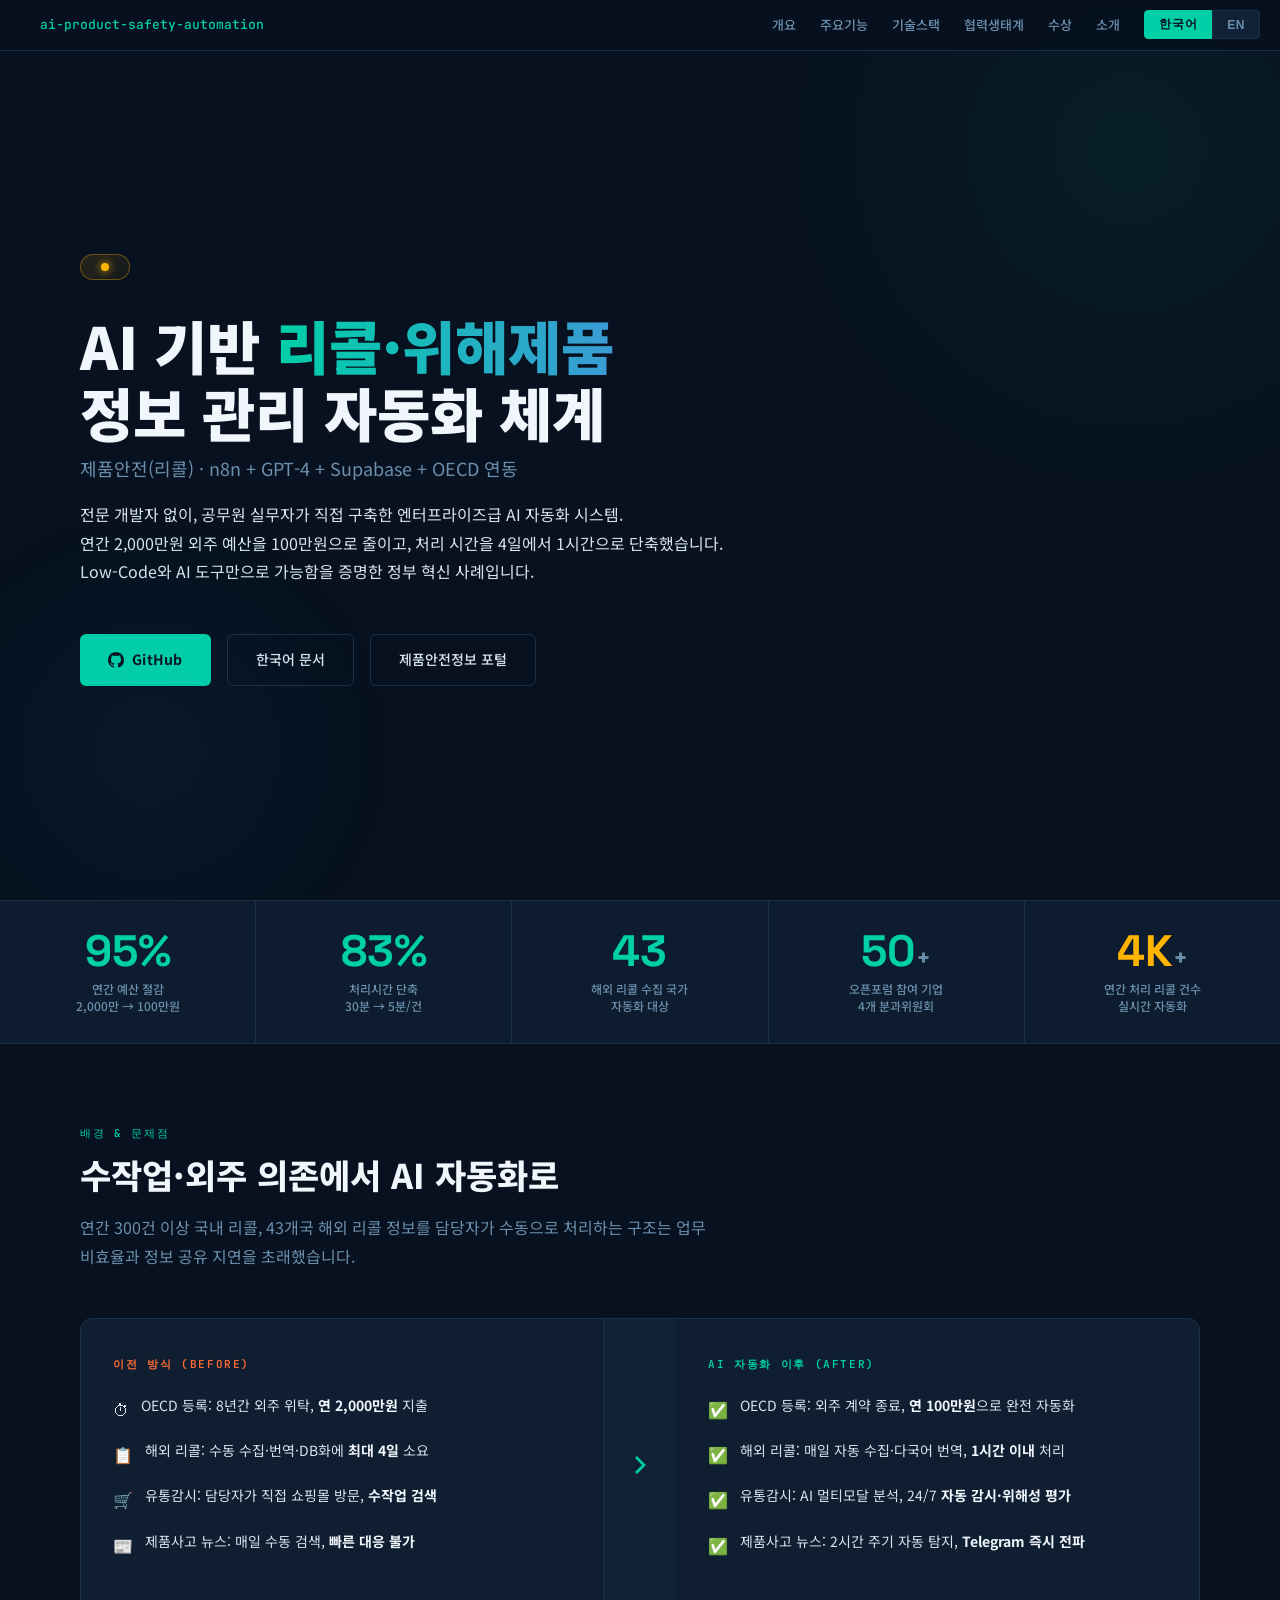
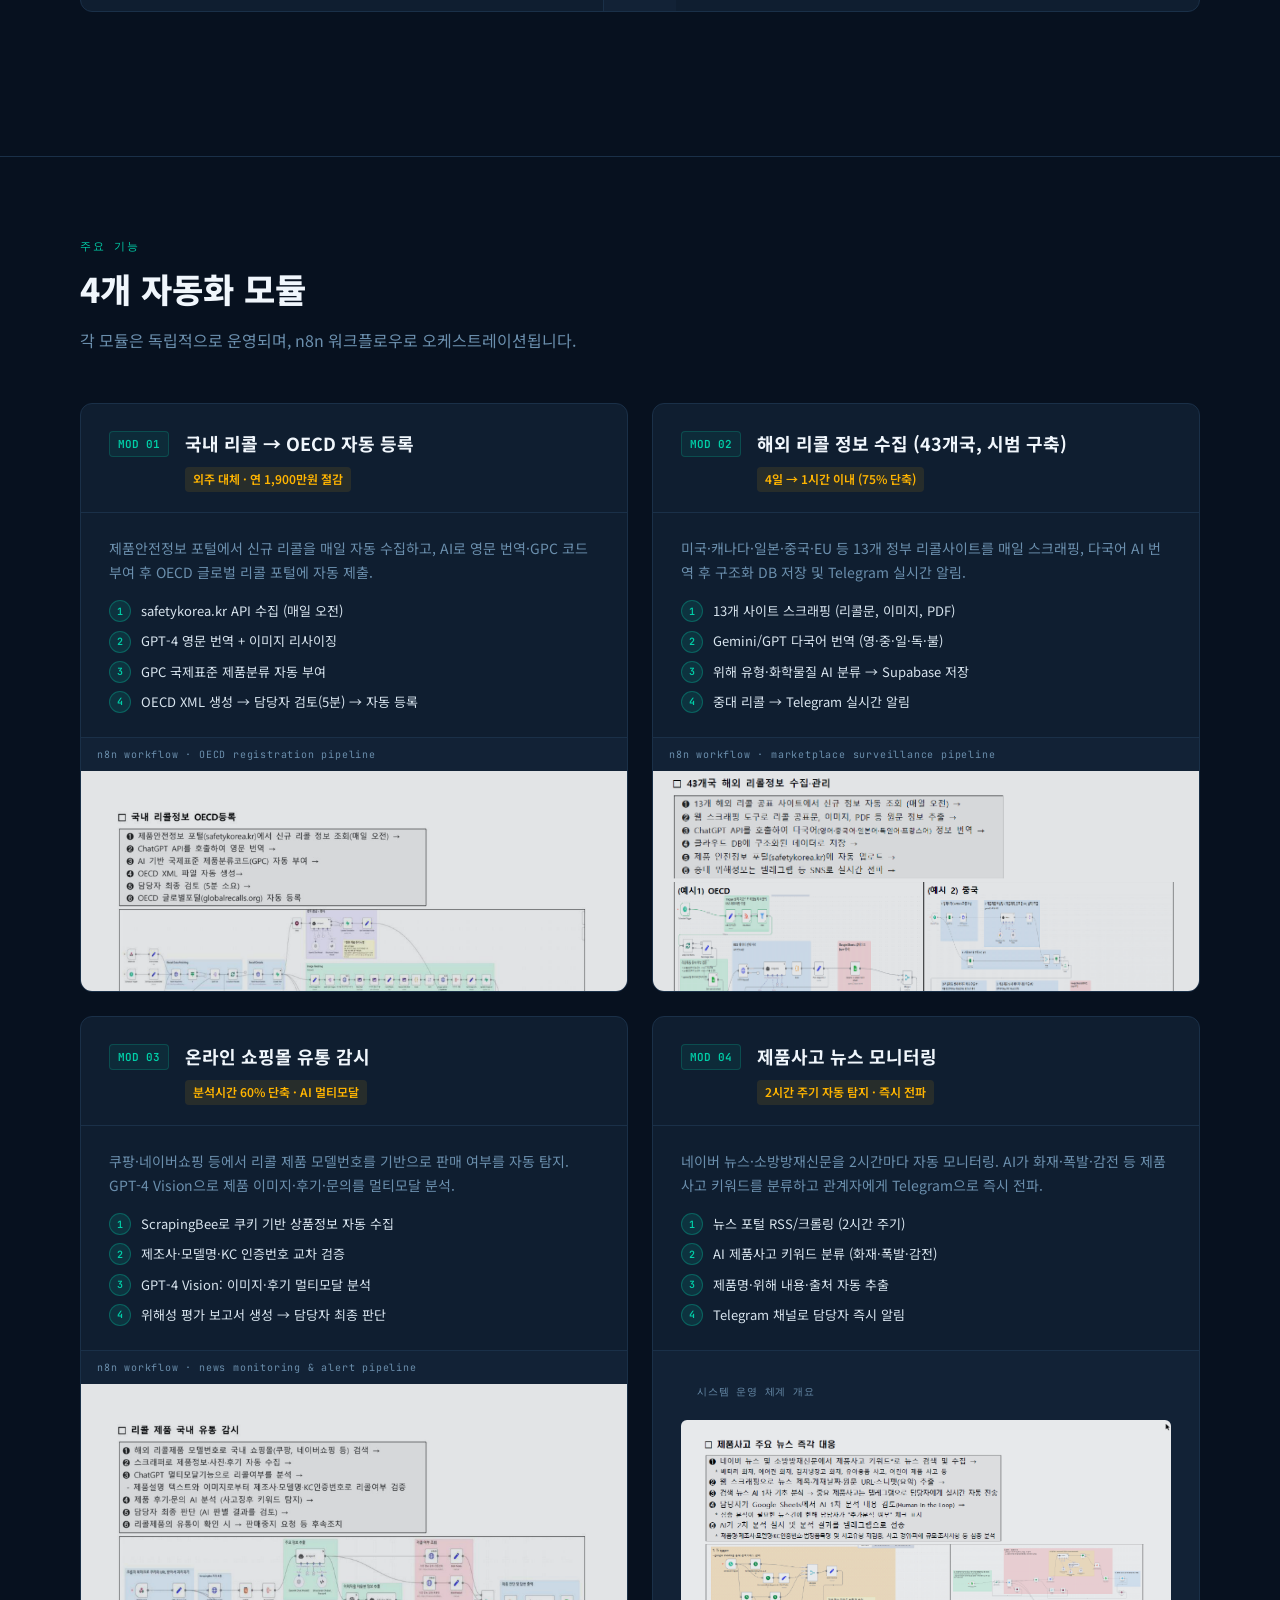
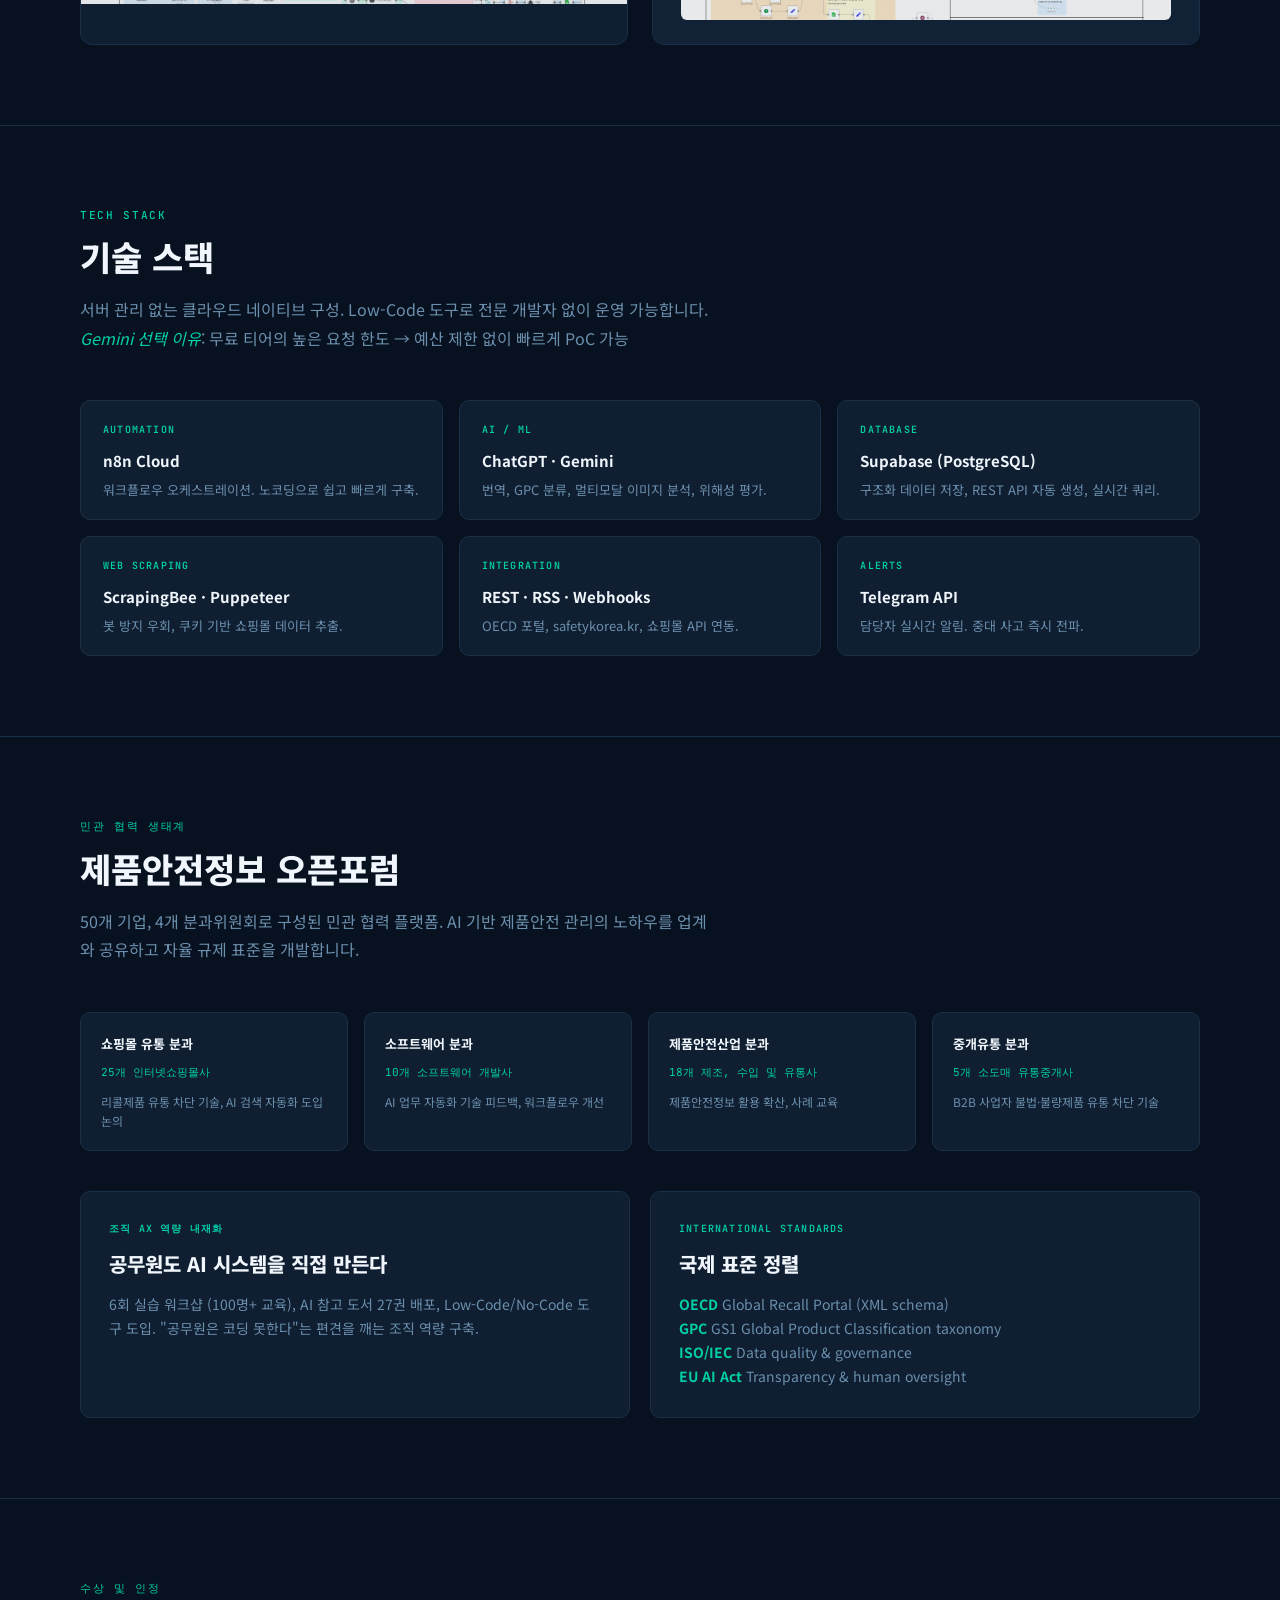
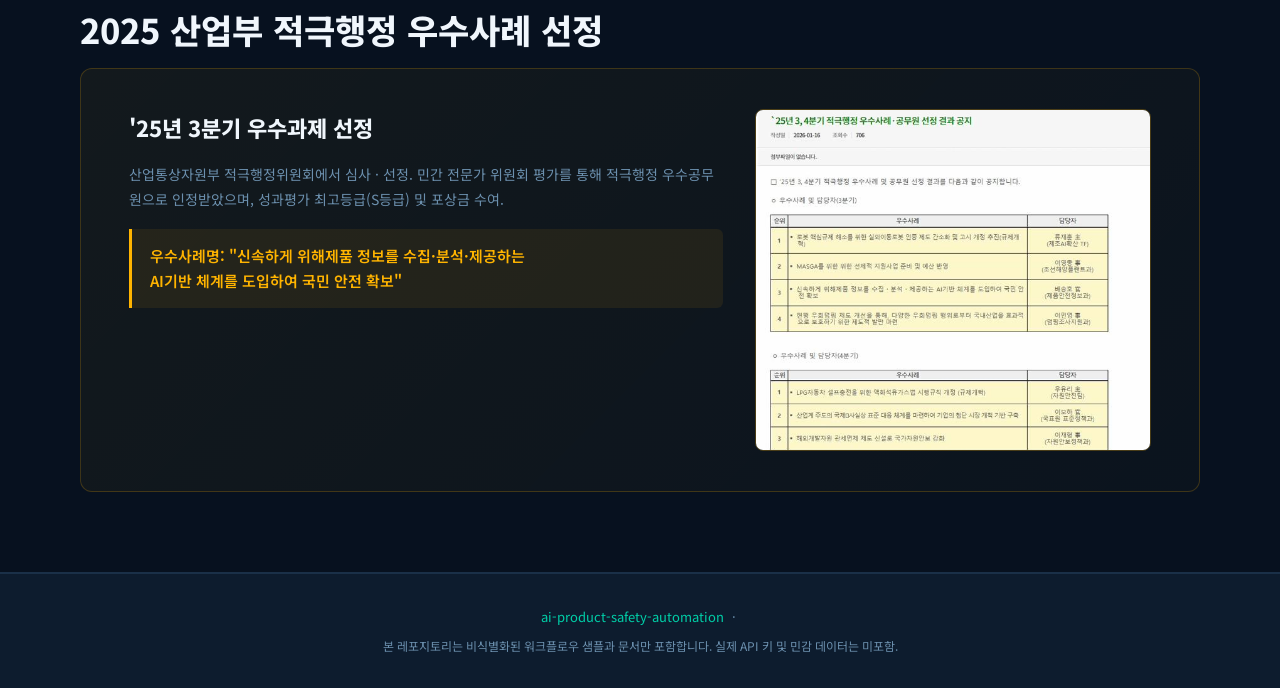
==== docs/index.html @ 99f637f0 "Update index.html" ====
<!DOCTYPE html>
<html lang="ko">
<head>
<meta charset="UTF-8">
<meta name="viewport" content="width=device-width, initial-scale=1.0">
<title>AI-Based Recall & Product Safety Automation | 배승호 · Seungho Bae</title>
<meta name="description" content="AI 기반 리콜·사고 위해제품 정보 관리 자동화 체계 | 2025 산업부 적극행정 우수사례 선정">
<link rel="preconnect" href="https://fonts.googleapis.com">
<link href="https://fonts.googleapis.com/css2?family=Noto+Sans+KR:wght@300;400;500;700;900&family=Space+Grotesk:wght@300;400;500;600;700&family=JetBrains+Mono:wght@400;500&display=swap" rel="stylesheet">
<style>
  :root {
    --navy:    #07111F;
    --navy2:   #0D1C2E;
    --navy3:   #122236;
    --card:    #0F1E30;
    --teal:    #00CFA8;
    --teal2:   #00A888;
    --gold:    #FFB400;
    --gold2:   #E09E00;
    --orange:  #FF6B35;
    --blue:    #3A9BD5;
    --text:    #D8E4EE;
    --muted:   #6B8FAD;
    --border:  #1A3048;
    --white:   #F0F6FC;
  }

  * { margin: 0; padding: 0; box-sizing: border-box; }

  html { scroll-behavior: smooth; }

  body {
    font-family: 'Noto Sans KR', 'Space Grotesk', sans-serif;
    background: var(--navy);
    color: var(--text);
    line-height: 1.7;
    overflow-x: hidden;
  }

  /* ── LANG TOGGLE ── */
  .lang-bar {
    position: fixed; top: 0; right: 0; z-index: 999;
    display: flex; gap: 0; padding: 10px 20px;
  }
  .lang-btn {
    padding: 5px 14px; font-size: 12px; font-weight: 600;
    background: var(--navy3); color: var(--muted);
    border: 1px solid var(--border); cursor: pointer;
    transition: all 0.2s; letter-spacing: 0.05em;
  }
  .lang-btn:first-child { border-radius: 4px 0 0 4px; }
  .lang-btn:last-child  { border-radius: 0 4px 4px 0; }
  .lang-btn.active { background: var(--teal); color: var(--navy); border-color: var(--teal); }
  .lang-btn:hover:not(.active) { color: var(--white); }

  /* ── NAV ── */
  nav {
    position: fixed; top: 0; left: 0; right: 0; z-index: 100;
    background: rgba(7,17,31,0.92); backdrop-filter: blur(12px);
    border-bottom: 1px solid var(--border);
    padding: 14px 40px;
    display: flex; align-items: center; gap: 32px;
  }
  .nav-logo {
    font-family: 'JetBrains Mono', monospace;
    font-size: 13px; color: var(--teal); font-weight: 500;
    text-decoration: none; white-space: nowrap;
  }
  .nav-links { display: flex; gap: 24px; margin-left: auto; margin-right: 120px; }
  .nav-links a {
    font-size: 13px; color: var(--muted); text-decoration: none;
    transition: color 0.2s; font-weight: 500;
  }
  .nav-links a:hover { color: var(--teal); }

  /* ── HERO ── */
  .hero {
    min-height: 100vh;
    display: flex; flex-direction: column; justify-content: center;
    padding: 120px 80px 80px;
    position: relative; overflow: hidden;
  }
  .hero::before {
    content: '';
    position: absolute; top: -200px; right: -200px;
    width: 700px; height: 700px; border-radius: 50%;
    background: radial-gradient(circle, rgba(0,207,168,0.07) 0%, transparent 70%);
    pointer-events: none;
  }
  .hero::after {
    content: '';
    position: absolute; bottom: -100px; left: -100px;
    width: 500px; height: 500px; border-radius: 50%;
    background: radial-gradient(circle, rgba(58,155,213,0.05) 0%, transparent 70%);
    pointer-events: none;
  }

  .award-badge {
    display: inline-flex; align-items: center; gap: 10px;
    background: linear-gradient(135deg, rgba(255,180,0,0.12), rgba(255,180,0,0.05));
    border: 1px solid rgba(255,180,0,0.35);
    border-radius: 100px; padding: 8px 20px;
    margin-bottom: 32px; width: fit-content;
    animation: fadeInDown 0.6s ease;
  }
  .award-badge .dot {
    width: 8px; height: 8px; border-radius: 50%;
    background: var(--gold); box-shadow: 0 0 8px var(--gold);
    animation: pulse 2s infinite;
  }
  @keyframes pulse {
    0%, 100% { opacity: 1; }
    50% { opacity: 0.4; }
  }
  .award-badge span {
    font-size: 13px; font-weight: 600; color: var(--gold);
    letter-spacing: 0.03em;
  }

  .hero h1 {
    font-size: clamp(32px, 5vw, 58px);
    font-weight: 900; line-height: 1.15;
    color: var(--white); margin-bottom: 8px;
    animation: fadeInUp 0.7s ease 0.1s both;
  }
  .hero h1 em {
    font-style: normal;
    background: linear-gradient(90deg, var(--teal), var(--blue));
    -webkit-background-clip: text; -webkit-text-fill-color: transparent;
  }
  .hero .subtitle {
    font-size: clamp(14px, 2vw, 18px); color: var(--muted);
    margin-bottom: 16px; font-weight: 400;
    animation: fadeInUp 0.7s ease 0.2s both;
  }
  .hero .desc {
    max-width: 660px; font-size: 16px; color: var(--text);
    margin-bottom: 48px; line-height: 1.8;
    animation: fadeInUp 0.7s ease 0.3s both;
  }

  .hero-cta {
    display: flex; gap: 16px; flex-wrap: wrap;
    animation: fadeInUp 0.7s ease 0.4s both;
  }
  .btn-primary {
    display: inline-flex; align-items: center; gap: 8px;
    background: var(--teal); color: var(--navy);
    padding: 13px 28px; border-radius: 6px;
    font-weight: 700; font-size: 14px; text-decoration: none;
    transition: all 0.2s; letter-spacing: 0.02em;
  }
  .btn-primary:hover { background: var(--teal2); transform: translateY(-2px); }
  .btn-outline {
    display: inline-flex; align-items: center; gap: 8px;
    border: 1.5px solid var(--border); color: var(--text);
    padding: 13px 28px; border-radius: 6px;
    font-weight: 500; font-size: 14px; text-decoration: none;
    transition: all 0.2s;
  }
  .btn-outline:hover { border-color: var(--teal); color: var(--teal); }

  @keyframes fadeInDown { from { opacity:0; transform:translateY(-16px); } to { opacity:1; transform:none; } }
  @keyframes fadeInUp   { from { opacity:0; transform:translateY(20px);  } to { opacity:1; transform:none; } }

  /* ── STATS STRIP ── */
  .stats-strip {
    display: grid; grid-template-columns: repeat(5, 1fr);
    gap: 1px; background: var(--border);
    border-top: 1px solid var(--border);
    border-bottom: 1px solid var(--border);
  }
  .stat-item {
    background: var(--navy2); padding: 28px 24px; text-align: center;
    transition: background 0.2s;
  }
  .stat-item:hover { background: var(--navy3); }
  .stat-num {
    font-family: 'Space Grotesk', sans-serif;
    font-size: clamp(28px, 3.5vw, 44px); font-weight: 700;
    color: var(--teal); line-height: 1;
    margin-bottom: 8px;
  }
  .stat-num.gold { color: var(--gold); }
  .stat-label { font-size: 12px; color: var(--muted); font-weight: 500; line-height: 1.4; }

  /* ── SECTIONS ── */
  section { padding: 80px 80px; }
  .section-tag {
    font-family: 'JetBrains Mono', monospace;
    font-size: 11px; font-weight: 500;
    color: var(--teal); letter-spacing: 0.15em; text-transform: uppercase;
    margin-bottom: 12px; display: block;
  }
  .section-title {
    font-size: clamp(22px, 3vw, 34px); font-weight: 800;
    color: var(--white); margin-bottom: 16px; line-height: 1.25;
  }
  .section-desc {
    font-size: 16px; color: var(--muted); max-width: 640px; line-height: 1.8;
    margin-bottom: 48px;
  }

  /* ── PROBLEM/SOLUTION ── */
  .before-after {
    display: grid; grid-template-columns: 1fr auto 1fr; gap: 0;
    align-items: stretch; margin-bottom: 64px;
    background: var(--card); border: 1px solid var(--border); border-radius: 12px;
    overflow: hidden;
  }
  .ba-side { padding: 36px 32px; }
  .ba-side.before { border-right: 1px solid var(--border); }
  .ba-label {
    font-family: 'JetBrains Mono', monospace;
    font-size: 11px; font-weight: 600; letter-spacing: 0.15em; text-transform: uppercase;
    margin-bottom: 20px;
  }
  .ba-label.before { color: var(--orange); }
  .ba-label.after  { color: var(--teal); }
  .ba-arrow {
    display: flex; align-items: center; justify-content: center;
    padding: 20px; background: var(--navy3);
  }
  .ba-arrow svg { color: var(--teal); }
  .ba-item { display: flex; gap: 12px; margin-bottom: 16px; align-items: flex-start; }
  .ba-icon { font-size: 16px; margin-top: 2px; flex-shrink: 0; }
  .ba-text { font-size: 14px; color: var(--text); line-height: 1.6; }
  .ba-text strong { color: var(--white); }

  /* ── MODULES GRID ── */
  .modules-grid {
    display: grid; grid-template-columns: repeat(2, 1fr);
    gap: 24px;
  }
  .module-card {
    background: var(--card); border: 1px solid var(--border);
    border-radius: 12px; overflow: hidden;
    transition: border-color 0.2s, transform 0.2s;
  }
  .module-card:hover { border-color: var(--teal); transform: translateY(-3px); }
  .module-header {
    padding: 24px 28px 20px;
    border-bottom: 1px solid var(--border);
    display: flex; align-items: flex-start; gap: 16px;
  }
  .module-num {
    font-family: 'JetBrains Mono', monospace;
    font-size: 11px; font-weight: 600; color: var(--teal);
    background: rgba(0,207,168,0.08); border: 1px solid rgba(0,207,168,0.2);
    border-radius: 4px; padding: 3px 8px; white-space: nowrap; margin-top: 3px;
  }
  .module-title { font-size: 18px; font-weight: 700; color: var(--white); margin-bottom: 6px; }
  .module-impact {
    display: inline-block; font-size: 12px; font-weight: 600;
    color: var(--gold); background: rgba(255,180,0,0.1);
    border-radius: 4px; padding: 2px 8px;
  }
  .module-body { padding: 24px 28px; }
  .module-body p { font-size: 14px; color: var(--muted); line-height: 1.7; margin-bottom: 16px; }
  .process-steps { display: flex; flex-direction: column; gap: 8px; }
  .step {
    display: flex; align-items: center; gap: 10px;
    font-size: 13px; color: var(--text);
  }
  .step-num {
    width: 22px; height: 22px; border-radius: 50%; flex-shrink: 0;
    background: rgba(0,207,168,0.12); border: 1px solid rgba(0,207,168,0.3);
    display: flex; align-items: center; justify-content: center;
    font-family: 'JetBrains Mono', monospace; font-size: 10px; font-weight: 600; color: var(--teal);
  }
  .module-screenshot {
    margin: 0; border-top: 1px solid var(--border);
    background: var(--navy3);
    overflow: hidden;
  }
  .module-screenshot img {
    width: 100%; display: block; opacity: 0.88;
    max-height: 220px; object-fit: cover; object-position: top;
    transition: opacity 0.3s;
  }
  .module-card:hover .module-screenshot img { opacity: 1; }
  .screenshot-label {
    padding: 8px 16px;
    font-family: 'JetBrains Mono', monospace;
    font-size: 10px; color: var(--muted); letter-spacing: 0.08em;
  }

  /* ── STACK TABLE ── */
  .stack-grid {
    display: grid; grid-template-columns: repeat(3, 1fr); gap: 16px;
  }
  .stack-card {
    background: var(--card); border: 1px solid var(--border);
    border-radius: 10px; padding: 20px 22px;
  }
  .stack-layer {
    font-family: 'JetBrains Mono', monospace;
    font-size: 10px; font-weight: 600; color: var(--teal);
    letter-spacing: 0.12em; text-transform: uppercase;
    margin-bottom: 10px;
  }
  .stack-tech { font-size: 15px; font-weight: 700; color: var(--white); margin-bottom: 6px; }
  .stack-desc { font-size: 13px; color: var(--muted); line-height: 1.5; }

  /* ── ECOSYSTEM ── */
  .forum-grid {
    display: grid; grid-template-columns: repeat(4, 1fr); gap: 16px;
    margin-bottom: 40px;
  }
  .forum-card {
    background: var(--card); border: 1px solid var(--border);
    border-radius: 10px; padding: 20px;
  }
  .forum-name {
    font-size: 13px; font-weight: 700; color: var(--white); margin-bottom: 8px;
  }
  .forum-members {
    font-family: 'JetBrains Mono', monospace;
    font-size: 11px; color: var(--teal); margin-bottom: 10px;
  }
  .forum-desc { font-size: 12px; color: var(--muted); line-height: 1.6; }

  /* ── ARCHITECTURE IMAGE ── */
  .arch-image-wrap {
    border: 1px solid var(--border); border-radius: 12px; overflow: hidden;
    background: white;
  }
  .arch-image-wrap img { width: 100%; display: block; }

  /* ── AWARD SECTION ── */
  .award-section {
    background: linear-gradient(135deg, rgba(255,180,0,0.05), rgba(255,180,0,0.02));
    border: 1px solid rgba(255,180,0,0.2);
    border-radius: 12px; padding: 40px 48px;
    display: grid; grid-template-columns: 3fr 2fr; gap: 32px; align-items: start;
  }
  .award-section h3 { font-size: 22px; font-weight: 800; color: var(--white); margin-bottom: 16px; }
  .award-section p  { font-size: 14px; color: var(--muted); line-height: 1.8; }
  .award-highlight {
    font-size: 15px; font-weight: 600; color: var(--gold);
    background: rgba(255,180,0,0.08); border-left: 3px solid var(--gold);
    padding: 14px 18px; border-radius: 0 6px 6px 0; margin-top: 16px;
    line-height: 1.7;
  }
  .award-screenshot {
    border: 1px solid rgba(255,180,0,0.25); border-radius: 8px; overflow: hidden;
    align-self: start;
  }
  .award-screenshot img {
    width: 100%; display: block;
    max-height: 340px; object-fit: cover; object-position: top;
  }

  /* ── ABOUT ── */
  .about-card {
    display: grid; grid-template-columns: auto 1fr; gap: 40px; align-items: start;
    background: var(--card); border: 1px solid var(--border);
    border-radius: 12px; padding: 40px 48px;
  }
  .about-avatar {
    width: 80px; height: 80px; border-radius: 50%;
    background: linear-gradient(135deg, var(--teal), var(--blue));
    display: flex; align-items: center; justify-content: center;
    font-size: 32px; font-weight: 900; color: var(--navy); flex-shrink: 0;
  }
  .about-name { font-size: 22px; font-weight: 800; color: var(--white); margin-bottom: 4px; }
  .about-title { font-size: 14px; color: var(--teal); font-weight: 500; margin-bottom: 20px; }
  .about-items { display: flex; flex-direction: column; gap: 8px; }
  .about-item { font-size: 14px; color: var(--text); display: flex; gap: 10px; align-items: flex-start; }
  .about-item::before { content: '─'; color: var(--teal); flex-shrink: 0; margin-top: 2px; }
  .about-links { display: flex; gap: 12px; margin-top: 24px; }

  /* ── FOOTER ── */
  footer {
    background: var(--navy2); border-top: 1px solid var(--border);
    padding: 32px 80px; text-align: center;
    font-size: 13px; color: var(--muted);
  }
  footer a { color: var(--teal); text-decoration: none; }

  /* ── LANG CONTENT ── */
  [data-kr], [data-en] { }
  body.lang-en [data-kr] { display: none; }
  body.lang-en [data-en] { }
  body.lang-kr [data-en] { display: none; }
  body.lang-kr [data-kr] { }

  /* ── DIVIDER ── */
  .divider { border: none; border-top: 1px solid var(--border); margin: 0; }

  /* ── RESPONSIVE ── */
  @media (max-width: 900px) {
    nav { padding: 14px 20px; }
    .nav-links { display: none; }
    .hero { padding: 100px 24px 60px; }
    section { padding: 60px 24px; }
    .stats-strip { grid-template-columns: repeat(3, 1fr); }
    .modules-grid { grid-template-columns: 1fr; }
    .stack-grid { grid-template-columns: repeat(2, 1fr); }
    .forum-grid { grid-template-columns: repeat(2, 1fr); }
    .award-section { grid-template-columns: 1fr; }
    .about-card { grid-template-columns: 1fr; }
    .before-after { grid-template-columns: 1fr; }
    .ba-arrow { display: none; }
    footer { padding: 24px 20px; }
  }

  /* ── COUNTER ANIMATION ── */
  .count-up { transition: all 0.5s ease; }

  /* ── SCROLL REVEAL ── */
  .reveal { opacity: 0; transform: translateY(24px); transition: all 0.6s ease; }
  .reveal.visible { opacity: 1; transform: none; }
</style>
</head>
<body class="lang-kr">

<!-- Language Toggle -->
<div class="lang-bar">
  <button class="lang-btn active" onclick="setLang('kr')">한국어</button>
  <button class="lang-btn" onclick="setLang('en')">EN</button>
</div>

<!-- Navigation -->
<nav>
  <a href="#" class="nav-logo">ai-product-safety-automation</a>
  <div class="nav-links">
    <a href="#overview" data-kr>개요</a><a href="#overview" data-en>Overview</a>
    <a href="#modules" data-kr>주요기능</a><a href="#modules" data-en>Features</a>
    <a href="#stack" data-kr>기술스택</a><a href="#stack" data-en>Tech Stack</a>
    <a href="#ecosystem" data-kr>협력생태계</a><a href="#ecosystem" data-en>Ecosystem</a>
    <a href="#award" data-kr>수상</a><a href="#award" data-en>Award</a>
    <a href="#about" data-kr>소개</a><a href="#about" data-en>About</a>
  </div>
</nav>

<!-- HERO -->
<section class="hero" id="top">
  <div class="award-badge">
    <div class="dot"></div>
  </div>

  <h1 data-kr>AI 기반 <em>리콜·위해제품</em><br>정보 관리 자동화 체계</h1>
  <h1 data-en>AI-Powered <em>Recall & Hazard</em><br>Product Safety Automation</h1>

  <p class="subtitle" data-kr>제품안전(리콜) &middot; n8n + GPT-4 + Supabase + OECD 연동</p>
  <p class="subtitle" data-en>Product Safety(Recall) &middot; n8n + GPT-4 + Supabase + OECD Integration</p>

  <p class="desc" data-kr>
    전문 개발자 없이, 공무원 실무자가 직접 구축한 엔터프라이즈급 AI 자동화 시스템.<br>
    연간 2,000만원 외주 예산을 100만원으로 줄이고, 처리 시간을 4일에서 1시간으로 단축했습니다.
    Low-Code와 AI 도구만으로 가능함을 증명한 정부 혁신 사례입니다.
  </p>
  <p class="desc" data-en>
    An enterprise-grade AI automation system built entirely by a government official — no professional developers.
    Reduced annual outsourcing budget from $20K to $1K, and processing time from 4 days to under 1 hour.
    A proof-of-concept that public servants can build world-class systems with modern Low-Code/AI tools.
  </p>

  <div class="hero-cta">
    <a href="https://github.com/HouuYa/ai-product-safety-automation" class="btn-primary" target="_blank">
      <svg width="16" height="16" viewBox="0 0 24 24" fill="currentColor"><path d="M12 0C5.37 0 0 5.37 0 12c0 5.31 3.435 9.795 8.205 11.385.6.105.825-.255.825-.57 0-.285-.015-1.23-.015-2.235-3.015.555-3.795-.735-4.035-1.41-.135-.345-.72-1.41-1.23-1.695-.42-.225-1.02-.78-.015-.795.945-.015 1.62.87 1.845 1.23 1.08 1.815 2.805 1.305 3.495.99.105-.78.42-1.305.765-1.605-2.67-.3-5.46-1.335-5.46-5.925 0-1.305.465-2.385 1.23-3.225-.12-.3-.54-1.53.12-3.18 0 0 1.005-.315 3.3 1.23.96-.27 1.98-.405 3-.405s2.04.135 3 .405c2.295-1.56 3.3-1.23 3.3-1.23.66 1.65.24 2.88.12 3.18.765.84 1.23 1.905 1.23 3.225 0 4.605-2.805 5.625-5.475 5.925.435.375.81 1.095.81 2.22 0 1.605-.015 2.895-.015 3.3 0 .315.225.69.825.57A12.02 12.02 0 0024 12c0-6.63-5.37-12-12-12z"/></svg>
      GitHub
    </a>
    <a href="https://github.com/HouuYa/ai-product-safety-automation/blob/main/README_KR.md" class="btn-outline" target="_blank">
      <span data-kr>한국어 문서</span><span data-en>Korean Docs</span>
    </a>
    <a href="https://www.safetykorea.kr" class="btn-outline" target="_blank">
      <span data-kr>제품안전정보 포털</span><span data-en>Safety Korea Portal</span>
    </a>
  </div>
</section>

<!-- STATS STRIP -->
<div class="stats-strip" id="overview">
  <div class="stat-item">
    <div class="stat-num">95%</div>
    <div class="stat-label" data-kr>연간 예산 절감<br>2,000만 → 100만원</div>
    <div class="stat-label" data-en>Cost Reduction<br>$20K → $1K/year</div>
  </div>
  <div class="stat-item">
    <div class="stat-num">83%</div>
    <div class="stat-label" data-kr>처리시간 단축<br>30분 → 5분/건</div>
    <div class="stat-label" data-en>Time Savings<br>30min → 5min/recall</div>
  </div>
  <div class="stat-item">
    <div class="stat-num">43</div>
    <div class="stat-label" data-kr>해외 리콜 수집 국가<br>자동화 대상</div>
    <div class="stat-label" data-en>Countries Automated<br>International Recall Data</div>
  </div>
  <div class="stat-item">
    <div class="stat-num">50<span style="font-size:0.55em;color:var(--muted)">+</span></div>
    <div class="stat-label" data-kr>오픈포럼 참여 기업<br>4개 분과위원회</div>
    <div class="stat-label" data-en>Forum Partner Companies<br>4 Subcommittees</div>
  </div>
  <div class="stat-item">
    <div class="stat-num gold">4K<span style="font-size:0.55em;color:var(--muted)">+</span></div>
    <div class="stat-label" data-kr>연간 처리 리콜 건수<br>실시간 자동화</div>
    <div class="stat-label" data-en>Recalls Processed/Year<br>Real-time Automation</div>
  </div>
</div>

<!-- BEFORE / AFTER -->
<section>
  <span class="section-tag" data-kr>배경 &amp; 문제점</span>
  <span class="section-tag" data-en>Background &amp; Problem</span>
  <h2 class="section-title" data-kr>수작업·외주 의존에서 AI 자동화로</h2>
  <h2 class="section-title" data-en>From Manual Outsourcing to AI Automation</h2>
  <p class="section-desc" data-kr>
    연간 300건 이상 국내 리콜, 43개국 해외 리콜 정보를 담당자가 수동으로 처리하는 구조는
    업무 비효율과 정보 공유 지연을 초래했습니다.
  </p>
  <p class="section-desc" data-en>
    Processing 300+ domestic recalls and international data from 43 countries manually created systemic inefficiency and delayed information sharing.
  </p>

  <div class="before-after reveal">
    <div class="ba-side before">
      <div class="ba-label before" data-kr>이전 방식 (Before)</div>
      <div class="ba-label before" data-en>Before</div>
      <div class="ba-item" data-kr><span class="ba-icon">⏱</span><span class="ba-text">OECD 등록: 8년간 외주 위탁, <strong>연 2,000만원</strong> 지출</span></div>
      <div class="ba-item" data-en><span class="ba-icon">⏱</span><span class="ba-text">OECD registration: 8-year outsourcing contract, <strong>$20K/year</strong></span></div>
      <div class="ba-item" data-kr><span class="ba-icon">📋</span><span class="ba-text">해외 리콜: 수동 수집·번역·DB화에 <strong>최대 4일</strong> 소요</span></div>
      <div class="ba-item" data-en><span class="ba-icon">📋</span><span class="ba-text">Overseas recall: Manual collection, translation, DB entry taking <strong>up to 4 days</strong></span></div>
      <div class="ba-item" data-kr><span class="ba-icon">🛒</span><span class="ba-text">유통감시: 담당자가 직접 쇼핑몰 방문, <strong>수작업 검색</strong></span></div>
      <div class="ba-item" data-en><span class="ba-icon">🛒</span><span class="ba-text">Marketplace: Manual shopping site visits, <strong>keyword search by hand</strong></span></div>
      <div class="ba-item" data-kr><span class="ba-icon">📰</span><span class="ba-text">제품사고 뉴스: 매일 수동 검색, <strong>빠른 대응 불가</strong></span></div>
      <div class="ba-item" data-en><span class="ba-icon">📰</span><span class="ba-text">News monitoring: Daily manual search, <strong>delayed response</strong></span></div>
    </div>
    <div class="ba-arrow">
      <svg width="32" height="32" viewBox="0 0 24 24" fill="none" stroke="currentColor" stroke-width="2"><polyline points="9 18 15 12 9 6"/></svg>
    </div>
    <div class="ba-side">
      <div class="ba-label after" data-kr>AI 자동화 이후 (After)</div>
      <div class="ba-label after" data-en>After AI Automation</div>
      <div class="ba-item" data-kr><span class="ba-icon">✅</span><span class="ba-text">OECD 등록: 외주 계약 종료, <strong>연 100만원</strong>으로 완전 자동화</span></div>
      <div class="ba-item" data-en><span class="ba-icon">✅</span><span class="ba-text">OECD registration: Contract terminated, <strong>$1K/year</strong>, fully automated</span></div>
      <div class="ba-item" data-kr><span class="ba-icon">✅</span><span class="ba-text">해외 리콜: 매일 자동 수집·다국어 번역, <strong>1시간 이내</strong> 처리</span></div>
      <div class="ba-item" data-en><span class="ba-icon">✅</span><span class="ba-text">Overseas recall: Auto-collected, multilingual AI translation, processed in <strong>&lt;1 hour</strong></span></div>
      <div class="ba-item" data-kr><span class="ba-icon">✅</span><span class="ba-text">유통감시: AI 멀티모달 분석, 24/7 <strong>자동 감시·위해성 평가</strong></span></div>
      <div class="ba-item" data-en><span class="ba-icon">✅</span><span class="ba-text">Marketplace: AI multimodal analysis, 24/7 <strong>automated surveillance</strong></span></div>
      <div class="ba-item" data-kr><span class="ba-icon">✅</span><span class="ba-text">제품사고 뉴스: 2시간 주기 자동 탐지, <strong>Telegram 즉시 전파</strong></span></div>
      <div class="ba-item" data-en><span class="ba-icon">✅</span><span class="ba-text">News monitoring: Auto-detected every 2 hours, <strong>instant Telegram alerts</strong></span></div>
    </div>
  </div>
</section>

<hr class="divider">

<!-- MODULES -->
<section id="modules">
  <span class="section-tag" data-kr>주요 기능</span>
  <span class="section-tag" data-en>Key Features</span>
  <h2 class="section-title" data-kr>4개 자동화 모듈</h2>
  <h2 class="section-title" data-en>4 Automation Modules</h2>
  <p class="section-desc" data-kr>각 모듈은 독립적으로 운영되며, n8n 워크플로우로 오케스트레이션됩니다.</p>
  <p class="section-desc" data-en>Each module operates independently, orchestrated via n8n workflows.</p>

  <div class="modules-grid">

    <!-- Module 1 -->
    <div class="module-card reveal">
      <div class="module-header">
        <div class="module-num">MOD 01</div>
        <div>
          <div class="module-title" data-kr>국내 리콜 → OECD 자동 등록</div>
          <div class="module-title" data-en>Domestic Recall → OECD Registration</div>
          <span class="module-impact" data-kr>외주 대체 · 연 1,900만원 절감</span>
          <span class="module-impact" data-en>Replaced 8-yr contract · $19K saved</span>
        </div>
      </div>
      <div class="module-body">
        <p data-kr>제품안전정보 포털에서 신규 리콜을 매일 자동 수집하고, AI로 영문 번역·GPC 코드 부여 후 OECD 글로벌 리콜 포털에 자동 제출.</p>
        <p data-en>Daily auto-collection from safety portal, GPT-4 translation + GPC classification, auto-submission to OECD Global Recall Portal.</p>
        <div class="process-steps">
          <div class="step"><div class="step-num">1</div><span data-kr>safetykorea.kr API 수집 (매일 오전)</span><span data-en>safetykorea.kr API pull (daily AM)</span></div>
          <div class="step"><div class="step-num">2</div><span data-kr>GPT-4 영문 번역 + 이미지 리사이징</span><span data-en>GPT-4 English translation + image resize</span></div>
          <div class="step"><div class="step-num">3</div><span data-kr>GPC 국제표준 제품분류 자동 부여</span><span data-en>Auto GPC classification (OECD standard)</span></div>
          <div class="step"><div class="step-num">4</div><span data-kr>OECD XML 생성 → 담당자 검토(5분) → 자동 등록</span><span data-en>OECD XML → 5-min review → auto-submit</span></div>
        </div>
      </div>
      <div class="module-screenshot">
        <div class="screenshot-label">n8n workflow · OECD registration pipeline</div>
        <img src="screenshots/workflow-oecd.png" alt="n8n OECD Registration Workflow" loading="lazy">
      </div>
    </div>

    <!-- Module 2 -->
    <div class="module-card reveal">
      <div class="module-header">
        <div class="module-num">MOD 02</div>
        <div>
          <div class="module-title" data-kr>해외 리콜 정보 수집 (43개국, 시범 구축)</div>
          <div class="module-title" data-en>Overseas Recall Collection (43 Countries, Pilot)</div>
          <span class="module-impact" data-kr>4일 → 1시간 이내 (75% 단축)</span>
          <span class="module-impact" data-en>4 days → &lt;1 hour (75% faster)</span>
        </div>
      </div>
      <div class="module-body">
        <p data-kr>미국·캐나다·일본·중국·EU 등 13개 정부 리콜사이트를 매일 스크래핑, 다국어 AI 번역 후 구조화 DB 저장 및 Telegram 실시간 알림.</p>
        <p data-en>Daily scraping of 13 government recall sites (US, Canada, Japan, China, EU), multilingual AI translation, structured DB storage, real-time Telegram alerts.</p>
        <div class="process-steps">
          <div class="step"><div class="step-num">1</div><span data-kr>13개 사이트 스크래핑 (리콜문, 이미지, PDF)</span><span data-en>Scrape 13 sites (notices, images, PDFs)</span></div>
          <div class="step"><div class="step-num">2</div><span data-kr>Gemini/GPT 다국어 번역 (영·중·일·독·불)</span><span data-en>Gemini/GPT multilingual translation</span></div>
          <div class="step"><div class="step-num">3</div><span data-kr>위해 유형·화학물질 AI 분류 → Supabase 저장</span><span data-en>AI hazard classification → Supabase storage</span></div>
          <div class="step"><div class="step-num">4</div><span data-kr>중대 리콜 → Telegram 실시간 알림</span><span data-en>Critical recalls → Telegram instant alert</span></div>
        </div>
      </div>
      <div class="module-screenshot">
        <div class="screenshot-label">n8n workflow · marketplace surveillance pipeline</div>
        <img src="screenshots/13-recall-sites.png" alt="n8n Marketplace Workflow" loading="lazy">
      </div>
    </div>

    <!-- Module 3 -->
    <div class="module-card reveal">
      <div class="module-header">
        <div class="module-num">MOD 03</div>
        <div>
          <div class="module-title" data-kr>온라인 쇼핑몰 유통 감시</div>
          <div class="module-title" data-en>Online Marketplace Surveillance</div>
          <span class="module-impact" data-kr>분석시간 60% 단축 · AI 멀티모달</span>
          <span class="module-impact" data-en>60% faster analysis · GPT-4 Vision</span>
        </div>
      </div>
      <div class="module-body">
        <p data-kr>쿠팡·네이버쇼핑 등에서 리콜 제품 모델번호를 기반으로 판매 여부를 자동 탐지. GPT-4 Vision으로 제품 이미지·후기·문의를 멀티모달 분석.</p>
        <p data-en>Auto-detects recalled products on Coupang, Naver Shopping using model numbers. GPT-4 Vision analyzes product images, reviews, and Q&A for risk signals.</p>
        <div class="process-steps">
          <div class="step"><div class="step-num">1</div><span data-kr>ScrapingBee로 쿠키 기반 상품정보 자동 수집</span><span data-en>Cookie-based scraping with ScrapingBee</span></div>
          <div class="step"><div class="step-num">2</div><span data-kr>제조사·모델명·KC 인증번호 교차 검증</span><span data-en>Cross-check maker, model, KC certification</span></div>
          <div class="step"><div class="step-num">3</div><span data-kr>GPT-4 Vision: 이미지·후기 멀티모달 분석</span><span data-en>GPT-4 Vision: image + review multimodal analysis</span></div>
          <div class="step"><div class="step-num">4</div><span data-kr>위해성 평가 보고서 생성 → 담당자 최종 판단</span><span data-en>Risk report → human final decision</span></div>
        </div>
      </div>
      <div class="module-screenshot">
        <div class="screenshot-label">n8n workflow · news monitoring &amp; alert pipeline</div>
        <img src="screenshots/workflow-marketplace.png" alt="n8n News Monitoring Workflow" loading="lazy">
      </div>
    </div>

    <!-- Module 4 -->
    <div class="module-card reveal">
      <div class="module-header">
        <div class="module-num">MOD 04</div>
        <div>
          <div class="module-title" data-kr>제품사고 뉴스 모니터링</div>
          <div class="module-title" data-en>Product Incident News Monitoring</div>
          <span class="module-impact" data-kr>2시간 주기 자동 탐지 · 즉시 전파</span>
          <span class="module-impact" data-en>2-hour cycle · instant dissemination</span>
        </div>
      </div>
      <div class="module-body">
        <p data-kr>네이버 뉴스·소방방재신문을 2시간마다 자동 모니터링. AI가 화재·폭발·감전 등 제품사고 키워드를 분류하고 관계자에게 Telegram으로 즉시 전파.</p>
        <p data-en>Auto-monitors Naver News and fire/safety journals every 2 hours. AI classifies fire, explosion, electric shock incidents and sends instant Telegram alerts to stakeholders.</p>
        <div class="process-steps">
          <div class="step"><div class="step-num">1</div><span data-kr>뉴스 포털 RSS/크롤링 (2시간 주기)</span><span data-en>News portal RSS/crawl (every 2 hours)</span></div>
          <div class="step"><div class="step-num">2</div><span data-kr>AI 제품사고 키워드 분류 (화재·폭발·감전)</span><span data-en>AI incident classification (fire, explosion, shock)</span></div>
          <div class="step"><div class="step-num">3</div><span data-kr>제품명·위해 내용·출처 자동 추출</span><span data-en>Auto-extract product, hazard, source</span></div>
          <div class="step"><div class="step-num">4</div><span data-kr>Telegram 채널로 담당자 즉시 알림</span><span data-en>Instant Telegram notification to team</span></div>
        </div>
      </div>
      <div class="module-screenshot" style="padding:24px 28px; background: var(--navy3);">
        <div class="screenshot-label" style="margin-bottom:12px;" data-kr>시스템 운영 체계 개요</div>
        <div class="screenshot-label" style="margin-bottom:12px;" data-en>System Architecture Overview</div>
        <img src="screenshots/workflow-news.png" alt="Safety Management System Architecture" loading="lazy" style="border-radius:6px; opacity:0.9; max-height:200px; width:100%; object-fit:cover; object-position:top;">
      </div>
    </div>

  </div>
</section>

<hr class="divider">

<!-- TECH STACK -->
<section id="stack">
  <span class="section-tag">Tech Stack</span>
  <h2 class="section-title" data-kr>기술 스택</h2>
  <h2 class="section-title" data-en>Technology Stack</h2>
  <p class="section-desc" data-kr>
    서버 관리 없는 클라우드 네이티브 구성. Low-Code 도구로 전문 개발자 없이 운영 가능합니다.<br>
    <em style="color:var(--teal)">Gemini 선택 이유</em>: 무료 티어의 높은 요청 한도 → 예산 제한 없이 빠르게 PoC 가능
  </p>
  <p class="section-desc" data-en>
    Cloud-native, serverless architecture. Operable without professional developers using Low-Code tools.<br>
    <em style="color:var(--teal)">Why Gemini?</em>: High free-tier rate limits → rapid PoC without budget constraints
  </p>

  <div class="stack-grid reveal">
    <div class="stack-card">
      <div class="stack-layer">Automation</div>
      <div class="stack-tech">n8n Cloud</div>
      <div class="stack-desc" data-kr>워크플로우 오케스트레이션. 노코딩으로 쉽고 빠르게 구축.</div>
      <div class="stack-desc" data-en>Workflow orchestration. No-code, fast and easy to build.</div>
    </div>
    <div class="stack-card">
      <div class="stack-layer">AI / ML</div>
      <div class="stack-tech">ChatGPT · Gemini</div>
      <div class="stack-desc" data-kr>번역, GPC 분류, 멀티모달 이미지 분석, 위해성 평가.</div>
      <div class="stack-desc" data-en>Translation, GPC classification, multimodal image analysis, risk assessment.</div>
    </div>
    <div class="stack-card">
      <div class="stack-layer">Database</div>
      <div class="stack-tech">Supabase (PostgreSQL)</div>
      <div class="stack-desc" data-kr>구조화 데이터 저장, REST API 자동 생성, 실시간 쿼리.</div>
      <div class="stack-desc" data-en>Structured storage, auto-generated REST API, real-time queries.</div>
    </div>
    <div class="stack-card">
      <div class="stack-layer">Web Scraping</div>
      <div class="stack-tech">ScrapingBee · Puppeteer</div>
      <div class="stack-desc" data-kr>봇 방지 우회, 쿠키 기반 쇼핑몰 데이터 추출.</div>
      <div class="stack-desc" data-en>Bot protection bypass, cookie-based e-commerce data extraction.</div>
    </div>
    <div class="stack-card">
      <div class="stack-layer">Integration</div>
      <div class="stack-tech">REST · RSS · Webhooks</div>
      <div class="stack-desc" data-kr>OECD 포털, safetykorea.kr, 쇼핑몰 API 연동.</div>
      <div class="stack-desc" data-en>OECD portal, safetykorea.kr, marketplace API integration.</div>
    </div>
    <div class="stack-card">
      <div class="stack-layer">Alerts</div>
      <div class="stack-tech">Telegram API</div>
      <div class="stack-desc" data-kr>담당자 실시간 알림. 중대 사고 즉시 전파.</div>
      <div class="stack-desc" data-en>Real-time staff notifications. Instant critical incident alerts.</div>
    </div>
  </div>
</section>

<hr class="divider">

<!-- ECOSYSTEM -->
<section id="ecosystem">
  <span class="section-tag" data-kr>민관 협력 생태계</span>
  <span class="section-tag" data-en>Public-Private Ecosystem</span>
  <h2 class="section-title" data-kr>제품안전정보 오픈포럼</h2>
  <h2 class="section-title" data-en>Product Safety Information Open Forum</h2>
  <p class="section-desc" data-kr>
    50개 기업, 4개 분과위원회로 구성된 민관 협력 플랫폼.
    AI 기반 제품안전 관리의 노하우를 업계와 공유하고 자율 규제 표준을 개발합니다.
  </p>
  <p class="section-desc" data-en>
    A public-private collaboration platform of 50+ companies across 4 subcommittees.
    Sharing AI-based product safety expertise with industry and developing voluntary standards.
  </p>

  <div class="forum-grid reveal">
    <div class="forum-card">
      <div class="forum-name" data-kr>쇼핑몰 유통 분과</div>
      <div class="forum-name" data-en>E-Commerce Distribution</div>
      <div class="forum-members" data-kr>25개 인터넷쇼핑몰사</div>
      <div class="forum-members" data-en>25 internet shopping mall companies</div>
      <div class="forum-desc" data-kr>리콜제품 유통 차단 기술, AI 검색 자동화 도입 논의</div>
      <div class="forum-desc" data-en>Automated AI surveillance, distribution blockade tech</div>
    </div>
    <div class="forum-card">
      <div class="forum-name" data-kr>소프트웨어 분과</div>
      <div class="forum-name" data-en>Software Subcommittee</div>
      <div class="forum-members" data-kr>10개 소프트웨어 개발사</div>
      <div class="forum-members" data-en>10 software development companies</div>
      <div class="forum-desc" data-kr>AI 업무 자동화 기술 피드백, 워크플로우 개선</div>
      <div class="forum-desc" data-en>AI automation tech feedback, workflow improvement</div>
    </div>
    <div class="forum-card">
      <div class="forum-name" data-kr>제품안전산업 분과</div>
      <div class="forum-name" data-en>Product Safety Industry</div>
      <div class="forum-members" data-kr>18개 제조, 수입 및 유통사</div>
      <div class="forum-members" data-en>18 manufacturers, importers &amp; distributors</div>
      <div class="forum-desc" data-kr>제품안전정보 활용 확산, 사례 교육</div>
      <div class="forum-desc" data-en>Safety data utilization, case study education</div>
    </div>
    <div class="forum-card">
      <div class="forum-name" data-kr>중개유통 분과</div>
      <div class="forum-name" data-en>Intermediary Distribution</div>
      <div class="forum-members" data-kr>5개 소도매 유통중개사</div>
      <div class="forum-members" data-en>5 wholesale/retail distribution intermediaries</div>
      <div class="forum-desc" data-kr>B2B 사업자 불법·불량제품 유통 차단 기술</div>
      <div class="forum-desc" data-en>B2B illegal product distribution prevention</div>
    </div>
  </div>

  <!-- AX 역량 -->
  <div style="display:grid; grid-template-columns: 1fr 1fr; gap:20px; margin-top:0;" class="reveal">
    <div style="background:var(--card); border:1px solid var(--border); border-radius:10px; padding:28px 28px;">
      <div class="stack-layer" data-kr>조직 AX 역량 내재화</div>
      <div class="stack-layer" data-en>Organizational AI Transformation</div>
      <div style="font-size:20px; font-weight:800; color:var(--white); margin:10px 0 12px;" data-kr>공무원도 AI 시스템을 직접 만든다</div>
      <div style="font-size:20px; font-weight:800; color:var(--white); margin:10px 0 12px;" data-en>Civil Servants Can Build AI Systems</div>
      <div style="font-size:14px; color:var(--muted); line-height:1.7;" data-kr>
        6회 실습 워크샵 (100명+ 교육), AI 참고 도서 27권 배포, Low-Code/No-Code 도구 도입.
        "공무원은 코딩 못한다"는 편견을 깨는 조직 역량 구축.
      </div>
      <div style="font-size:14px; color:var(--muted); line-height:1.7;" data-en>
        6 hands-on workshops (100+ staff trained), 27 AI books distributed, Low-Code adoption.
        Breaking the stereotype that "civil servants can't code."
      </div>
    </div>
    <div style="background:var(--card); border:1px solid var(--border); border-radius:10px; padding:28px 28px;">
      <div class="stack-layer">International Standards</div>
      <div style="font-size:20px; font-weight:800; color:var(--white); margin:10px 0 12px;" data-kr>국제 표준 정렬</div>
      <div style="font-size:20px; font-weight:800; color:var(--white); margin:10px 0 12px;" data-en>Aligned with International Standards</div>
      <div style="font-size:14px; color:var(--muted); line-height:1.7;">
        <strong style="color:var(--teal)">OECD</strong> Global Recall Portal (XML schema)<br>
        <strong style="color:var(--teal)">GPC</strong> GS1 Global Product Classification taxonomy<br>
        <strong style="color:var(--teal)">ISO/IEC</strong> Data quality &amp; governance<br>
        <strong style="color:var(--teal)">EU AI Act</strong> Transparency &amp; human oversight
      </div>
    </div>
  </div>
</section>

<hr class="divider">

<!-- AWARD -->
<section id="award">
  <span class="section-tag" data-kr>수상 및 인정</span>
  <span class="section-tag" data-en>Recognition &amp; Awards</span>
  <h2 class="section-title" data-kr>2025 산업부 적극행정 우수사례 선정</h2>
  <h2 class="section-title" data-en>2025 Ministry of Trade — Proactive Administration Award</h2>

  <div class="award-section reveal">
    <div>
      <h3 data-kr>'25년 3분기 우수과제 선정</h3>
      <h3 data-en>Q3 2025 — Proactive Administration Excellence Selection</h3>
      <p data-kr>산업통상자원부 적극행정위원회에서 심사 · 선정. 민간 전문가 위원회 평가를 통해
      적극행정 우수공무원으로 인정받았으며, 성과평가 최고등급(S등급) 및 포상금 수여.</p>
      <p data-en>Selected by the Ministry of Trade, Industry and Energy Proactive Administration Committee. Recognized as an excellent proactive administration civil servant by a private expert panel, receiving top performance grade (S) and commendation.</p>
      <div class="award-highlight" data-kr>
        우수사례명: "신속하게 위해제품 정보를 수집·분석·제공하는<br>
        AI기반 체계를 도입하여 국민 안전 확보"
      </div>
      <div class="award-highlight" data-en>
        Case title: "Establishing an AI-based system for rapid collection,<br>
        analysis, and dissemination of hazardous product information to ensure public safety"
      </div>
    </div>
    <div class="award-screenshot">
      <img src="screenshots/award-2025.png" alt="2025 Proactive Administration Award Selection" loading="lazy">
    </div>
  </div>
</section>

<hr class="divider">


<!-- FOOTER -->
<footer>
  <p style="margin-bottom:8px;">
    <a href="https://github.com/HouuYa/ai-product-safety-automation" target="_blank">ai-product-safety-automation</a>
    &nbsp;·&nbsp;
  </p>
  <p style="font-size:12px;" data-kr>본 레포지토리는 비식별화된 워크플로우 샘플과 문서만 포함합니다. 실제 API 키 및 민감 데이터는 미포함.</p>
  <p style="font-size:12px;" data-en>This repository contains de-identified sample workflows and documentation only. Production credentials and sensitive data are not included.</p>
</footer>


<script>
  // Language toggle
  function setLang(lang) {
    document.body.className = 'lang-' + lang;
    document.querySelectorAll('.lang-btn').forEach(btn => {
      btn.classList.toggle('active', btn.textContent.toLowerCase().includes(lang) ||
        (lang === 'kr' && btn.textContent === '한국어'));
    });
    document.documentElement.lang = lang === 'kr' ? 'ko' : 'en';
  }

  // Scroll reveal
  const observer = new IntersectionObserver((entries) => {
    entries.forEach(e => {
      if (e.isIntersecting) {
        e.target.classList.add('visible');
        observer.unobserve(e.target);
      }
    });
  }, { threshold: 0.1 });

  document.querySelectorAll('.reveal').forEach(el => observer.observe(el));
</script>
</body>
</html>
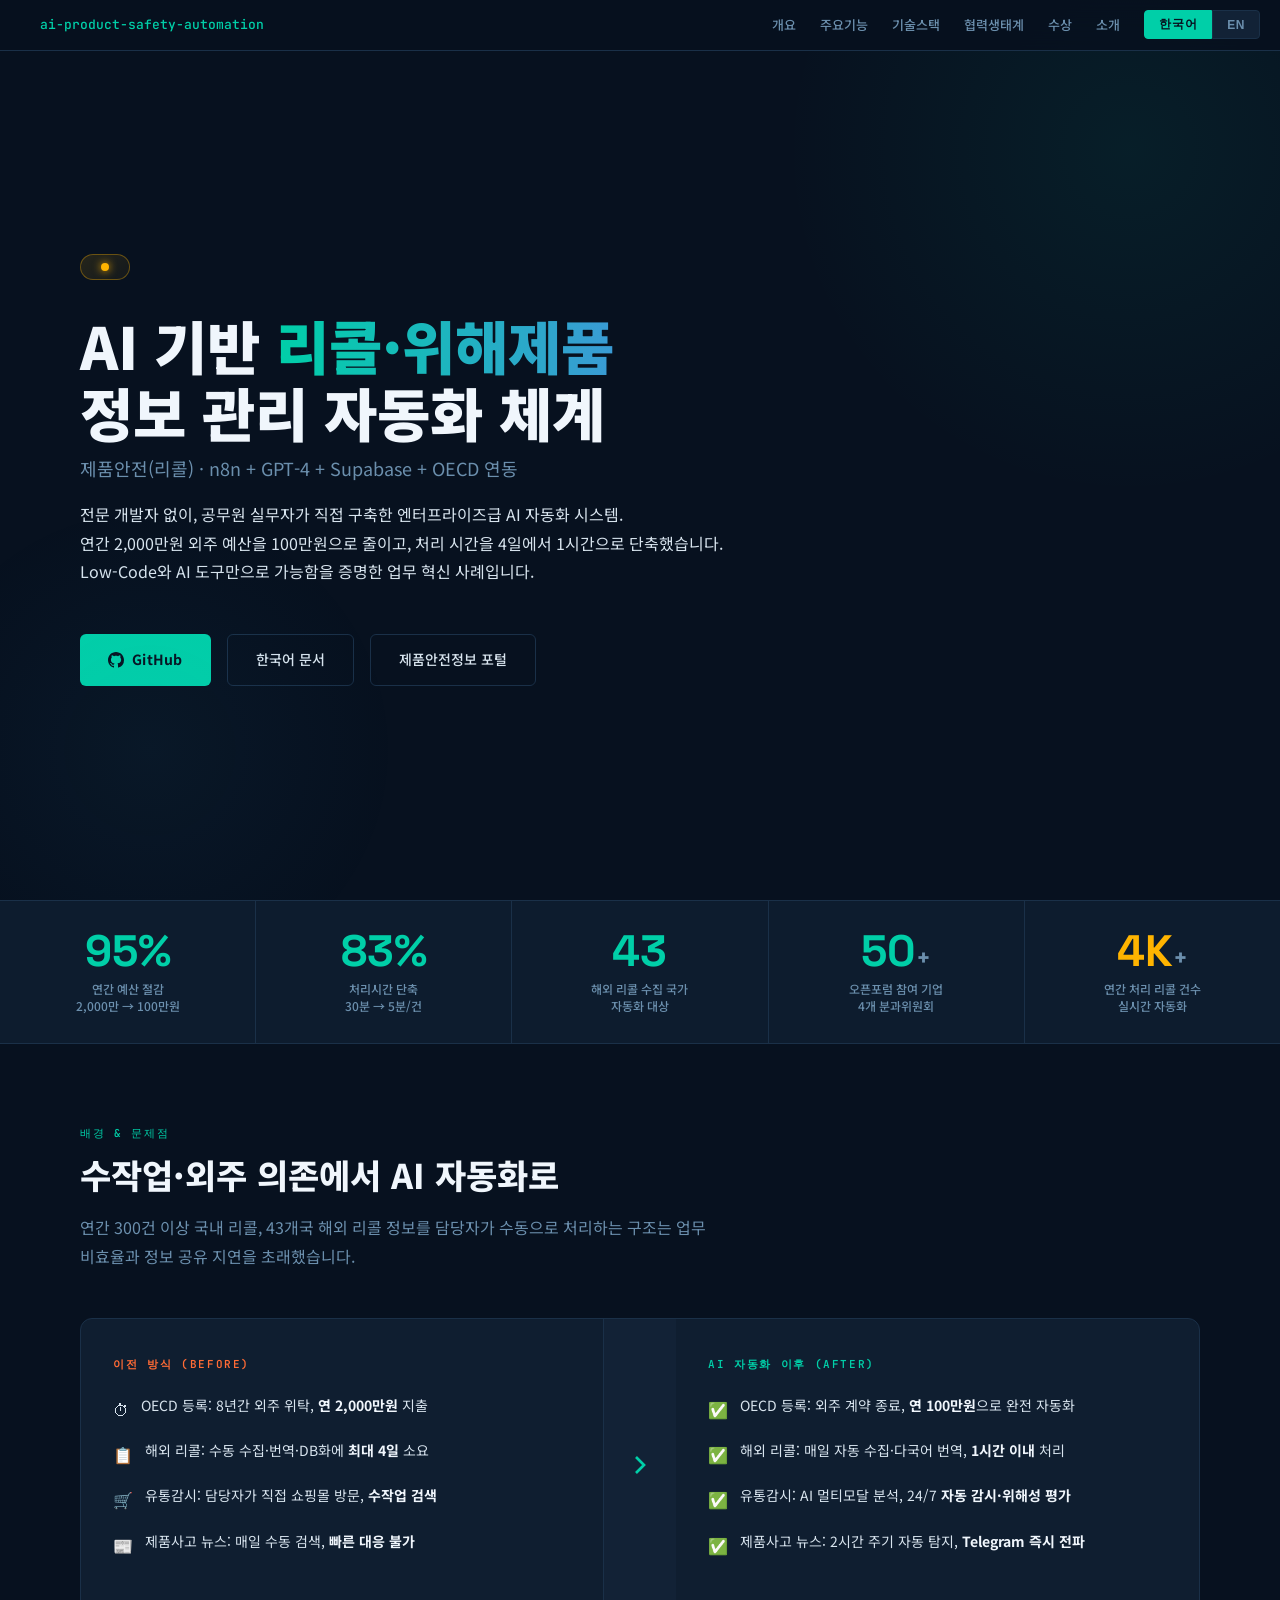
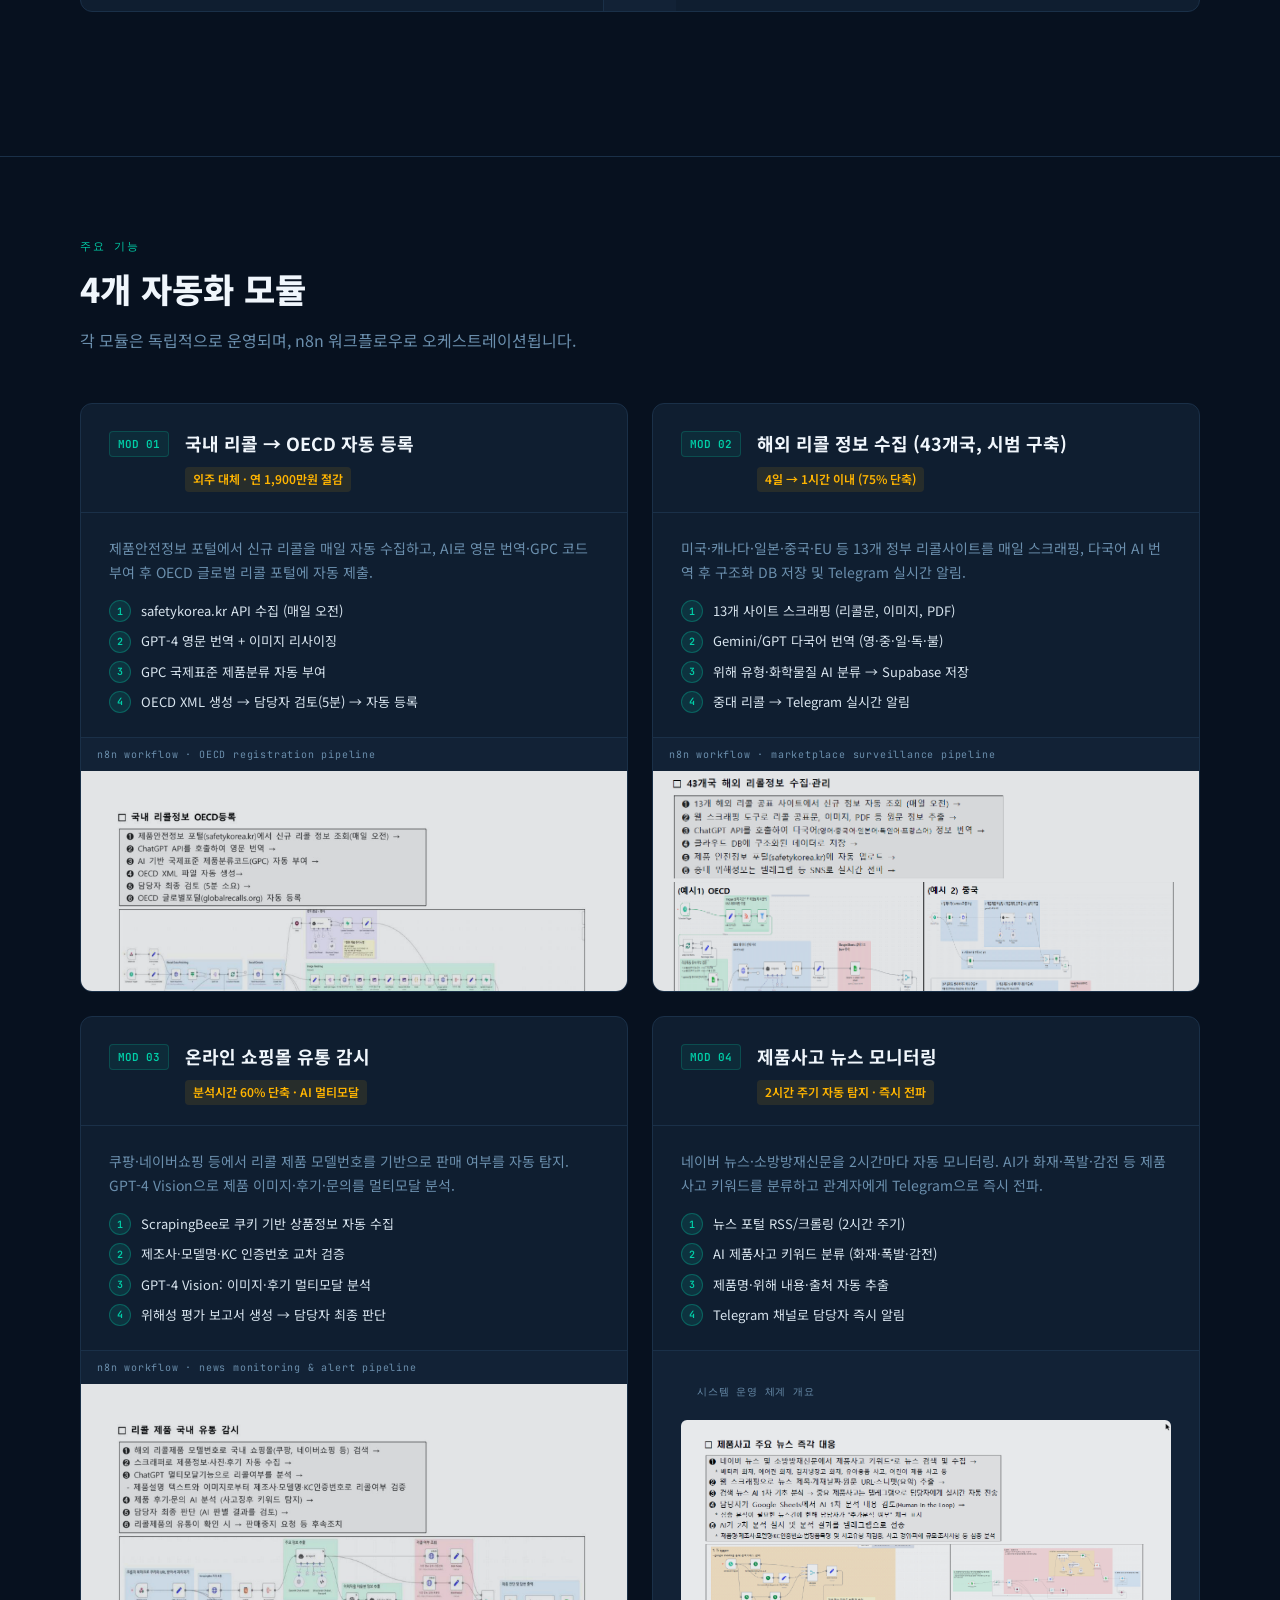
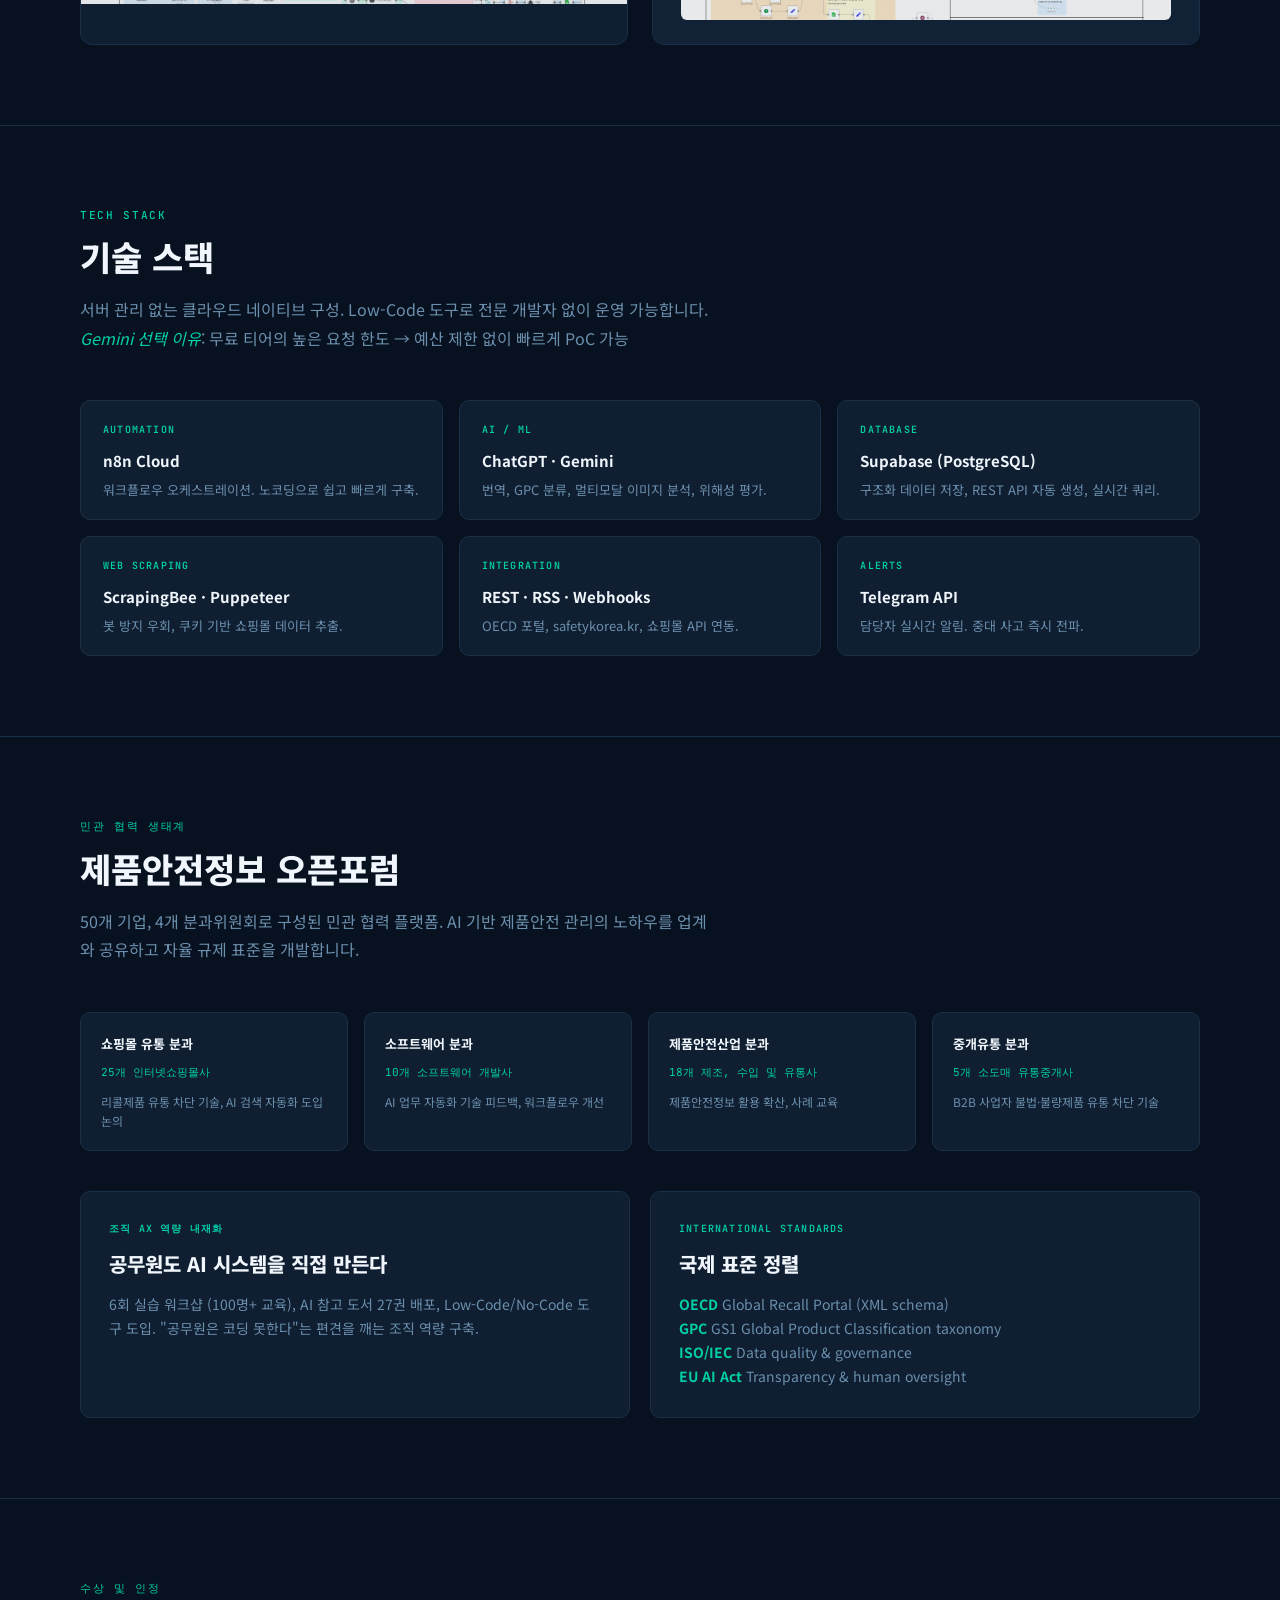
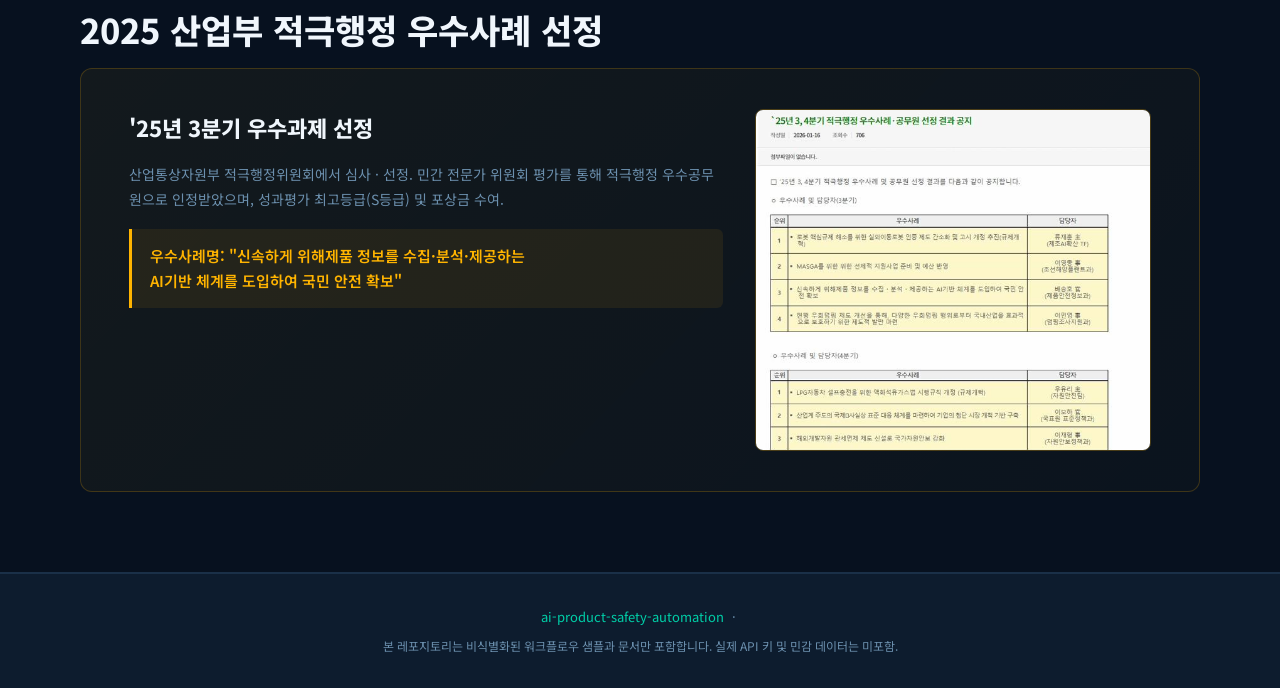
==== commit 00c7666a: "Revise description for clarity on AI automation Updated descriptions to reflect a focus on informati" ====
--- a/docs/index.html
+++ b/docs/index.html
@@ -449,12 +449,12 @@
   <p class="desc" data-kr>
     전문 개발자 없이, 공무원 실무자가 직접 구축한 엔터프라이즈급 AI 자동화 시스템.<br>
     연간 2,000만원 외주 예산을 100만원으로 줄이고, 처리 시간을 4일에서 1시간으로 단축했습니다.
-    Low-Code와 AI 도구만으로 가능함을 증명한 정부 혁신 사례입니다.
+    Low-Code와 AI 도구만으로 가능함을 증명한 업무 혁신 사례입니다.
   </p>
   <p class="desc" data-en>
     An enterprise-grade AI automation system built entirely by a government official — no professional developers.
     Reduced annual outsourcing budget from $20K to $1K, and processing time from 4 days to under 1 hour.
-    A proof-of-concept that public servants can build world-class systems with modern Low-Code/AI tools.
+    A proof-of-concept that public servants can build information systems with modern Low-Code/AI tools.
   </p>
 
   <div class="hero-cta">
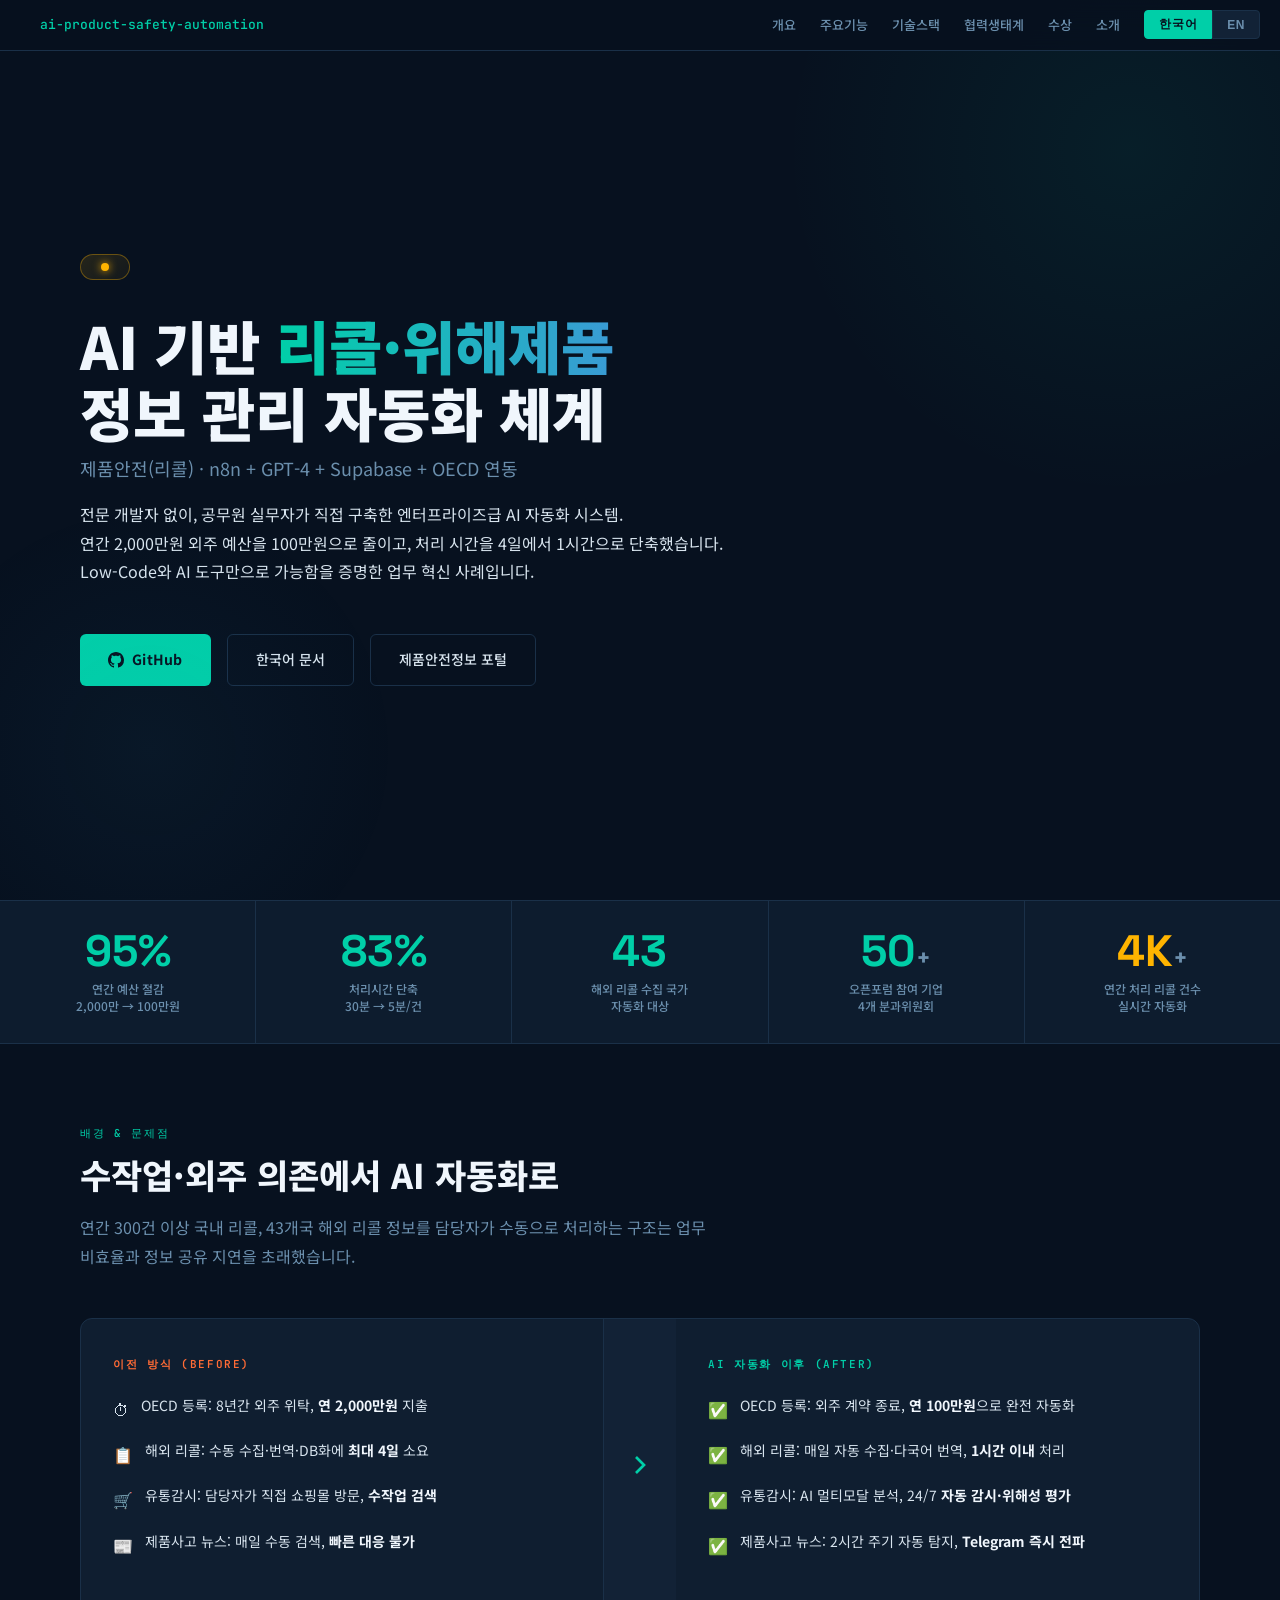
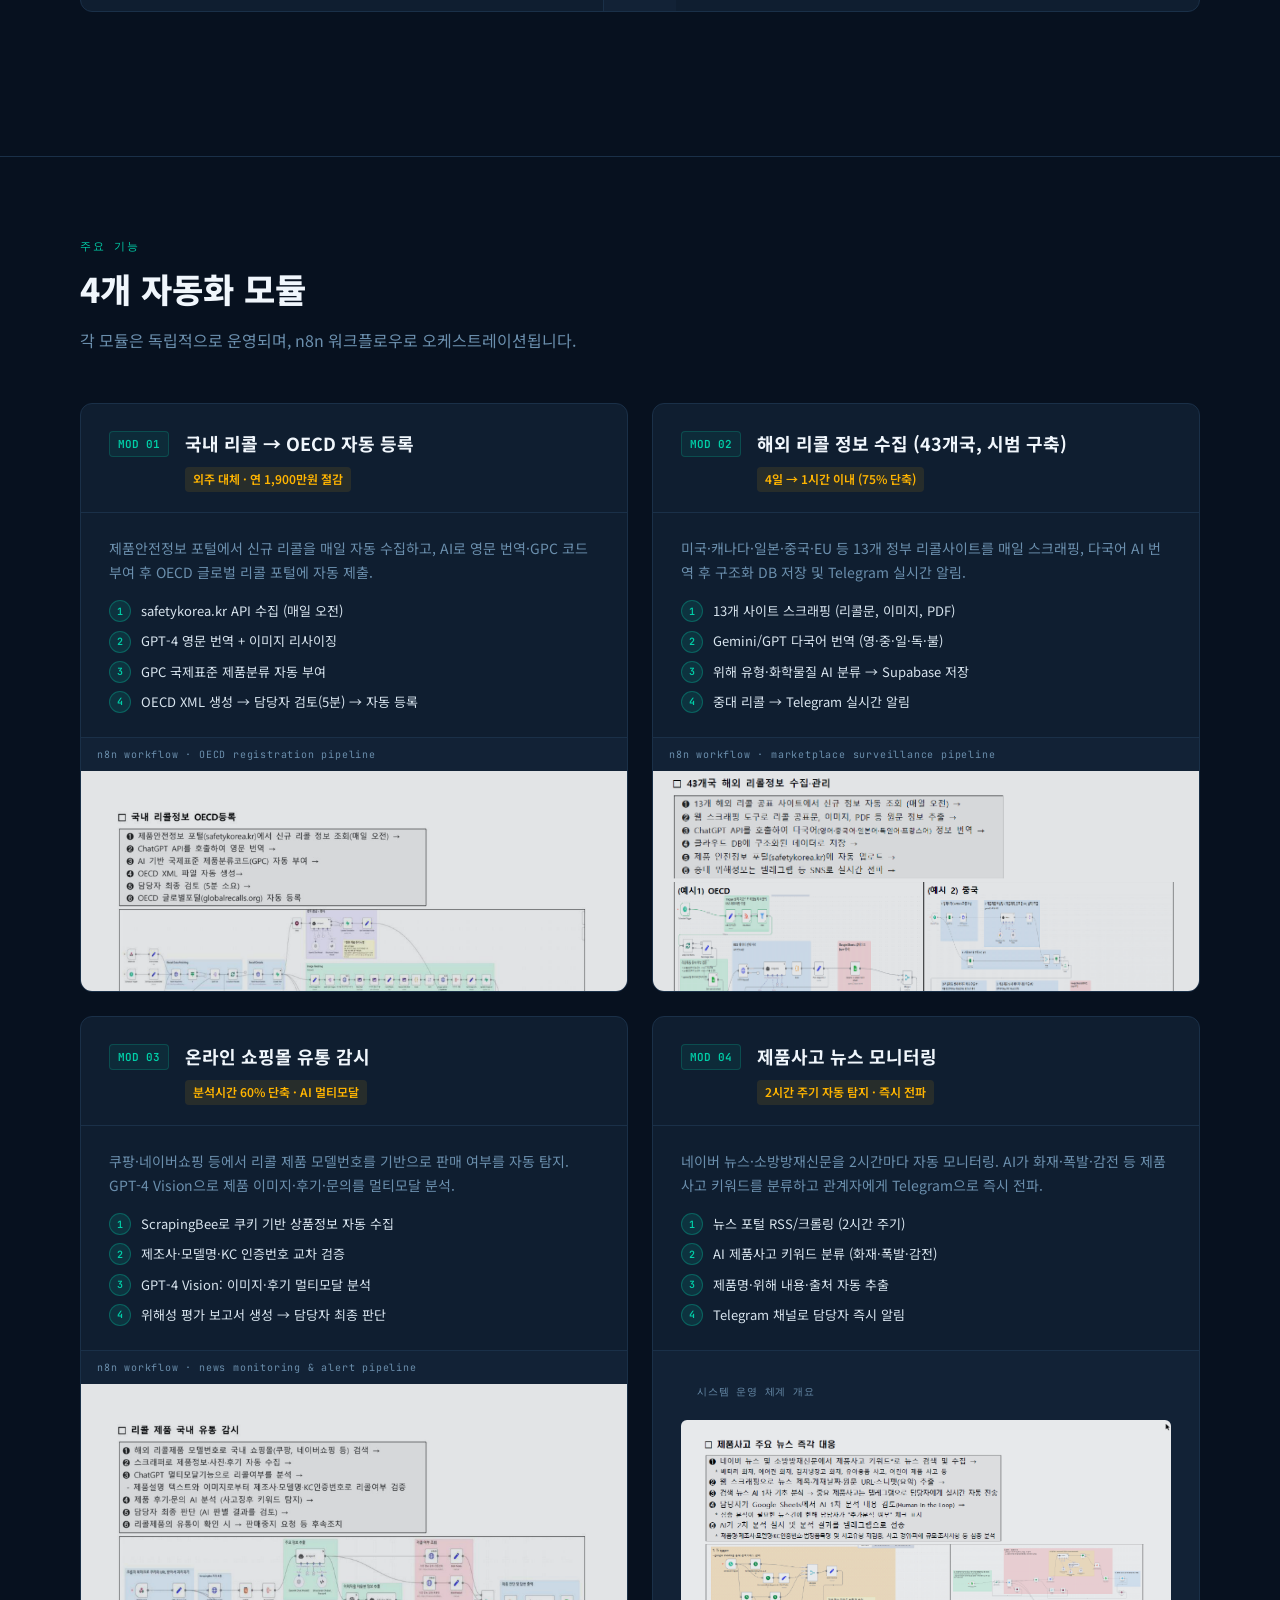
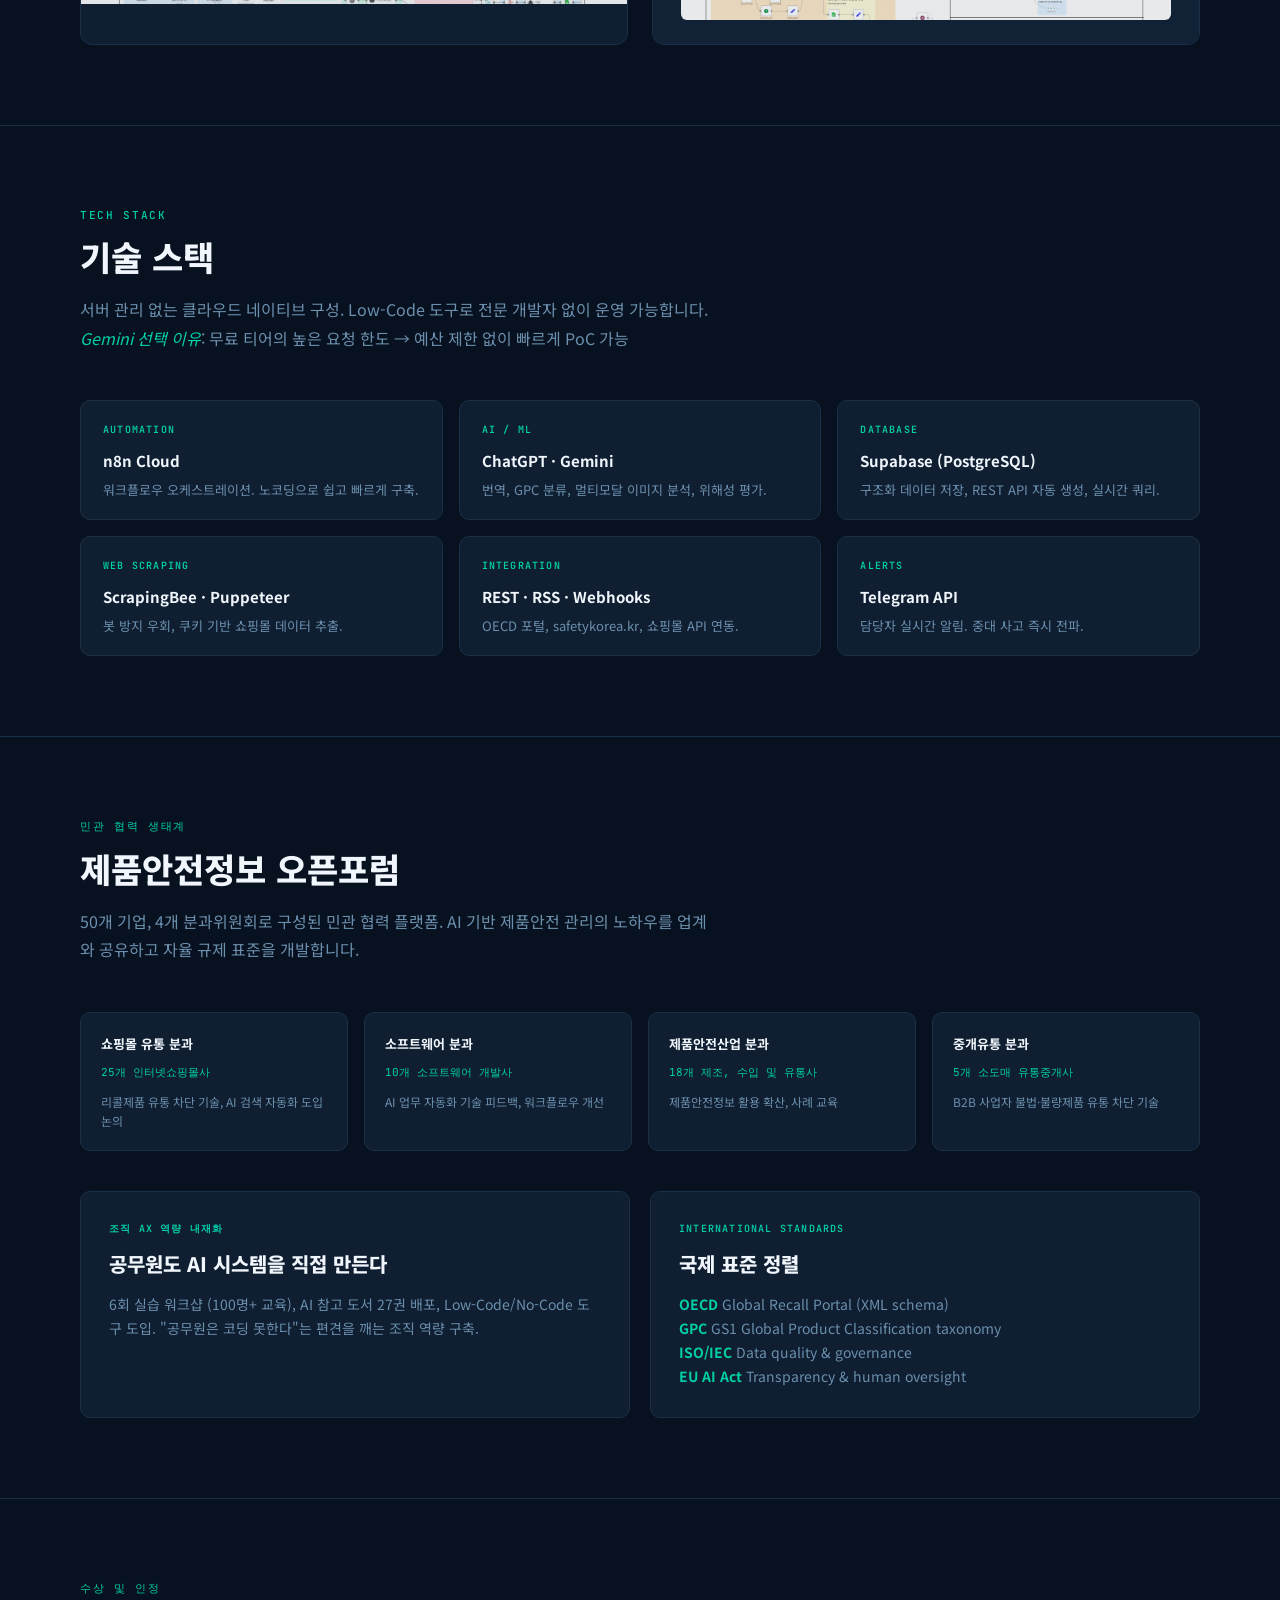
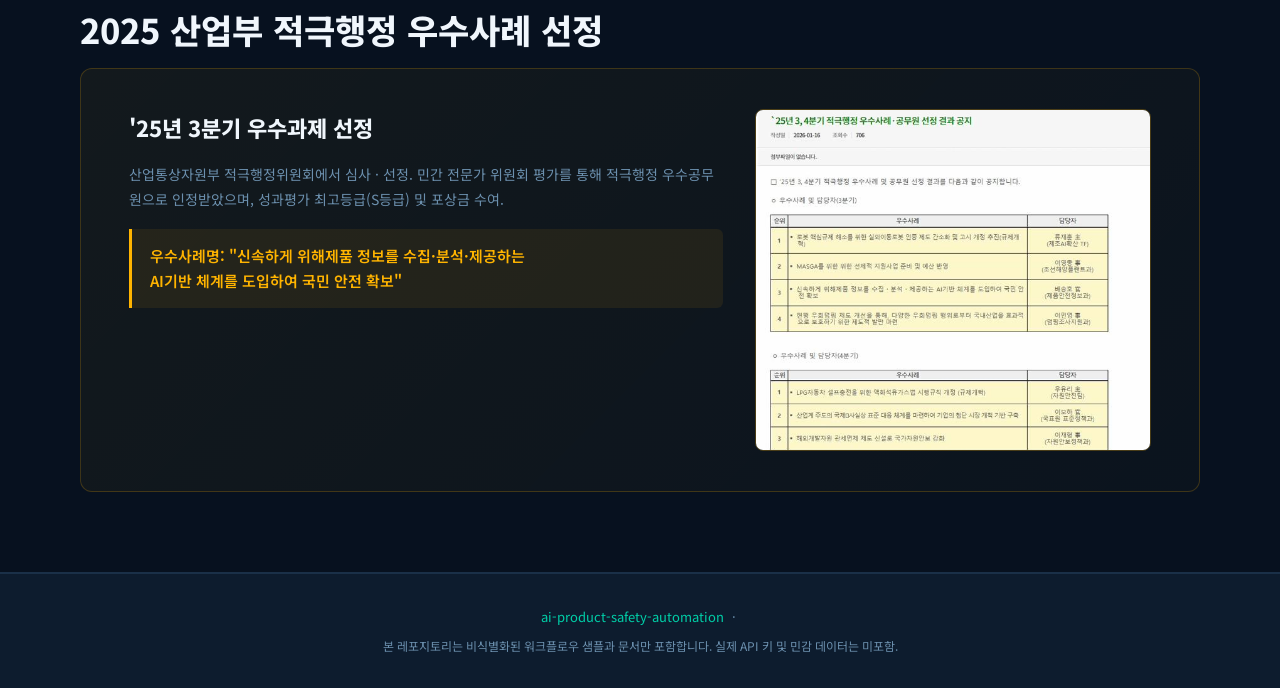
==== commit 8611b395: "Update index.html" ====
--- a/docs/index.html
+++ b/docs/index.html
@@ -413,6 +413,16 @@
   .reveal.visible { opacity: 1; transform: none; }
 </style>
 </head>
+<!-- Google tag (gtag.js) -->
+<script async src="https://www.googletagmanager.com/gtag/js?id=G-VM1JFKTGJX"></script>
+<script>
+  window.dataLayer = window.dataLayer || [];
+  function gtag(){dataLayer.push(arguments);}
+  gtag('js', new Date());
+
+  gtag('config', 'G-VM1JFKTGJX');
+</script>
+  
 <body class="lang-kr">
 
 <!-- Language Toggle -->
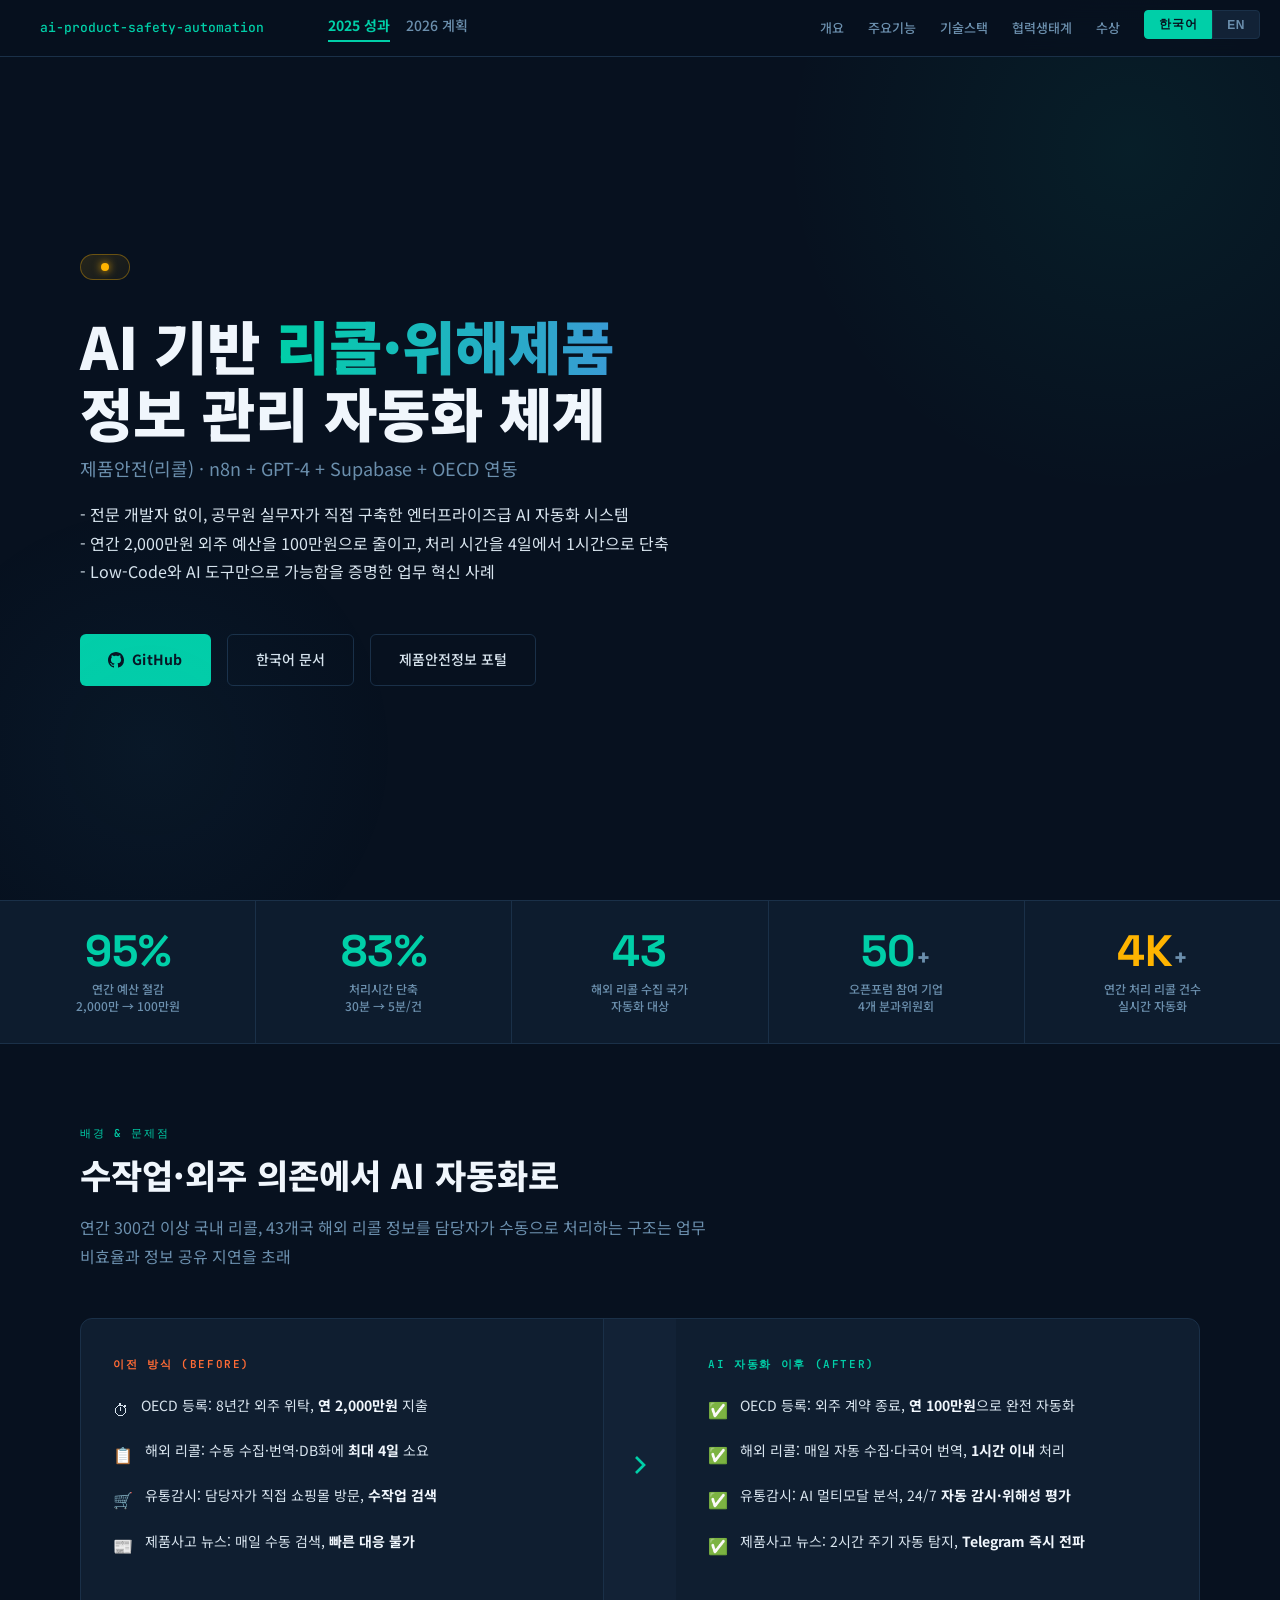
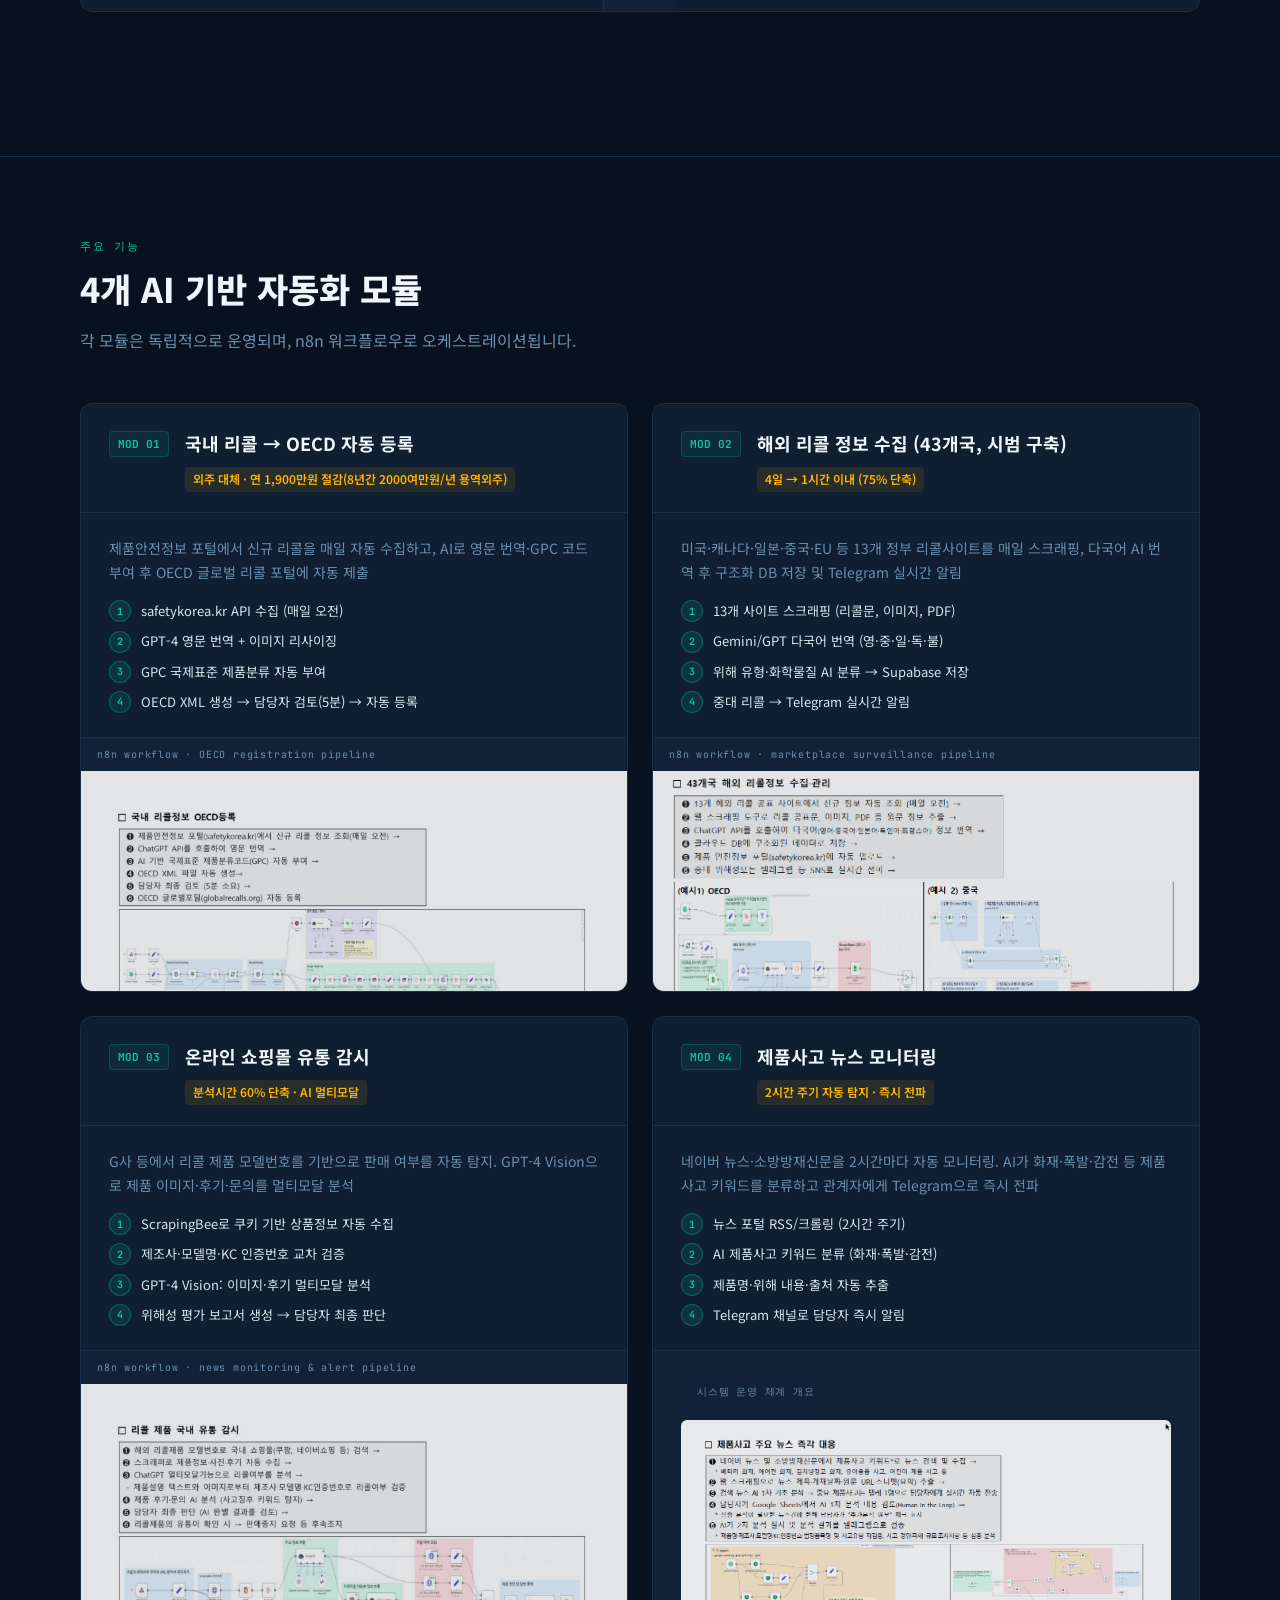
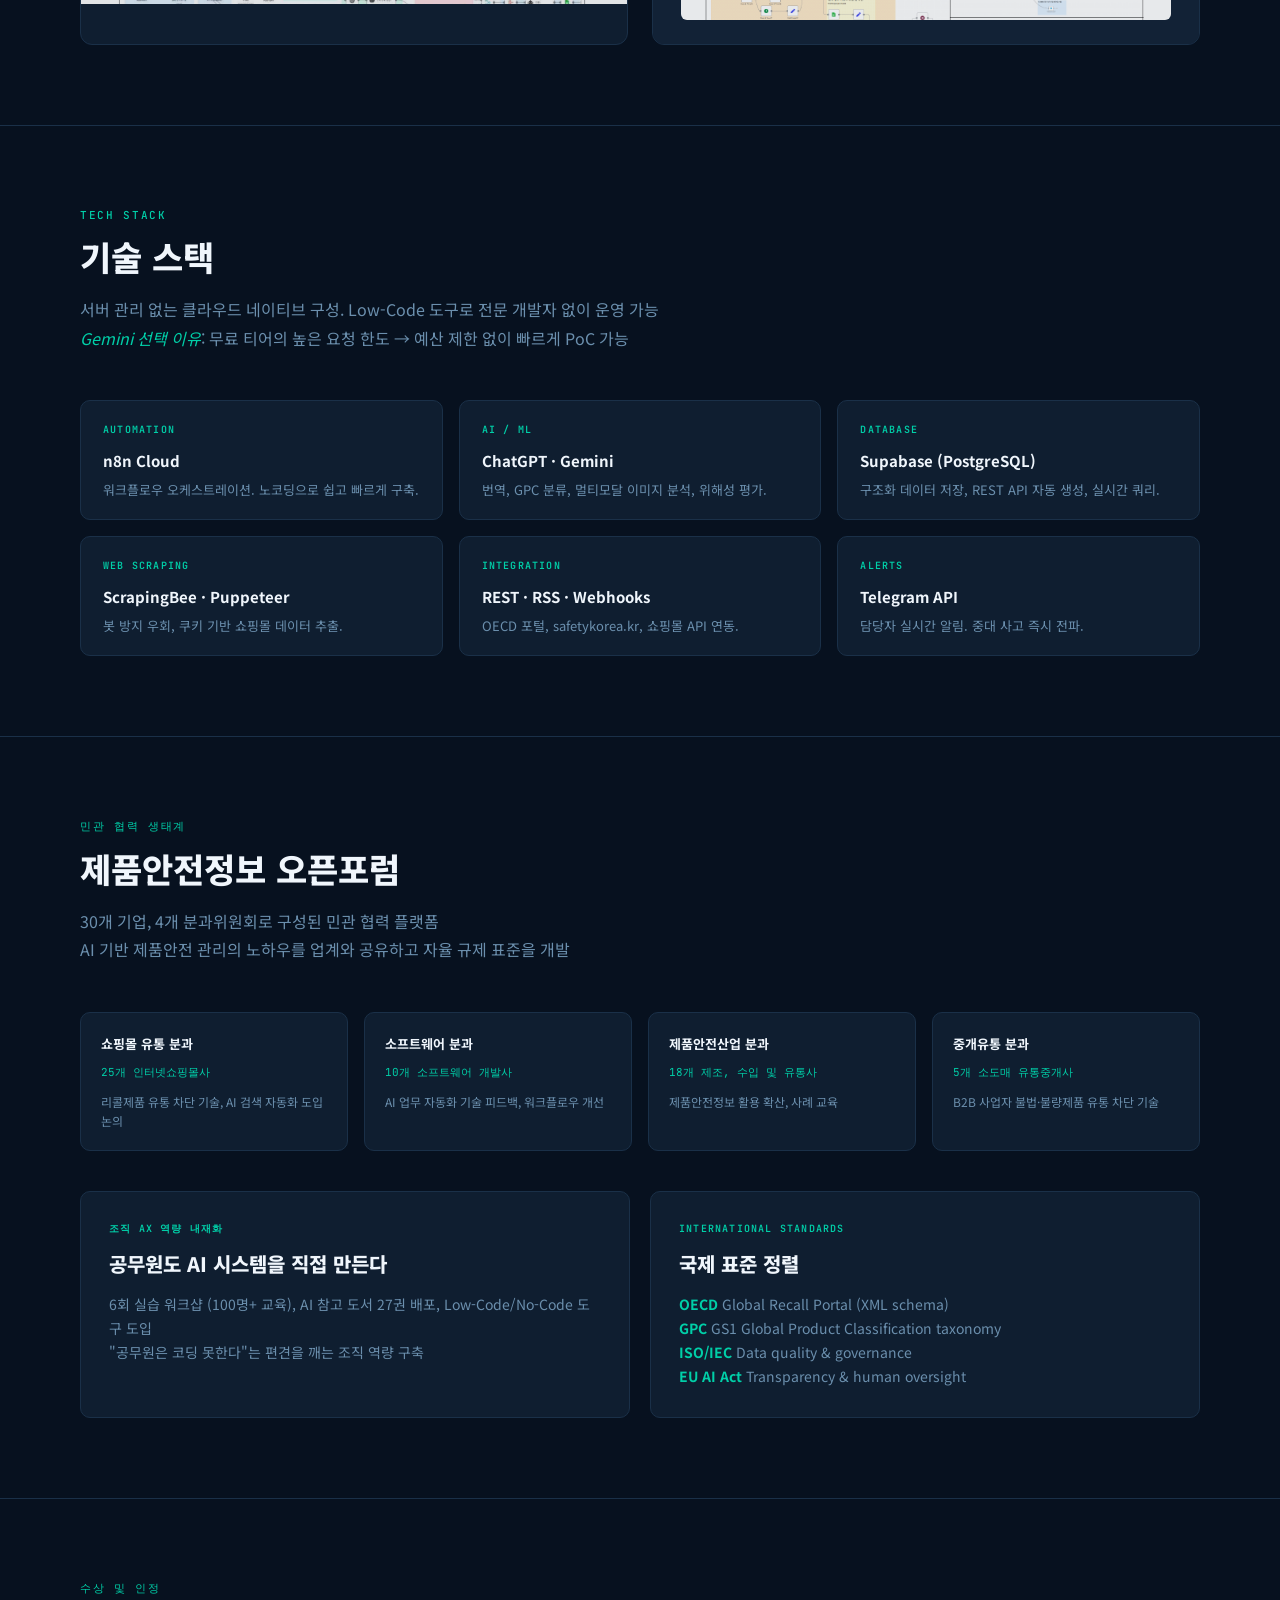
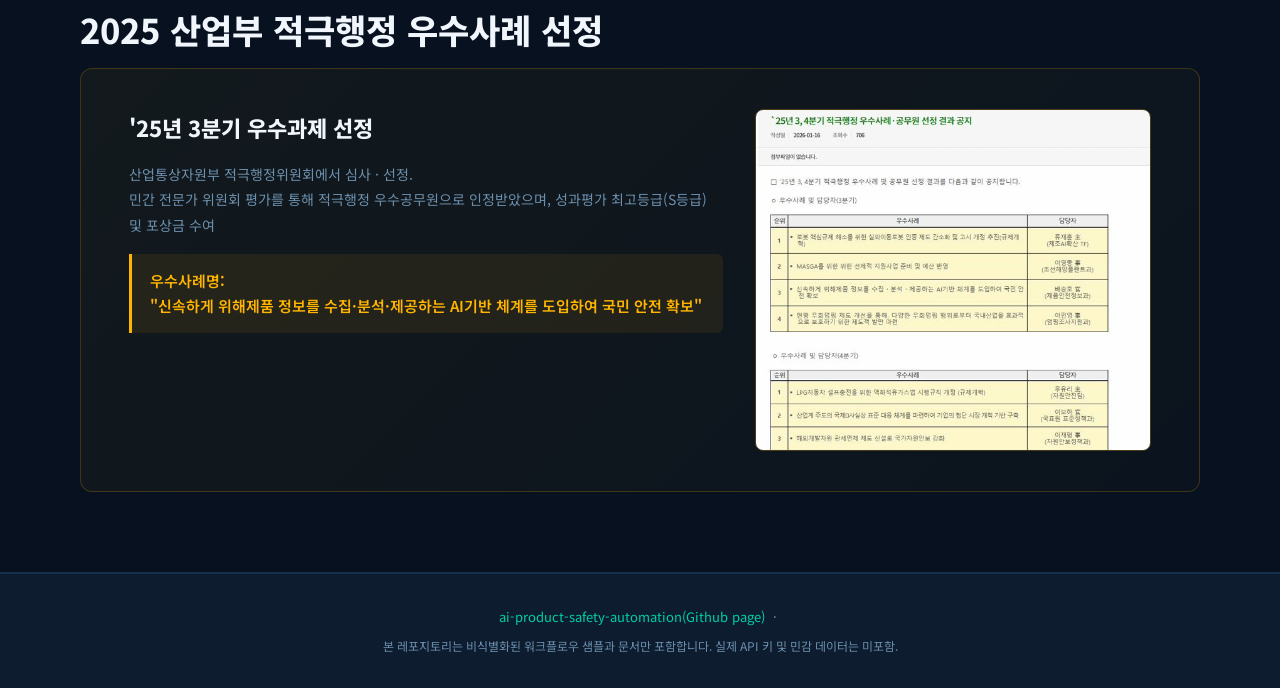
==== commit adeebe17: "Update index.html" ====
--- a/docs/index.html
+++ b/docs/index.html
@@ -433,14 +433,18 @@
 
 <!-- Navigation -->
 <nav>
-  <a href="#" class="nav-logo">ai-product-safety-automation</a>
+  <a href="index.html" class="nav-logo">ai-product-safety-automation</a>
+  <!-- 연도 이동 탭 -->
+  <div style="display:flex;gap:16px;margin-left:32px;">
+    <a href="index.html" style="color:var(--teal);font-weight:700;text-decoration:none;font-size:14px;border-bottom:2px solid var(--teal);padding-bottom:2px;">2025 성과</a>
+    <a href="2026.html" style="color:var(--muted);font-weight:500;text-decoration:none;font-size:14px;">2026 계획</a>
+  </div>
   <div class="nav-links">
     <a href="#overview" data-kr>개요</a><a href="#overview" data-en>Overview</a>
     <a href="#modules" data-kr>주요기능</a><a href="#modules" data-en>Features</a>
     <a href="#stack" data-kr>기술스택</a><a href="#stack" data-en>Tech Stack</a>
     <a href="#ecosystem" data-kr>협력생태계</a><a href="#ecosystem" data-en>Ecosystem</a>
     <a href="#award" data-kr>수상</a><a href="#award" data-en>Award</a>
-    <a href="#about" data-kr>소개</a><a href="#about" data-en>About</a>
   </div>
 </nav>
 
@@ -457,14 +461,14 @@
   <p class="subtitle" data-en>Product Safety(Recall) &middot; n8n + GPT-4 + Supabase + OECD Integration</p>
 
   <p class="desc" data-kr>
-    전문 개발자 없이, 공무원 실무자가 직접 구축한 엔터프라이즈급 AI 자동화 시스템.<br>
-    연간 2,000만원 외주 예산을 100만원으로 줄이고, 처리 시간을 4일에서 1시간으로 단축했습니다.
-    Low-Code와 AI 도구만으로 가능함을 증명한 업무 혁신 사례입니다.
+    - 전문 개발자 없이, 공무원 실무자가 직접 구축한 엔터프라이즈급 AI 자동화 시스템<br>
+    - 연간 2,000만원 외주 예산을 100만원으로 줄이고, 처리 시간을 4일에서 1시간으로 단축<br>
+    - Low-Code와 AI 도구만으로 가능함을 증명한 업무 혁신 사례
   </p>
   <p class="desc" data-en>
-    An enterprise-grade AI automation system built entirely by a government official — no professional developers.
-    Reduced annual outsourcing budget from $20K to $1K, and processing time from 4 days to under 1 hour.
-    A proof-of-concept that public servants can build information systems with modern Low-Code/AI tools.
+    - An enterprise-grade AI automation system built entirely by a government official — no professional developers.<br>
+    - Reduced annual outsourcing budget from $20K to $1K, and processing time from 4 days to under 1 hour.<br>
+    - A proof-of-concept that public servants can build information systems with modern Low-Code/AI tools.
   </p>
 
   <div class="hero-cta">
@@ -476,7 +480,7 @@
       <span data-kr>한국어 문서</span><span data-en>Korean Docs</span>
     </a>
     <a href="https://www.safetykorea.kr" class="btn-outline" target="_blank">
-      <span data-kr>제품안전정보 포털</span><span data-en>Safety Korea Portal</span>
+      <span data-kr>제품안전정보 포털</span><span data-en>Product Safety Korea Portal</span>
     </a>
   </div>
 </section>
@@ -518,7 +522,7 @@
   <h2 class="section-title" data-en>From Manual Outsourcing to AI Automation</h2>
   <p class="section-desc" data-kr>
     연간 300건 이상 국내 리콜, 43개국 해외 리콜 정보를 담당자가 수동으로 처리하는 구조는
-    업무 비효율과 정보 공유 지연을 초래했습니다.
+    업무 비효율과 정보 공유 지연을 초래
   </p>
   <p class="section-desc" data-en>
     Processing 300+ domestic recalls and international data from 43 countries manually created systemic inefficiency and delayed information sharing.
@@ -561,8 +565,8 @@
 <section id="modules">
   <span class="section-tag" data-kr>주요 기능</span>
   <span class="section-tag" data-en>Key Features</span>
-  <h2 class="section-title" data-kr>4개 자동화 모듈</h2>
-  <h2 class="section-title" data-en>4 Automation Modules</h2>
+  <h2 class="section-title" data-kr>4개 AI 기반 자동화 모듈</h2>
+  <h2 class="section-title" data-en>4 AI Automation Modules</h2>
   <p class="section-desc" data-kr>각 모듈은 독립적으로 운영되며, n8n 워크플로우로 오케스트레이션됩니다.</p>
   <p class="section-desc" data-en>Each module operates independently, orchestrated via n8n workflows.</p>
 
@@ -575,12 +579,12 @@
         <div>
           <div class="module-title" data-kr>국내 리콜 → OECD 자동 등록</div>
           <div class="module-title" data-en>Domestic Recall → OECD Registration</div>
-          <span class="module-impact" data-kr>외주 대체 · 연 1,900만원 절감</span>
+          <span class="module-impact" data-kr>외주 대체 · 연 1,900만원 절감(8년간 2000여만원/년 용역외주)</span>
           <span class="module-impact" data-en>Replaced 8-yr contract · $19K saved</span>
         </div>
       </div>
       <div class="module-body">
-        <p data-kr>제품안전정보 포털에서 신규 리콜을 매일 자동 수집하고, AI로 영문 번역·GPC 코드 부여 후 OECD 글로벌 리콜 포털에 자동 제출.</p>
+        <p data-kr>제품안전정보 포털에서 신규 리콜을 매일 자동 수집하고, AI로 영문 번역·GPC 코드 부여 후 OECD 글로벌 리콜 포털에 자동 제출</p>
         <p data-en>Daily auto-collection from safety portal, GPT-4 translation + GPC classification, auto-submission to OECD Global Recall Portal.</p>
         <div class="process-steps">
           <div class="step"><div class="step-num">1</div><span data-kr>safetykorea.kr API 수집 (매일 오전)</span><span data-en>safetykorea.kr API pull (daily AM)</span></div>
@@ -607,7 +611,7 @@
         </div>
       </div>
       <div class="module-body">
-        <p data-kr>미국·캐나다·일본·중국·EU 등 13개 정부 리콜사이트를 매일 스크래핑, 다국어 AI 번역 후 구조화 DB 저장 및 Telegram 실시간 알림.</p>
+        <p data-kr>미국·캐나다·일본·중국·EU 등 13개 정부 리콜사이트를 매일 스크래핑, 다국어 AI 번역 후 구조화 DB 저장 및 Telegram 실시간 알림</p>
         <p data-en>Daily scraping of 13 government recall sites (US, Canada, Japan, China, EU), multilingual AI translation, structured DB storage, real-time Telegram alerts.</p>
         <div class="process-steps">
           <div class="step"><div class="step-num">1</div><span data-kr>13개 사이트 스크래핑 (리콜문, 이미지, PDF)</span><span data-en>Scrape 13 sites (notices, images, PDFs)</span></div>
@@ -634,7 +638,7 @@
         </div>
       </div>
       <div class="module-body">
-        <p data-kr>쿠팡·네이버쇼핑 등에서 리콜 제품 모델번호를 기반으로 판매 여부를 자동 탐지. GPT-4 Vision으로 제품 이미지·후기·문의를 멀티모달 분석.</p>
+        <p data-kr>G사 등에서 리콜 제품 모델번호를 기반으로 판매 여부를 자동 탐지. GPT-4 Vision으로 제품 이미지·후기·문의를 멀티모달 분석</p>
         <p data-en>Auto-detects recalled products on Coupang, Naver Shopping using model numbers. GPT-4 Vision analyzes product images, reviews, and Q&A for risk signals.</p>
         <div class="process-steps">
           <div class="step"><div class="step-num">1</div><span data-kr>ScrapingBee로 쿠키 기반 상품정보 자동 수집</span><span data-en>Cookie-based scraping with ScrapingBee</span></div>
@@ -661,7 +665,7 @@
         </div>
       </div>
       <div class="module-body">
-        <p data-kr>네이버 뉴스·소방방재신문을 2시간마다 자동 모니터링. AI가 화재·폭발·감전 등 제품사고 키워드를 분류하고 관계자에게 Telegram으로 즉시 전파.</p>
+        <p data-kr>네이버 뉴스·소방방재신문을 2시간마다 자동 모니터링. AI가 화재·폭발·감전 등 제품사고 키워드를 분류하고 관계자에게 Telegram으로 즉시 전파</p>
         <p data-en>Auto-monitors Naver News and fire/safety journals every 2 hours. AI classifies fire, explosion, electric shock incidents and sends instant Telegram alerts to stakeholders.</p>
         <div class="process-steps">
           <div class="step"><div class="step-num">1</div><span data-kr>뉴스 포털 RSS/크롤링 (2시간 주기)</span><span data-en>News portal RSS/crawl (every 2 hours)</span></div>
@@ -688,7 +692,7 @@
   <h2 class="section-title" data-kr>기술 스택</h2>
   <h2 class="section-title" data-en>Technology Stack</h2>
   <p class="section-desc" data-kr>
-    서버 관리 없는 클라우드 네이티브 구성. Low-Code 도구로 전문 개발자 없이 운영 가능합니다.<br>
+    서버 관리 없는 클라우드 네이티브 구성. Low-Code 도구로 전문 개발자 없이 운영 가능<br>
     <em style="color:var(--teal)">Gemini 선택 이유</em>: 무료 티어의 높은 요청 한도 → 예산 제한 없이 빠르게 PoC 가능
   </p>
   <p class="section-desc" data-en>
@@ -745,8 +749,8 @@
   <h2 class="section-title" data-kr>제품안전정보 오픈포럼</h2>
   <h2 class="section-title" data-en>Product Safety Information Open Forum</h2>
   <p class="section-desc" data-kr>
-    50개 기업, 4개 분과위원회로 구성된 민관 협력 플랫폼.
-    AI 기반 제품안전 관리의 노하우를 업계와 공유하고 자율 규제 표준을 개발합니다.
+    30개 기업, 4개 분과위원회로 구성된 민관 협력 플랫폼 <br>
+    AI 기반 제품안전 관리의 노하우를 업계와 공유하고 자율 규제 표준을 개발
   </p>
   <p class="section-desc" data-en>
     A public-private collaboration platform of 50+ companies across 4 subcommittees.
@@ -796,8 +800,8 @@
       <div style="font-size:20px; font-weight:800; color:var(--white); margin:10px 0 12px;" data-kr>공무원도 AI 시스템을 직접 만든다</div>
       <div style="font-size:20px; font-weight:800; color:var(--white); margin:10px 0 12px;" data-en>Civil Servants Can Build AI Systems</div>
       <div style="font-size:14px; color:var(--muted); line-height:1.7;" data-kr>
-        6회 실습 워크샵 (100명+ 교육), AI 참고 도서 27권 배포, Low-Code/No-Code 도구 도입.
-        "공무원은 코딩 못한다"는 편견을 깨는 조직 역량 구축.
+        6회 실습 워크샵 (100명+ 교육), AI 참고 도서 27권 배포, Low-Code/No-Code 도구 도입<br>
+        "공무원은 코딩 못한다"는 편견을 깨는 조직 역량 구축
       </div>
       <div style="font-size:14px; color:var(--muted); line-height:1.7;" data-en>
         6 hands-on workshops (100+ staff trained), 27 AI books distributed, Low-Code adoption.
@@ -831,12 +835,12 @@
     <div>
       <h3 data-kr>'25년 3분기 우수과제 선정</h3>
       <h3 data-en>Q3 2025 — Proactive Administration Excellence Selection</h3>
-      <p data-kr>산업통상자원부 적극행정위원회에서 심사 · 선정. 민간 전문가 위원회 평가를 통해
-      적극행정 우수공무원으로 인정받았으며, 성과평가 최고등급(S등급) 및 포상금 수여.</p>
+      <p data-kr>산업통상자원부 적극행정위원회에서 심사 · 선정. <br> 
+        민간 전문가 위원회 평가를 통해 적극행정 우수공무원으로 인정받았으며, 성과평가 최고등급(S등급) 및 포상금 수여</p>
       <p data-en>Selected by the Ministry of Trade, Industry and Energy Proactive Administration Committee. Recognized as an excellent proactive administration civil servant by a private expert panel, receiving top performance grade (S) and commendation.</p>
       <div class="award-highlight" data-kr>
-        우수사례명: "신속하게 위해제품 정보를 수집·분석·제공하는<br>
-        AI기반 체계를 도입하여 국민 안전 확보"
+        우수사례명:<br>
+         "신속하게 위해제품 정보를 수집·분석·제공하는 AI기반 체계를 도입하여 국민 안전 확보"
       </div>
       <div class="award-highlight" data-en>
         Case title: "Establishing an AI-based system for rapid collection,<br>
@@ -855,7 +859,7 @@
 <!-- FOOTER -->
 <footer>
   <p style="margin-bottom:8px;">
-    <a href="https://github.com/HouuYa/ai-product-safety-automation" target="_blank">ai-product-safety-automation</a>
+    <a href="https://github.com/HouuYa/ai-product-safety-automation" target="_blank">ai-product-safety-automation(Github page)</a>
     &nbsp;·&nbsp;
   </p>
   <p style="font-size:12px;" data-kr>본 레포지토리는 비식별화된 워크플로우 샘플과 문서만 포함합니다. 실제 API 키 및 민감 데이터는 미포함.</p>
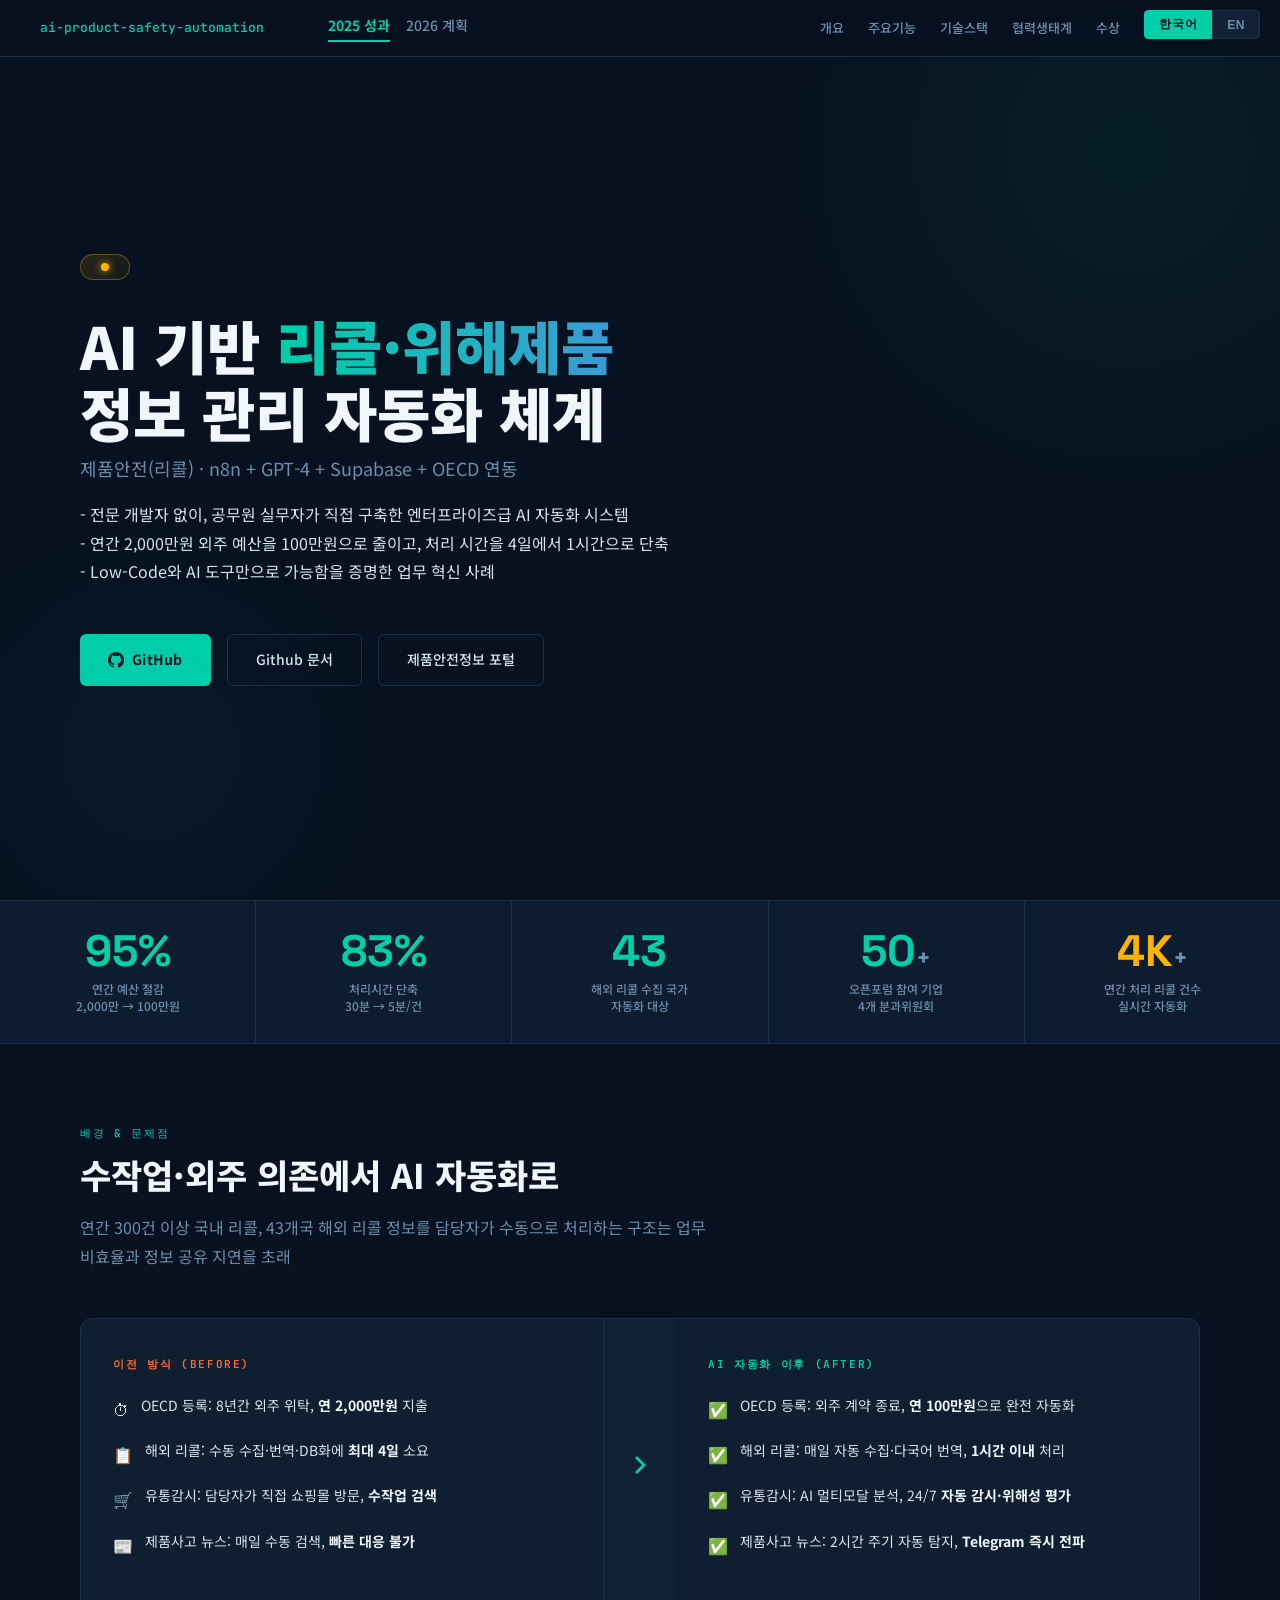
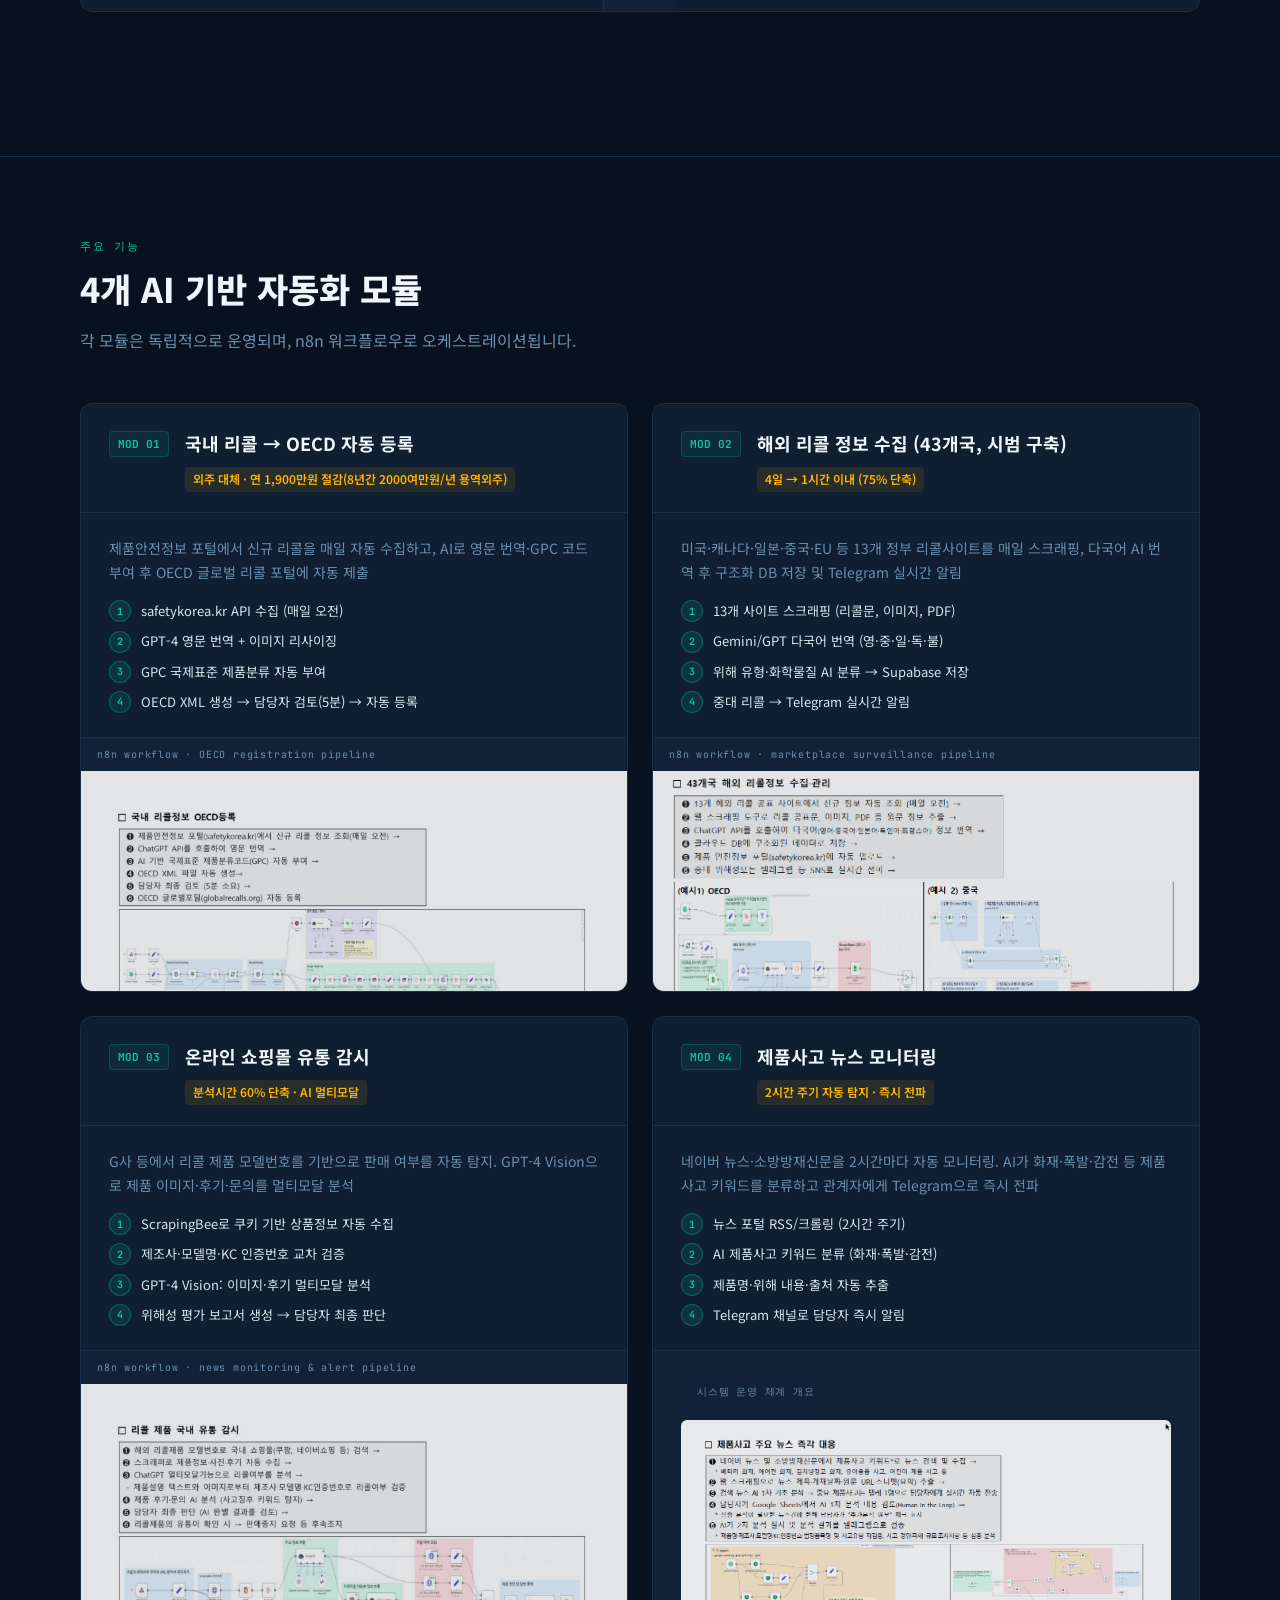
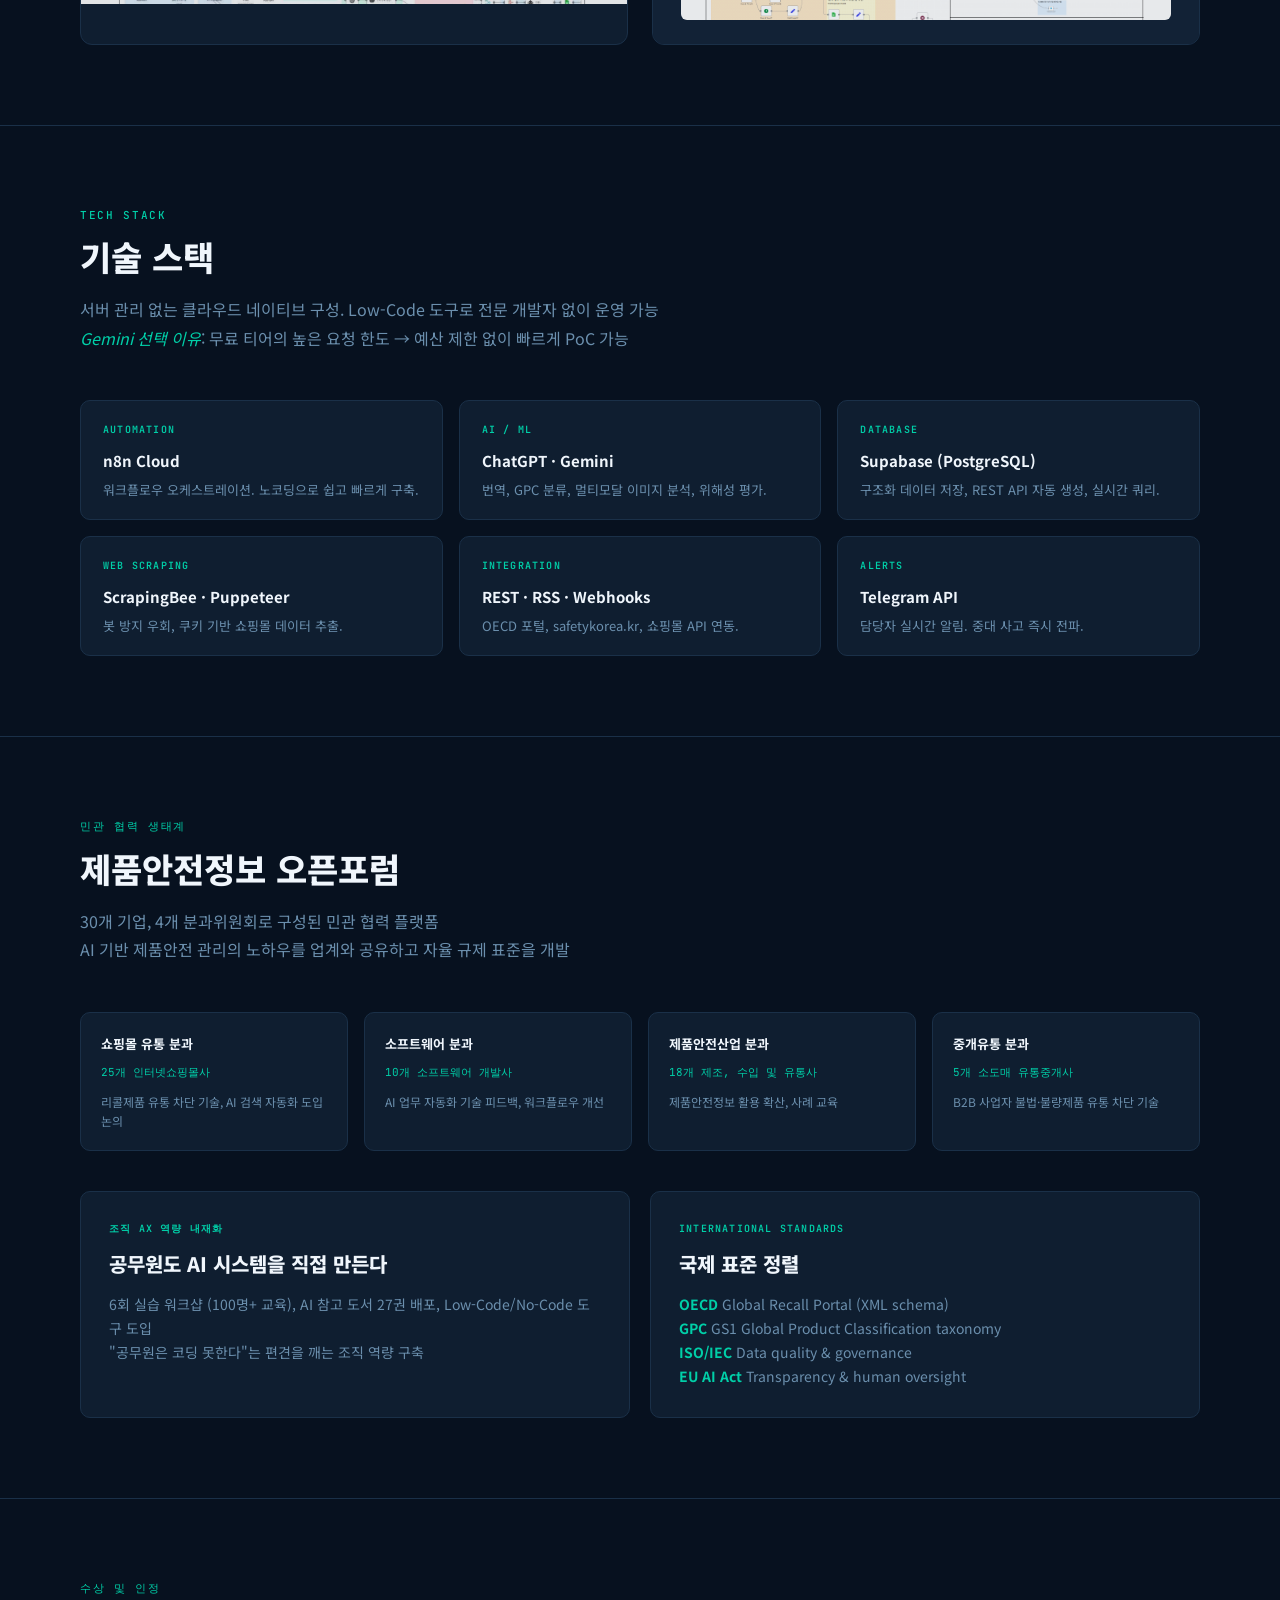
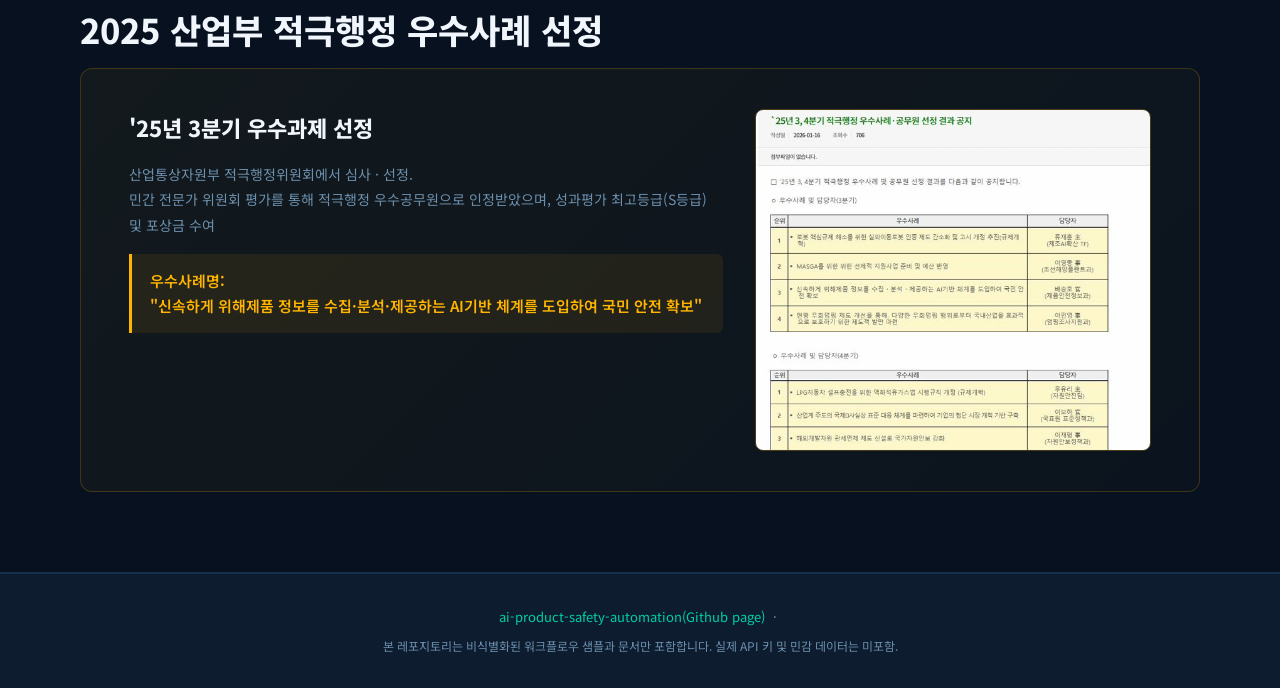
==== commit 6c0e914b: "Update index.html" ====
--- a/docs/index.html
+++ b/docs/index.html
@@ -477,7 +477,7 @@
       GitHub
     </a>
     <a href="https://github.com/HouuYa/ai-product-safety-automation/blob/main/README_KR.md" class="btn-outline" target="_blank">
-      <span data-kr>한국어 문서</span><span data-en>Korean Docs</span>
+      <span data-kr>Github 문서</span><span data-en>Github Docs</span>
     </a>
     <a href="https://www.safetykorea.kr" class="btn-outline" target="_blank">
       <span data-kr>제품안전정보 포털</span><span data-en>Product Safety Korea Portal</span>
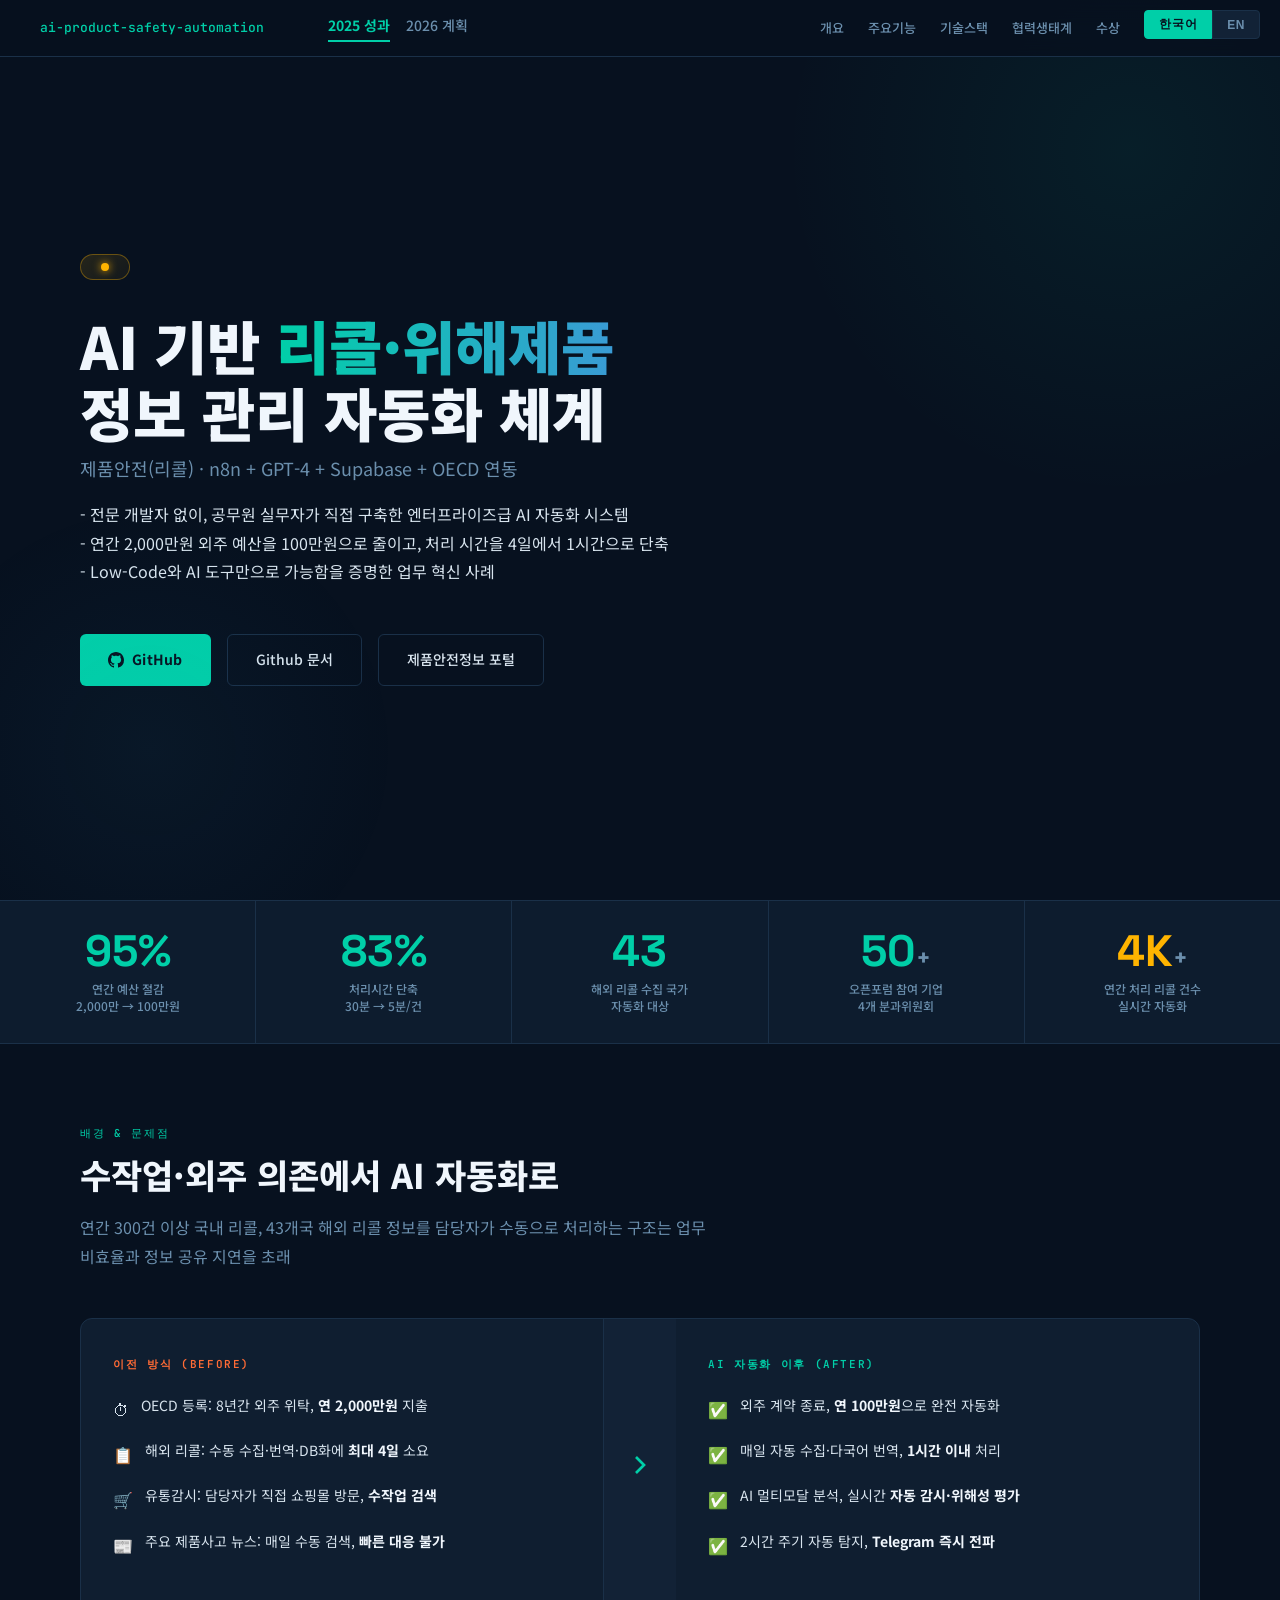
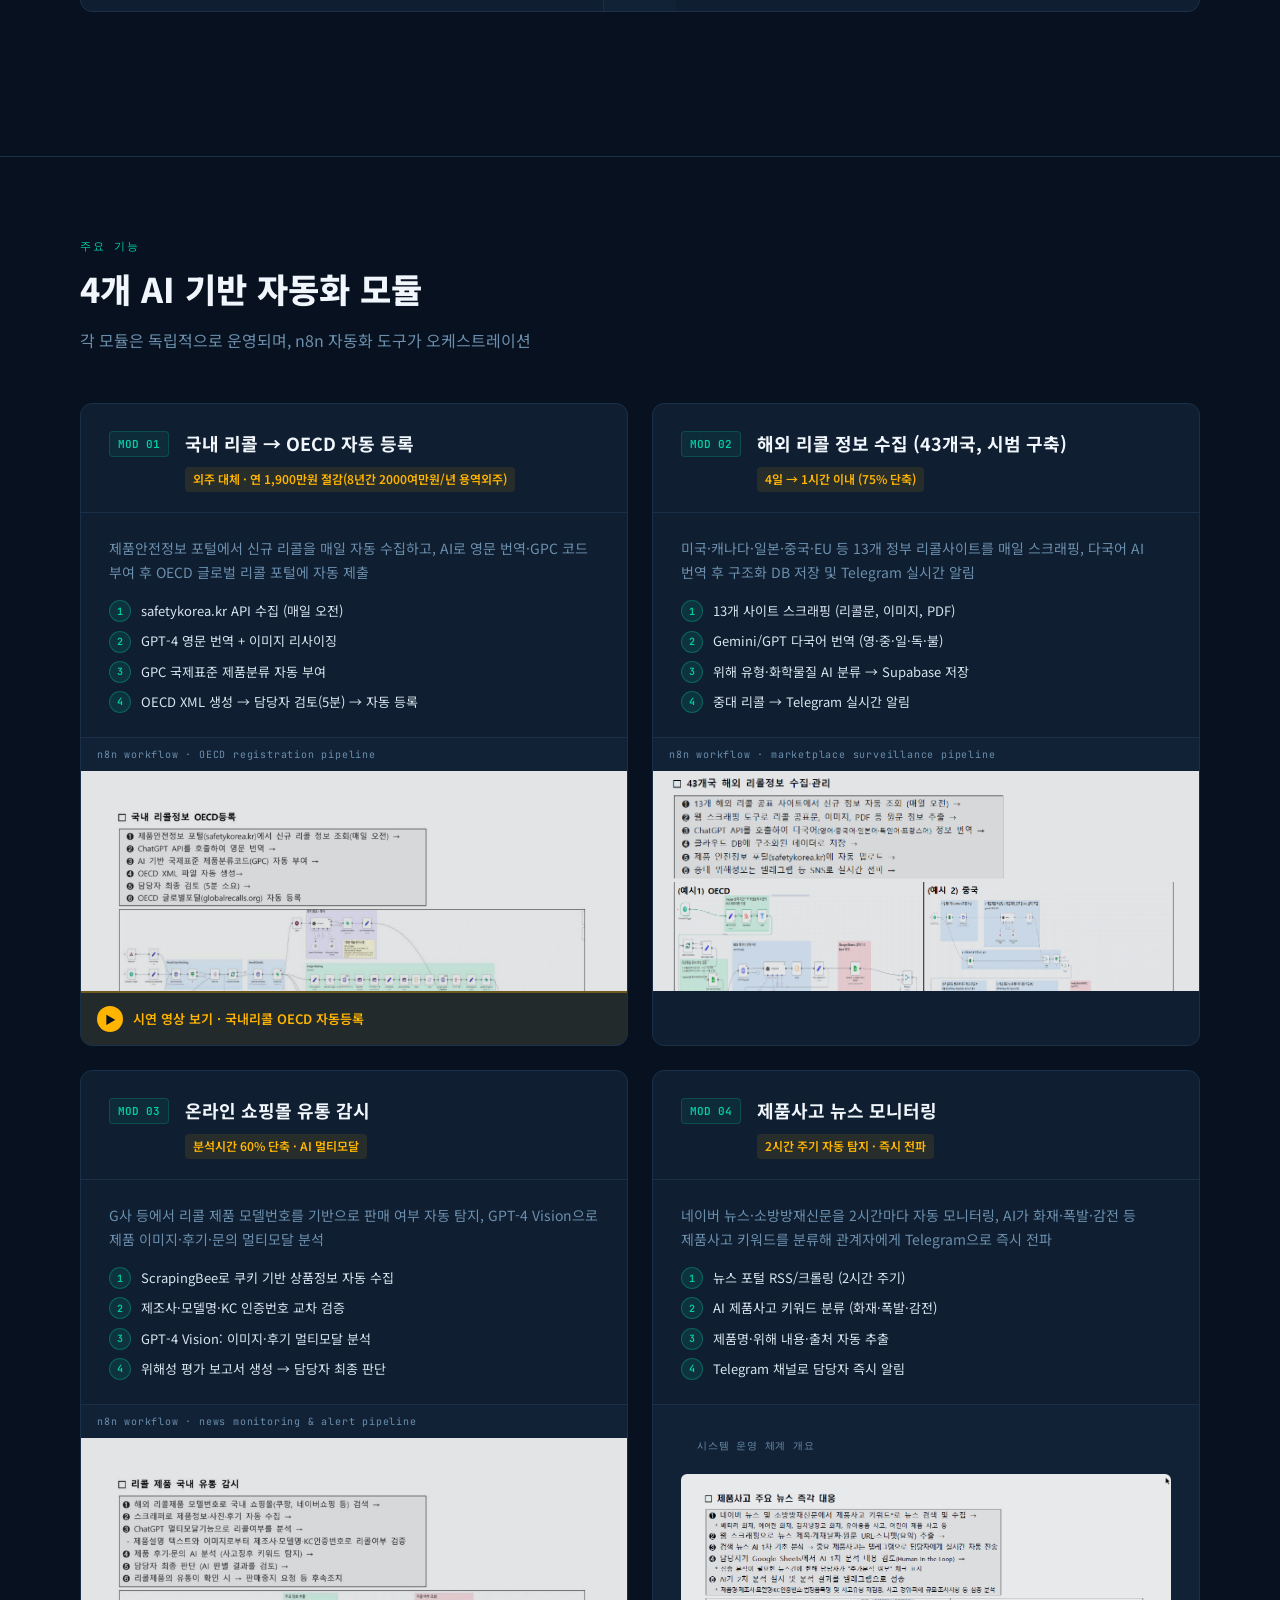
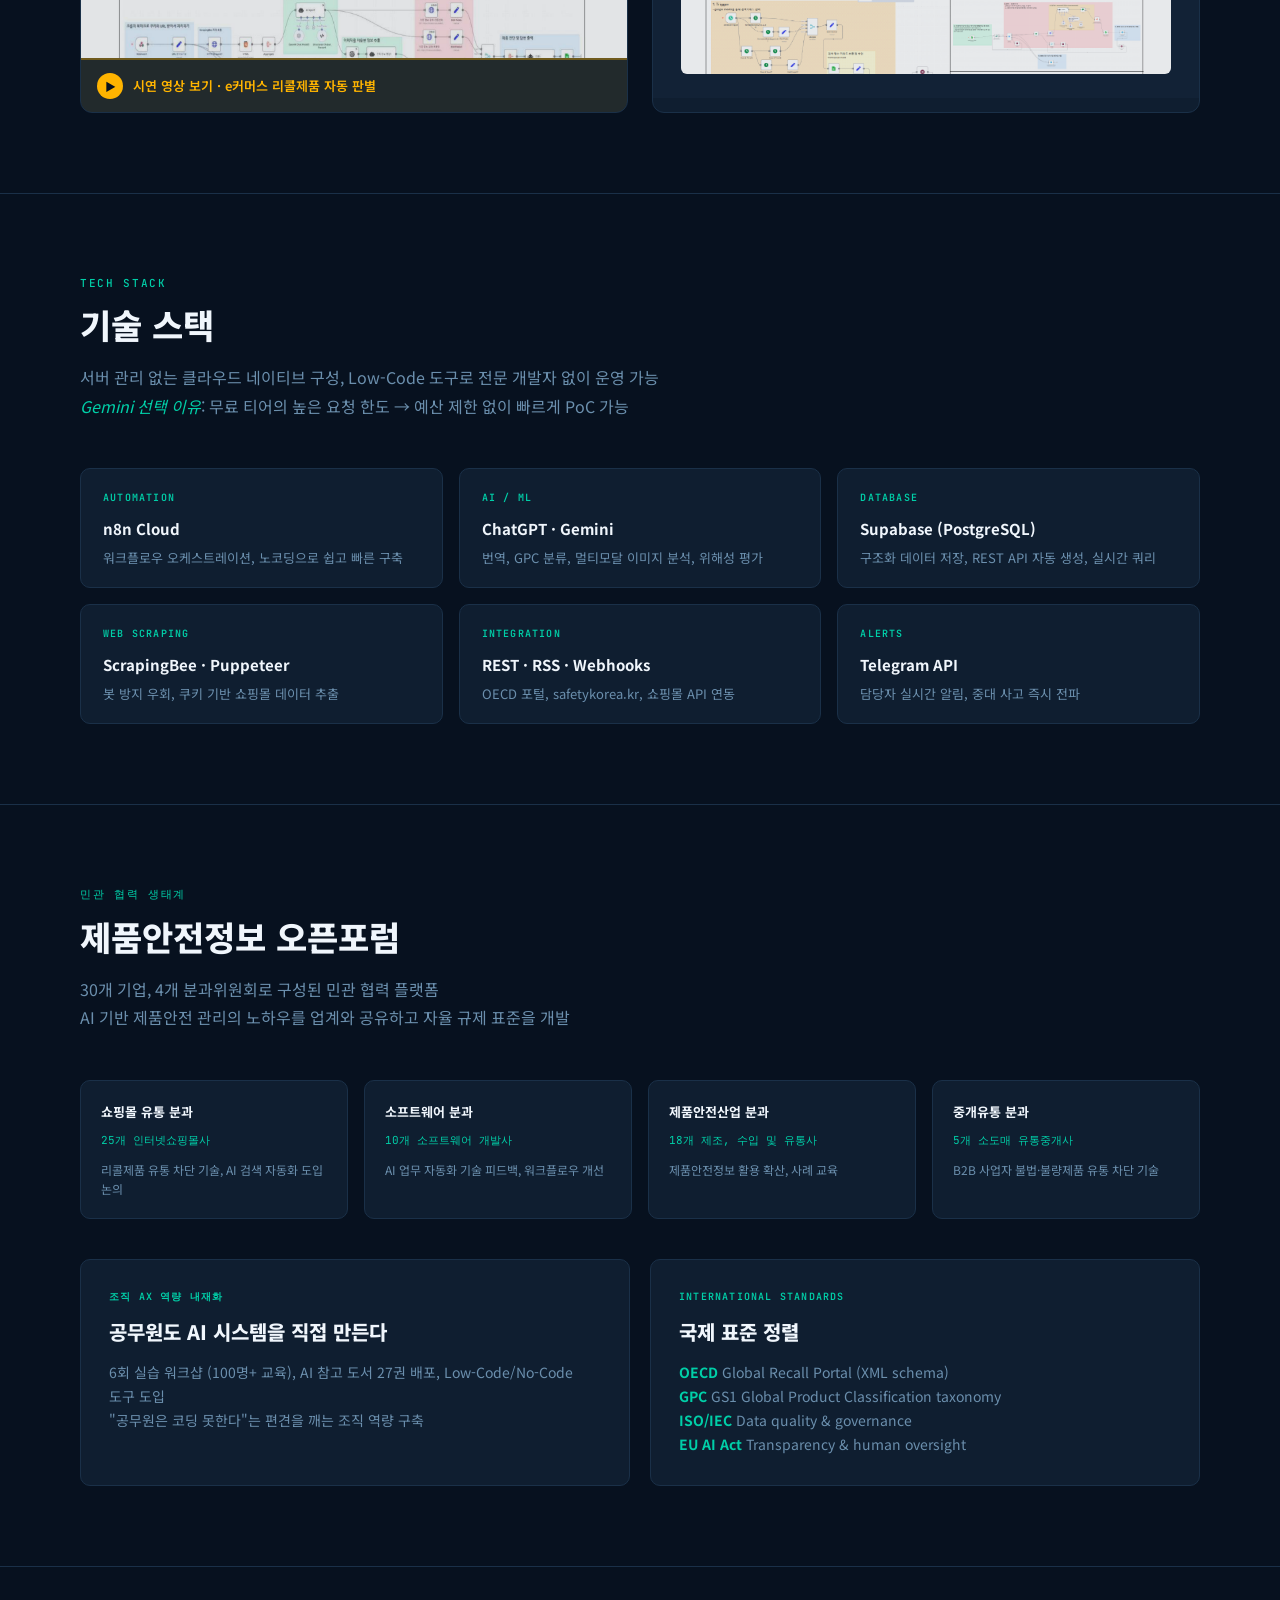
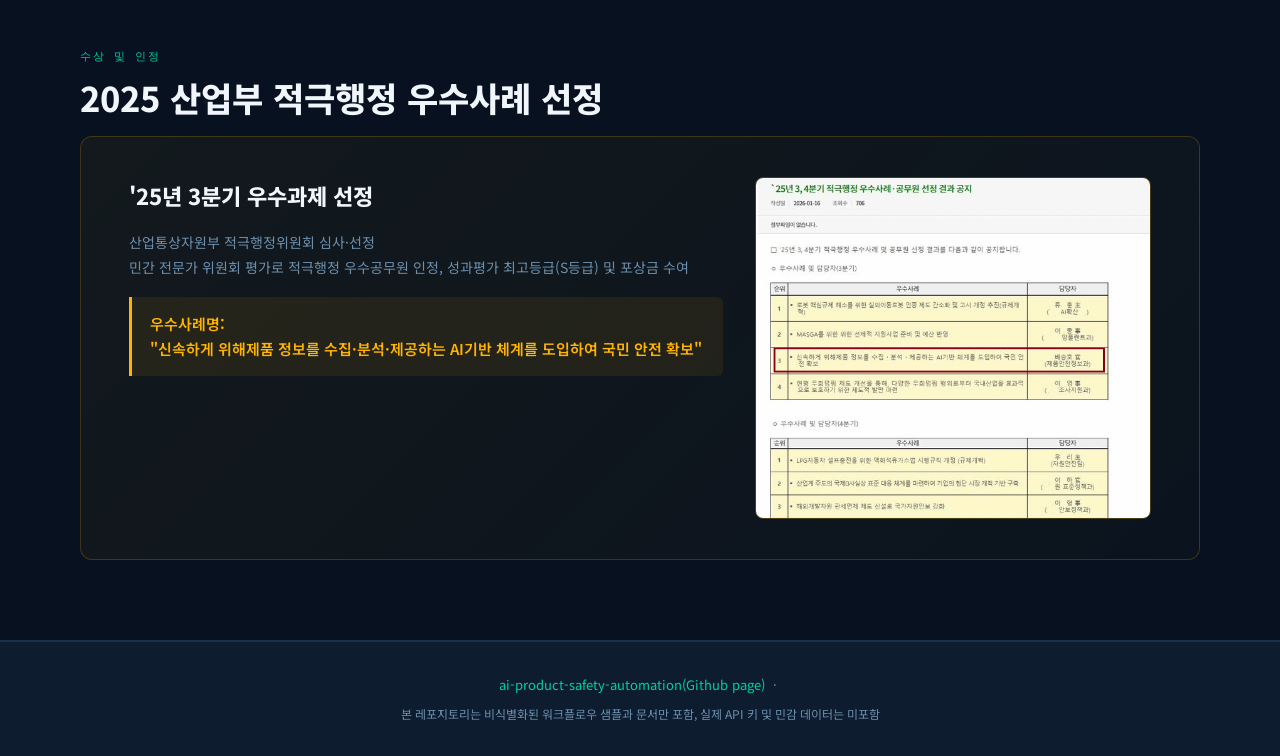
==== commit c6c3a37b: "Add files via upload" ====
--- a/docs/index.html
+++ b/docs/index.html
@@ -35,6 +35,8 @@
     color: var(--text);
     line-height: 1.7;
     overflow-x: hidden;
+    word-break: keep-all;
+    overflow-wrap: break-word;
   }
 
   /* ── LANG TOGGLE ── */
@@ -284,6 +286,37 @@
     font-family: 'JetBrains Mono', monospace;
     font-size: 10px; color: var(--muted); letter-spacing: 0.08em;
   }
+
+  /* ── VIDEO TRIGGER + MODAL ── */
+  .video-trigger {
+    display: flex; align-items: center; gap: 10px;
+    width: 100%; padding: 13px 16px;
+    background: rgba(255,180,0,0.08); border: none; border-top: 2px solid rgba(255,180,0,0.35);
+    color: var(--gold); font-size: 13px; font-weight: 600; font-family: inherit;
+    cursor: pointer; text-align: left; transition: background 0.2s, border-color 0.2s;
+  }
+  .video-trigger:hover { background: rgba(255,180,0,0.16); border-top-color: var(--gold); }
+  .video-trigger .play-icon {
+    display: flex; align-items: center; justify-content: center;
+    width: 26px; height: 26px; border-radius: 50%; flex-shrink: 0;
+    background: var(--gold); color: var(--navy); font-size: 11px;
+  }
+  .video-modal-overlay {
+    display: none; position: fixed; inset: 0; z-index: 2000;
+    background: rgba(7,17,31,0.92); backdrop-filter: blur(4px);
+    align-items: center; justify-content: center; padding: 60px 20px;
+  }
+  .video-modal-overlay.open { display: flex; }
+  .video-modal-box { position: relative; width: 100%; max-width: 900px; }
+  .video-modal-box video { width: 100%; display: block; border-radius: 8px; background: #000; }
+  .video-modal-label { color: var(--muted); font-size: 13px; margin-top: 10px; text-align: center; }
+  .video-modal-close {
+    position: absolute; top: -44px; right: 0;
+    background: none; border: 1px solid var(--border); border-radius: 6px;
+    color: var(--text); font-size: 20px; line-height: 1; cursor: pointer;
+    width: 36px; height: 36px;
+  }
+  .video-modal-close:hover { border-color: var(--teal); color: var(--teal); }
 
   /* ── STACK TABLE ── */
   .stack-grid {
@@ -538,7 +571,7 @@
       <div class="ba-item" data-en><span class="ba-icon">📋</span><span class="ba-text">Overseas recall: Manual collection, translation, DB entry taking <strong>up to 4 days</strong></span></div>
       <div class="ba-item" data-kr><span class="ba-icon">🛒</span><span class="ba-text">유통감시: 담당자가 직접 쇼핑몰 방문, <strong>수작업 검색</strong></span></div>
       <div class="ba-item" data-en><span class="ba-icon">🛒</span><span class="ba-text">Marketplace: Manual shopping site visits, <strong>keyword search by hand</strong></span></div>
-      <div class="ba-item" data-kr><span class="ba-icon">📰</span><span class="ba-text">제품사고 뉴스: 매일 수동 검색, <strong>빠른 대응 불가</strong></span></div>
+      <div class="ba-item" data-kr><span class="ba-icon">📰</span><span class="ba-text">주요 제품사고 뉴스: 매일 수동 검색, <strong>빠른 대응 불가</strong></span></div>
       <div class="ba-item" data-en><span class="ba-icon">📰</span><span class="ba-text">News monitoring: Daily manual search, <strong>delayed response</strong></span></div>
     </div>
     <div class="ba-arrow">
@@ -547,14 +580,14 @@
     <div class="ba-side">
       <div class="ba-label after" data-kr>AI 자동화 이후 (After)</div>
       <div class="ba-label after" data-en>After AI Automation</div>
-      <div class="ba-item" data-kr><span class="ba-icon">✅</span><span class="ba-text">OECD 등록: 외주 계약 종료, <strong>연 100만원</strong>으로 완전 자동화</span></div>
-      <div class="ba-item" data-en><span class="ba-icon">✅</span><span class="ba-text">OECD registration: Contract terminated, <strong>$1K/year</strong>, fully automated</span></div>
-      <div class="ba-item" data-kr><span class="ba-icon">✅</span><span class="ba-text">해외 리콜: 매일 자동 수집·다국어 번역, <strong>1시간 이내</strong> 처리</span></div>
-      <div class="ba-item" data-en><span class="ba-icon">✅</span><span class="ba-text">Overseas recall: Auto-collected, multilingual AI translation, processed in <strong>&lt;1 hour</strong></span></div>
-      <div class="ba-item" data-kr><span class="ba-icon">✅</span><span class="ba-text">유통감시: AI 멀티모달 분석, 24/7 <strong>자동 감시·위해성 평가</strong></span></div>
-      <div class="ba-item" data-en><span class="ba-icon">✅</span><span class="ba-text">Marketplace: AI multimodal analysis, 24/7 <strong>automated surveillance</strong></span></div>
-      <div class="ba-item" data-kr><span class="ba-icon">✅</span><span class="ba-text">제품사고 뉴스: 2시간 주기 자동 탐지, <strong>Telegram 즉시 전파</strong></span></div>
-      <div class="ba-item" data-en><span class="ba-icon">✅</span><span class="ba-text">News monitoring: Auto-detected every 2 hours, <strong>instant Telegram alerts</strong></span></div>
+      <div class="ba-item" data-kr><span class="ba-icon">✅</span><span class="ba-text">외주 계약 종료, <strong>연 100만원</strong>으로 완전 자동화</span></div>
+      <div class="ba-item" data-en><span class="ba-icon">✅</span><span class="ba-text">Contract terminated, <strong>$1K/year</strong>, fully automated</span></div>
+      <div class="ba-item" data-kr><span class="ba-icon">✅</span><span class="ba-text">매일 자동 수집·다국어 번역, <strong>1시간 이내</strong> 처리</span></div>
+      <div class="ba-item" data-en><span class="ba-icon">✅</span><span class="ba-text">Auto-collected, multilingual AI translation, processed in <strong>&lt;1 hour</strong></span></div>
+      <div class="ba-item" data-kr><span class="ba-icon">✅</span><span class="ba-text">AI 멀티모달 분석, 실시간 <strong>자동 감시·위해성 평가</strong></span></div>
+      <div class="ba-item" data-en><span class="ba-icon">✅</span><span class="ba-text">AI multimodal analysis, real-time <strong>automated surveillance</strong></span></div>
+      <div class="ba-item" data-kr><span class="ba-icon">✅</span><span class="ba-text">2시간 주기 자동 탐지, <strong>Telegram 즉시 전파</strong></span></div>
+      <div class="ba-item" data-en><span class="ba-icon">✅</span><span class="ba-text">Auto-detected every 2 hours, <strong>instant Telegram alerts</strong></span></div>
     </div>
   </div>
 </section>
@@ -567,7 +600,7 @@
   <span class="section-tag" data-en>Key Features</span>
   <h2 class="section-title" data-kr>4개 AI 기반 자동화 모듈</h2>
   <h2 class="section-title" data-en>4 AI Automation Modules</h2>
-  <p class="section-desc" data-kr>각 모듈은 독립적으로 운영되며, n8n 워크플로우로 오케스트레이션됩니다.</p>
+  <p class="section-desc" data-kr>각 모듈은 독립적으로 운영되며, n8n 자동화 도구가 오케스트레이션</p>
   <p class="section-desc" data-en>Each module operates independently, orchestrated via n8n workflows.</p>
 
   <div class="modules-grid">
@@ -597,6 +630,10 @@
         <div class="screenshot-label">n8n workflow · OECD registration pipeline</div>
         <img src="screenshots/workflow-oecd.png" alt="n8n OECD Registration Workflow" loading="lazy">
       </div>
+      <button class="video-trigger" onclick="openVideoModal('videos/oecd-auto-registration.mp4','시연 영상 · 국내리콜 OECD 자동등록','Demo video · Domestic recall OECD auto-registration')">
+        <span class="play-icon">&#9654;</span>
+        <span data-kr>시연 영상 보기 · 국내리콜 OECD 자동등록</span><span data-en>Watch demo video · OECD auto-registration</span>
+      </button>
     </div>
 
     <!-- Module 2 -->
@@ -638,7 +675,7 @@
         </div>
       </div>
       <div class="module-body">
-        <p data-kr>G사 등에서 리콜 제품 모델번호를 기반으로 판매 여부를 자동 탐지. GPT-4 Vision으로 제품 이미지·후기·문의를 멀티모달 분석</p>
+        <p data-kr>G사 등에서 리콜 제품 모델번호를 기반으로 판매 여부 자동 탐지, GPT-4 Vision으로 제품 이미지·후기·문의 멀티모달 분석</p>
         <p data-en>Auto-detects recalled products on Coupang, Naver Shopping using model numbers. GPT-4 Vision analyzes product images, reviews, and Q&A for risk signals.</p>
         <div class="process-steps">
           <div class="step"><div class="step-num">1</div><span data-kr>ScrapingBee로 쿠키 기반 상품정보 자동 수집</span><span data-en>Cookie-based scraping with ScrapingBee</span></div>
@@ -651,6 +688,10 @@
         <div class="screenshot-label">n8n workflow · news monitoring &amp; alert pipeline</div>
         <img src="screenshots/workflow-marketplace.png" alt="n8n News Monitoring Workflow" loading="lazy">
       </div>
+      <button class="video-trigger" onclick="openVideoModal('videos/ecommerce-recall-detection.mp4','시연 영상 · e커머스 리콜제품 자동 판별','Demo video · E-commerce recalled product auto-detection')">
+        <span class="play-icon">&#9654;</span>
+        <span data-kr>시연 영상 보기 · e커머스 리콜제품 자동 판별</span><span data-en>Watch demo video · E-commerce recall detection</span>
+      </button>
     </div>
 
     <!-- Module 4 -->
@@ -665,7 +706,7 @@
         </div>
       </div>
       <div class="module-body">
-        <p data-kr>네이버 뉴스·소방방재신문을 2시간마다 자동 모니터링. AI가 화재·폭발·감전 등 제품사고 키워드를 분류하고 관계자에게 Telegram으로 즉시 전파</p>
+        <p data-kr>네이버 뉴스·소방방재신문을 2시간마다 자동 모니터링, AI가 화재·폭발·감전 등 제품사고 키워드를 분류해 관계자에게 Telegram으로 즉시 전파</p>
         <p data-en>Auto-monitors Naver News and fire/safety journals every 2 hours. AI classifies fire, explosion, electric shock incidents and sends instant Telegram alerts to stakeholders.</p>
         <div class="process-steps">
           <div class="step"><div class="step-num">1</div><span data-kr>뉴스 포털 RSS/크롤링 (2시간 주기)</span><span data-en>News portal RSS/crawl (every 2 hours)</span></div>
@@ -692,7 +733,7 @@
   <h2 class="section-title" data-kr>기술 스택</h2>
   <h2 class="section-title" data-en>Technology Stack</h2>
   <p class="section-desc" data-kr>
-    서버 관리 없는 클라우드 네이티브 구성. Low-Code 도구로 전문 개발자 없이 운영 가능<br>
+    서버 관리 없는 클라우드 네이티브 구성, Low-Code 도구로 전문 개발자 없이 운영 가능<br>
     <em style="color:var(--teal)">Gemini 선택 이유</em>: 무료 티어의 높은 요청 한도 → 예산 제한 없이 빠르게 PoC 가능
   </p>
   <p class="section-desc" data-en>
@@ -704,37 +745,37 @@
     <div class="stack-card">
       <div class="stack-layer">Automation</div>
       <div class="stack-tech">n8n Cloud</div>
-      <div class="stack-desc" data-kr>워크플로우 오케스트레이션. 노코딩으로 쉽고 빠르게 구축.</div>
+      <div class="stack-desc" data-kr>워크플로우 오케스트레이션, 노코딩으로 쉽고 빠른 구축</div>
       <div class="stack-desc" data-en>Workflow orchestration. No-code, fast and easy to build.</div>
     </div>
     <div class="stack-card">
       <div class="stack-layer">AI / ML</div>
       <div class="stack-tech">ChatGPT · Gemini</div>
-      <div class="stack-desc" data-kr>번역, GPC 분류, 멀티모달 이미지 분석, 위해성 평가.</div>
+      <div class="stack-desc" data-kr>번역, GPC 분류, 멀티모달 이미지 분석, 위해성 평가</div>
       <div class="stack-desc" data-en>Translation, GPC classification, multimodal image analysis, risk assessment.</div>
     </div>
     <div class="stack-card">
       <div class="stack-layer">Database</div>
       <div class="stack-tech">Supabase (PostgreSQL)</div>
-      <div class="stack-desc" data-kr>구조화 데이터 저장, REST API 자동 생성, 실시간 쿼리.</div>
+      <div class="stack-desc" data-kr>구조화 데이터 저장, REST API 자동 생성, 실시간 쿼리</div>
       <div class="stack-desc" data-en>Structured storage, auto-generated REST API, real-time queries.</div>
     </div>
     <div class="stack-card">
       <div class="stack-layer">Web Scraping</div>
       <div class="stack-tech">ScrapingBee · Puppeteer</div>
-      <div class="stack-desc" data-kr>봇 방지 우회, 쿠키 기반 쇼핑몰 데이터 추출.</div>
+      <div class="stack-desc" data-kr>봇 방지 우회, 쿠키 기반 쇼핑몰 데이터 추출</div>
       <div class="stack-desc" data-en>Bot protection bypass, cookie-based e-commerce data extraction.</div>
     </div>
     <div class="stack-card">
       <div class="stack-layer">Integration</div>
       <div class="stack-tech">REST · RSS · Webhooks</div>
-      <div class="stack-desc" data-kr>OECD 포털, safetykorea.kr, 쇼핑몰 API 연동.</div>
+      <div class="stack-desc" data-kr>OECD 포털, safetykorea.kr, 쇼핑몰 API 연동</div>
       <div class="stack-desc" data-en>OECD portal, safetykorea.kr, marketplace API integration.</div>
     </div>
     <div class="stack-card">
       <div class="stack-layer">Alerts</div>
       <div class="stack-tech">Telegram API</div>
-      <div class="stack-desc" data-kr>담당자 실시간 알림. 중대 사고 즉시 전파.</div>
+      <div class="stack-desc" data-kr>담당자 실시간 알림, 중대 사고 즉시 전파</div>
       <div class="stack-desc" data-en>Real-time staff notifications. Instant critical incident alerts.</div>
     </div>
   </div>
@@ -835,8 +876,8 @@
     <div>
       <h3 data-kr>'25년 3분기 우수과제 선정</h3>
       <h3 data-en>Q3 2025 — Proactive Administration Excellence Selection</h3>
-      <p data-kr>산업통상자원부 적극행정위원회에서 심사 · 선정. <br> 
-        민간 전문가 위원회 평가를 통해 적극행정 우수공무원으로 인정받았으며, 성과평가 최고등급(S등급) 및 포상금 수여</p>
+      <p data-kr>산업통상자원부 적극행정위원회 심사·선정 <br>
+        민간 전문가 위원회 평가로 적극행정 우수공무원 인정, 성과평가 최고등급(S등급) 및 포상금 수여</p>
       <p data-en>Selected by the Ministry of Trade, Industry and Energy Proactive Administration Committee. Recognized as an excellent proactive administration civil servant by a private expert panel, receiving top performance grade (S) and commendation.</p>
       <div class="award-highlight" data-kr>
         우수사례명:<br>
@@ -855,6 +896,16 @@
 
 <hr class="divider">
 
+<!-- VIDEO MODAL -->
+<div class="video-modal-overlay" id="videoModalOverlay" onclick="if(event.target===this) closeVideoModal()">
+  <div class="video-modal-box">
+    <button class="video-modal-close" onclick="closeVideoModal()" aria-label="Close">&times;</button>
+    <video id="videoModalPlayer" controls>
+      <source id="videoModalSource" src="" type="video/mp4">
+    </video>
+    <div class="video-modal-label" id="videoModalLabel"></div>
+  </div>
+</div>
 
 <!-- FOOTER -->
 <footer>
@@ -862,7 +913,7 @@
     <a href="https://github.com/HouuYa/ai-product-safety-automation" target="_blank">ai-product-safety-automation(Github page)</a>
     &nbsp;·&nbsp;
   </p>
-  <p style="font-size:12px;" data-kr>본 레포지토리는 비식별화된 워크플로우 샘플과 문서만 포함합니다. 실제 API 키 및 민감 데이터는 미포함.</p>
+  <p style="font-size:12px;" data-kr>본 레포지토리는 비식별화된 워크플로우 샘플과 문서만 포함, 실제 API 키 및 민감 데이터는 미포함</p>
   <p style="font-size:12px;" data-en>This repository contains de-identified sample workflows and documentation only. Production credentials and sensitive data are not included.</p>
 </footer>
 
@@ -889,6 +940,28 @@
   }, { threshold: 0.1 });
 
   document.querySelectorAll('.reveal').forEach(el => observer.observe(el));
+
+  // Video modal
+  function openVideoModal(src, labelKr, labelEn) {
+    const overlay = document.getElementById('videoModalOverlay');
+    const source = document.getElementById('videoModalSource');
+    const player = document.getElementById('videoModalPlayer');
+    const label = document.getElementById('videoModalLabel');
+    source.src = src;
+    player.load();
+    label.textContent = document.body.classList.contains('lang-en') ? labelEn : labelKr;
+    overlay.classList.add('open');
+    player.play().catch(() => {});
+  }
+  function closeVideoModal() {
+    const overlay = document.getElementById('videoModalOverlay');
+    const player = document.getElementById('videoModalPlayer');
+    player.pause();
+    overlay.classList.remove('open');
+  }
+  document.addEventListener('keydown', (e) => {
+    if (e.key === 'Escape') closeVideoModal();
+  });
 </script>
 </body>
 </html>
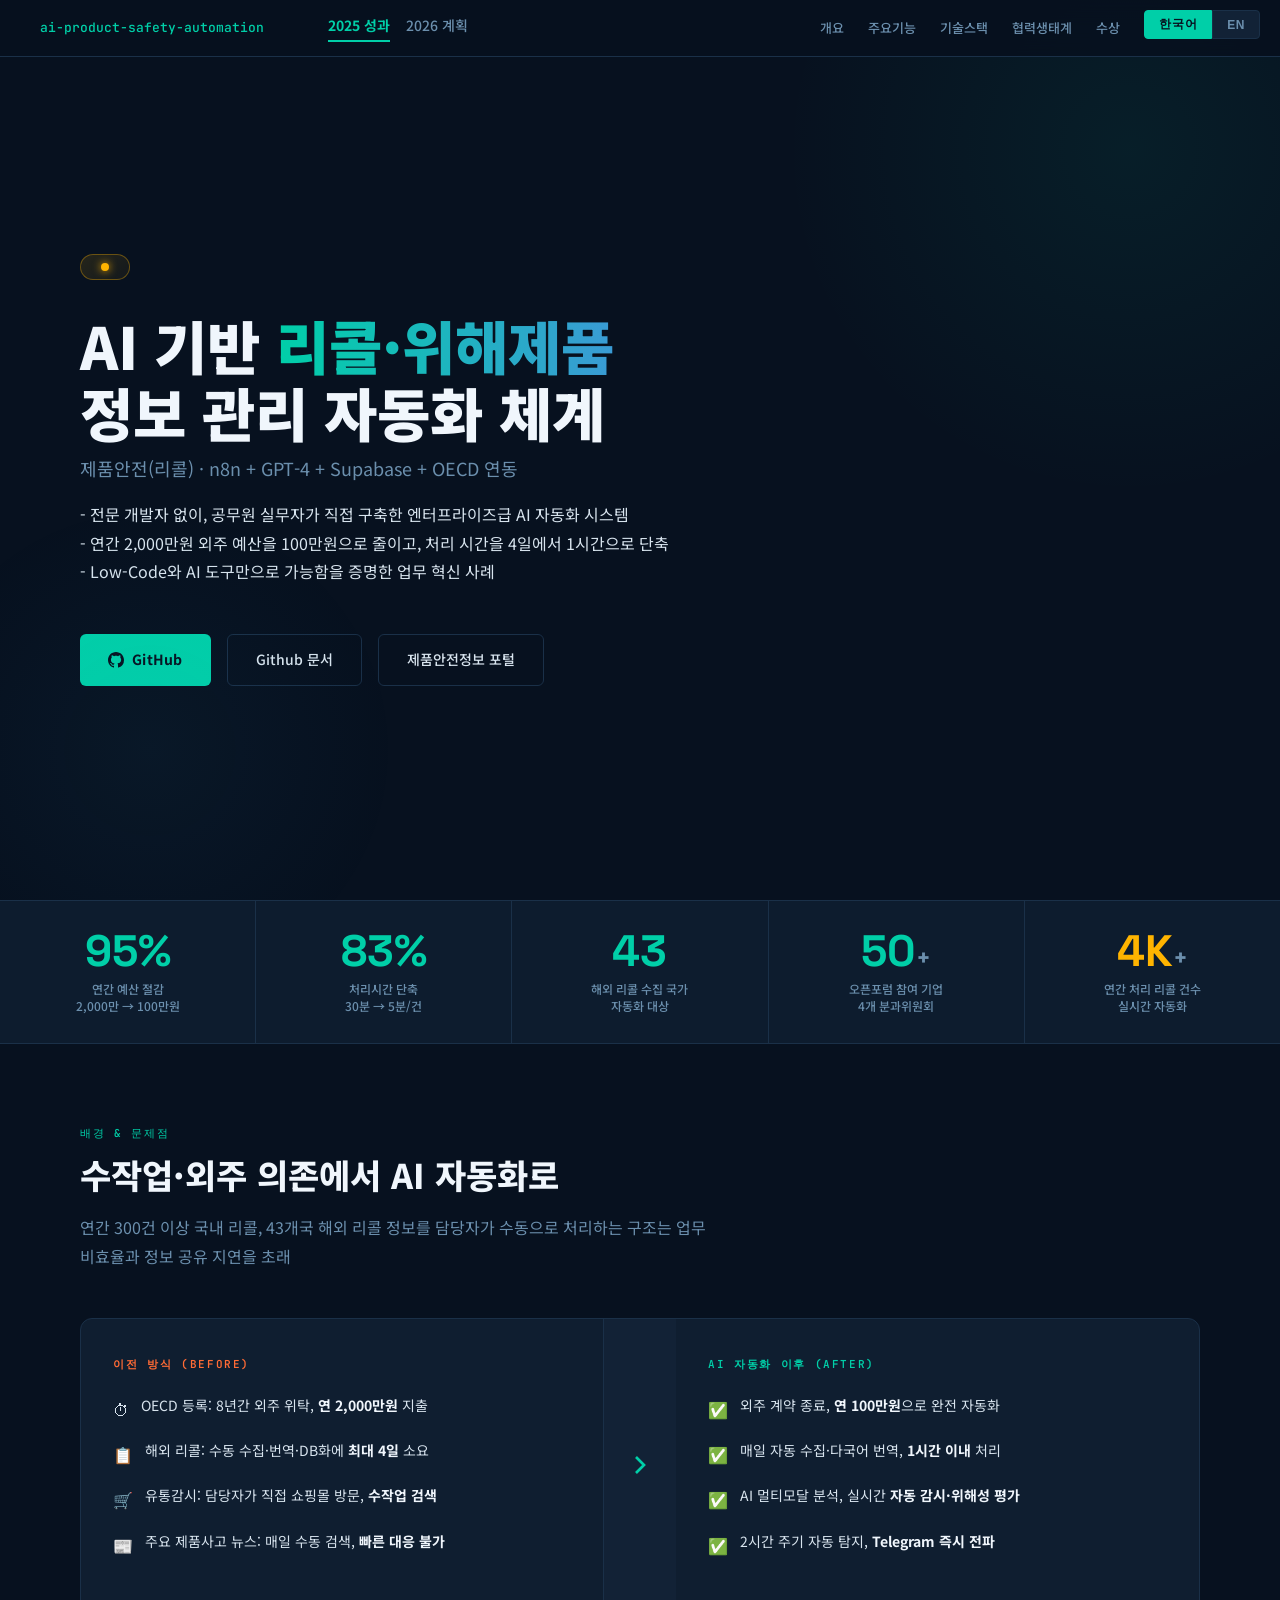
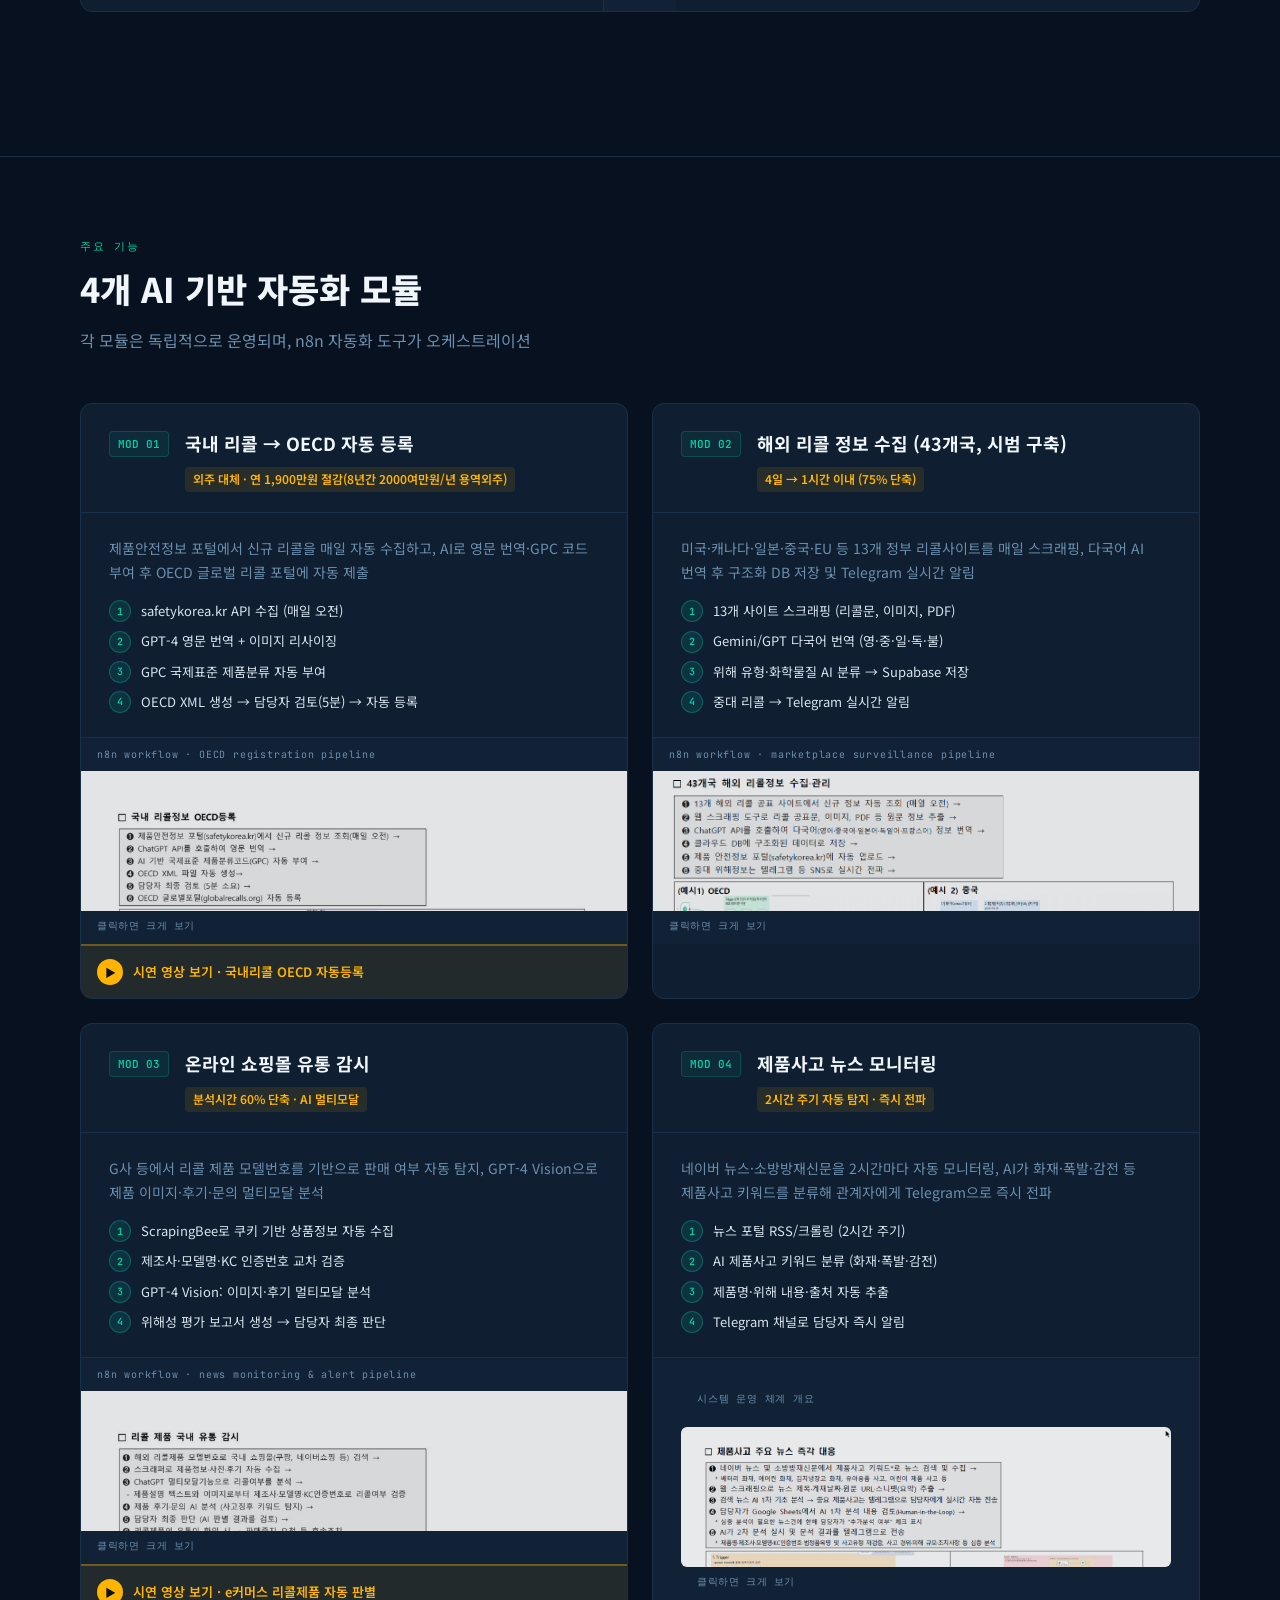
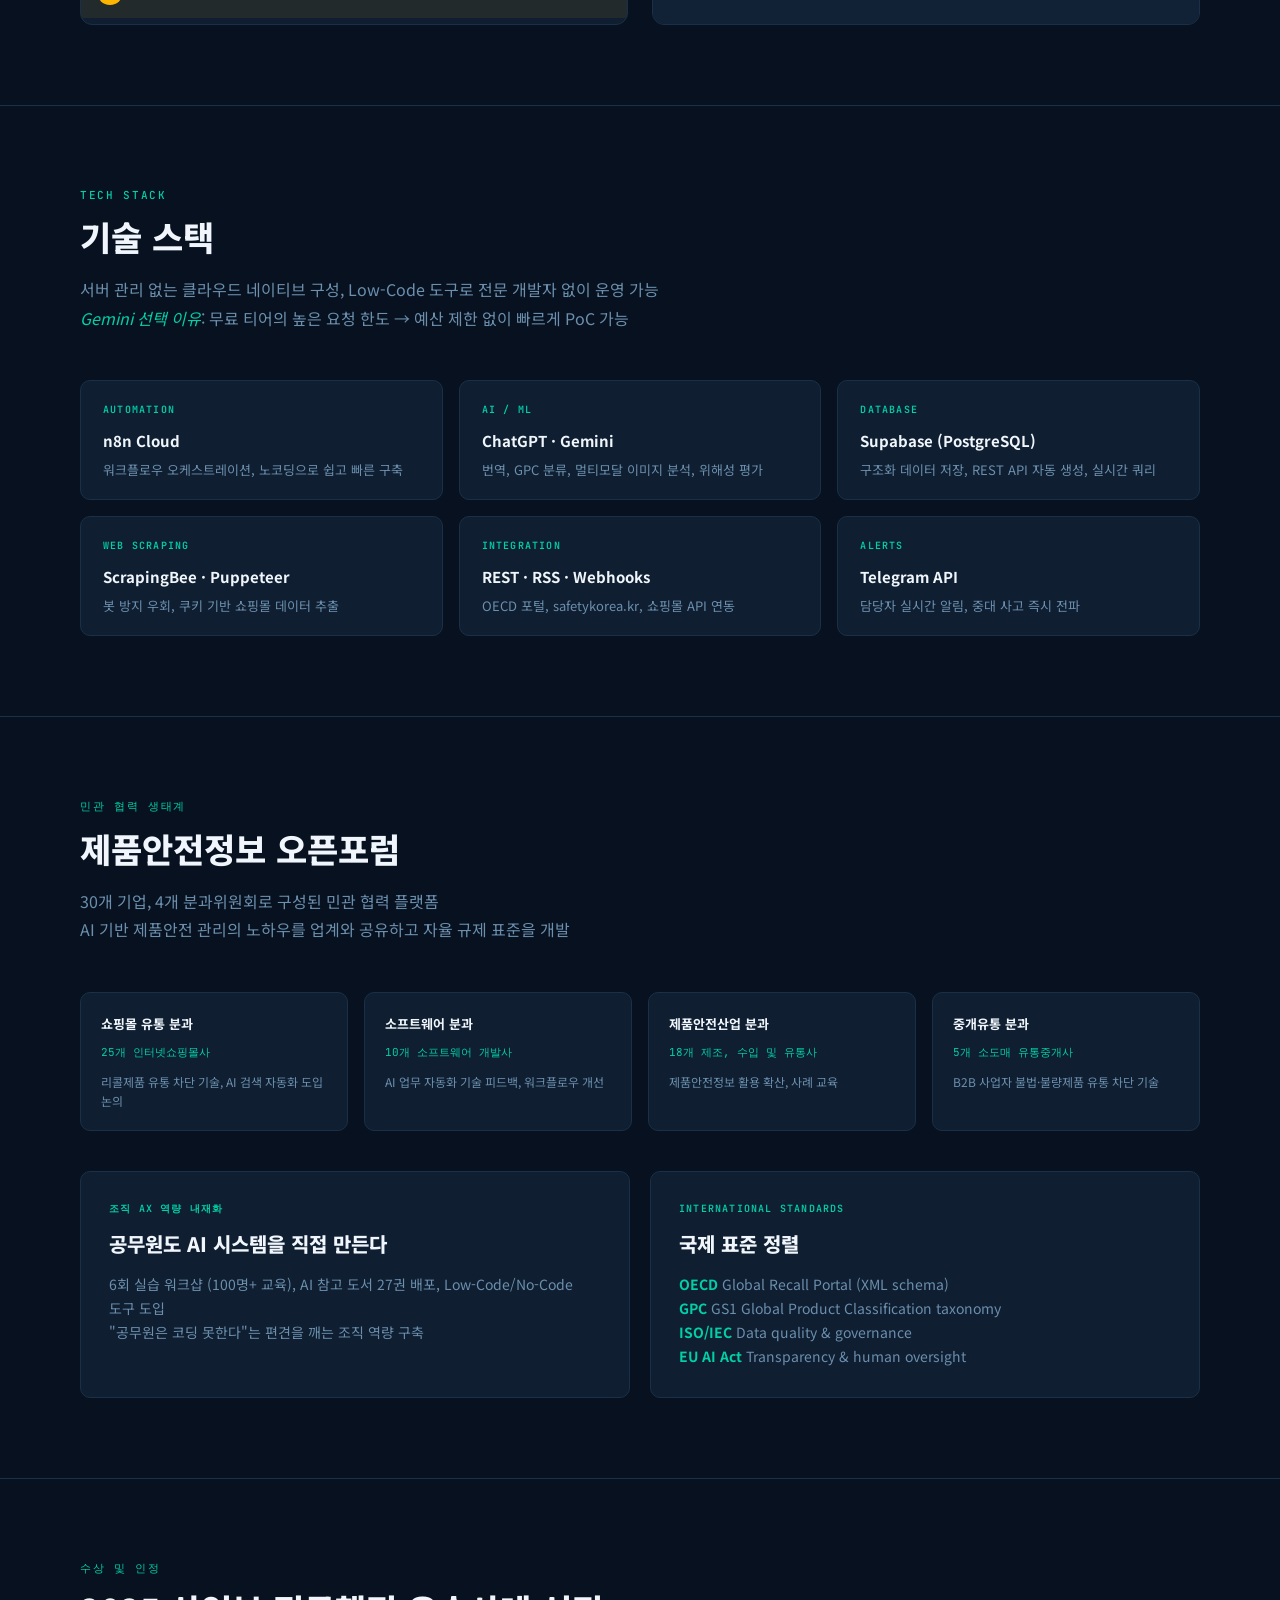
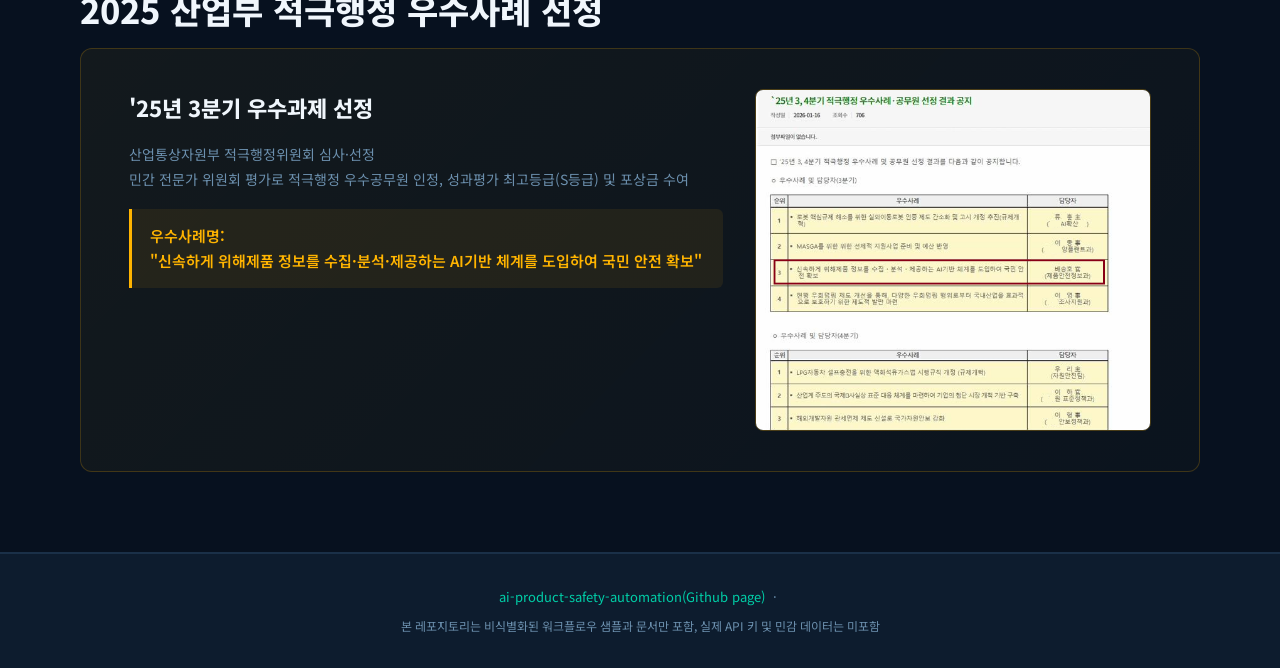
==== commit 8c33cbf3: "Add files via upload" ====
--- a/docs/index.html
+++ b/docs/index.html
@@ -1,967 +1,1019 @@
-<!DOCTYPE html>
-<html lang="ko">
-<head>
-<meta charset="UTF-8">
-<meta name="viewport" content="width=device-width, initial-scale=1.0">
-<title>AI-Based Recall & Product Safety Automation | 배승호 · Seungho Bae</title>
-<meta name="description" content="AI 기반 리콜·사고 위해제품 정보 관리 자동화 체계 | 2025 산업부 적극행정 우수사례 선정">
-<link rel="preconnect" href="https://fonts.googleapis.com">
-<link href="https://fonts.googleapis.com/css2?family=Noto+Sans+KR:wght@300;400;500;700;900&family=Space+Grotesk:wght@300;400;500;600;700&family=JetBrains+Mono:wght@400;500&display=swap" rel="stylesheet">
-<style>
-  :root {
-    --navy:    #07111F;
-    --navy2:   #0D1C2E;
-    --navy3:   #122236;
-    --card:    #0F1E30;
-    --teal:    #00CFA8;
-    --teal2:   #00A888;
-    --gold:    #FFB400;
-    --gold2:   #E09E00;
-    --orange:  #FF6B35;
-    --blue:    #3A9BD5;
-    --text:    #D8E4EE;
-    --muted:   #6B8FAD;
-    --border:  #1A3048;
-    --white:   #F0F6FC;
-  }
-
-  * { margin: 0; padding: 0; box-sizing: border-box; }
-
-  html { scroll-behavior: smooth; }
-
-  body {
-    font-family: 'Noto Sans KR', 'Space Grotesk', sans-serif;
-    background: var(--navy);
-    color: var(--text);
-    line-height: 1.7;
-    overflow-x: hidden;
-    word-break: keep-all;
-    overflow-wrap: break-word;
-  }
-
-  /* ── LANG TOGGLE ── */
-  .lang-bar {
-    position: fixed; top: 0; right: 0; z-index: 999;
-    display: flex; gap: 0; padding: 10px 20px;
-  }
-  .lang-btn {
-    padding: 5px 14px; font-size: 12px; font-weight: 600;
-    background: var(--navy3); color: var(--muted);
-    border: 1px solid var(--border); cursor: pointer;
-    transition: all 0.2s; letter-spacing: 0.05em;
-  }
-  .lang-btn:first-child { border-radius: 4px 0 0 4px; }
-  .lang-btn:last-child  { border-radius: 0 4px 4px 0; }
-  .lang-btn.active { background: var(--teal); color: var(--navy); border-color: var(--teal); }
-  .lang-btn:hover:not(.active) { color: var(--white); }
-
-  /* ── NAV ── */
-  nav {
-    position: fixed; top: 0; left: 0; right: 0; z-index: 100;
-    background: rgba(7,17,31,0.92); backdrop-filter: blur(12px);
-    border-bottom: 1px solid var(--border);
-    padding: 14px 40px;
-    display: flex; align-items: center; gap: 32px;
-  }
-  .nav-logo {
-    font-family: 'JetBrains Mono', monospace;
-    font-size: 13px; color: var(--teal); font-weight: 500;
-    text-decoration: none; white-space: nowrap;
-  }
-  .nav-links { display: flex; gap: 24px; margin-left: auto; margin-right: 120px; }
-  .nav-links a {
-    font-size: 13px; color: var(--muted); text-decoration: none;
-    transition: color 0.2s; font-weight: 500;
-  }
-  .nav-links a:hover { color: var(--teal); }
-
-  /* ── HERO ── */
-  .hero {
-    min-height: 100vh;
-    display: flex; flex-direction: column; justify-content: center;
-    padding: 120px 80px 80px;
-    position: relative; overflow: hidden;
-  }
-  .hero::before {
-    content: '';
-    position: absolute; top: -200px; right: -200px;
-    width: 700px; height: 700px; border-radius: 50%;
-    background: radial-gradient(circle, rgba(0,207,168,0.07) 0%, transparent 70%);
-    pointer-events: none;
-  }
-  .hero::after {
-    content: '';
-    position: absolute; bottom: -100px; left: -100px;
-    width: 500px; height: 500px; border-radius: 50%;
-    background: radial-gradient(circle, rgba(58,155,213,0.05) 0%, transparent 70%);
-    pointer-events: none;
-  }
-
-  .award-badge {
-    display: inline-flex; align-items: center; gap: 10px;
-    background: linear-gradient(135deg, rgba(255,180,0,0.12), rgba(255,180,0,0.05));
-    border: 1px solid rgba(255,180,0,0.35);
-    border-radius: 100px; padding: 8px 20px;
-    margin-bottom: 32px; width: fit-content;
-    animation: fadeInDown 0.6s ease;
-  }
-  .award-badge .dot {
-    width: 8px; height: 8px; border-radius: 50%;
-    background: var(--gold); box-shadow: 0 0 8px var(--gold);
-    animation: pulse 2s infinite;
-  }
-  @keyframes pulse {
-    0%, 100% { opacity: 1; }
-    50% { opacity: 0.4; }
-  }
-  .award-badge span {
-    font-size: 13px; font-weight: 600; color: var(--gold);
-    letter-spacing: 0.03em;
-  }
-
-  .hero h1 {
-    font-size: clamp(32px, 5vw, 58px);
-    font-weight: 900; line-height: 1.15;
-    color: var(--white); margin-bottom: 8px;
-    animation: fadeInUp 0.7s ease 0.1s both;
-  }
-  .hero h1 em {
-    font-style: normal;
-    background: linear-gradient(90deg, var(--teal), var(--blue));
-    -webkit-background-clip: text; -webkit-text-fill-color: transparent;
-  }
-  .hero .subtitle {
-    font-size: clamp(14px, 2vw, 18px); color: var(--muted);
-    margin-bottom: 16px; font-weight: 400;
-    animation: fadeInUp 0.7s ease 0.2s both;
-  }
-  .hero .desc {
-    max-width: 660px; font-size: 16px; color: var(--text);
-    margin-bottom: 48px; line-height: 1.8;
-    animation: fadeInUp 0.7s ease 0.3s both;
-  }
-
-  .hero-cta {
-    display: flex; gap: 16px; flex-wrap: wrap;
-    animation: fadeInUp 0.7s ease 0.4s both;
-  }
-  .btn-primary {
-    display: inline-flex; align-items: center; gap: 8px;
-    background: var(--teal); color: var(--navy);
-    padding: 13px 28px; border-radius: 6px;
-    font-weight: 700; font-size: 14px; text-decoration: none;
-    transition: all 0.2s; letter-spacing: 0.02em;
-  }
-  .btn-primary:hover { background: var(--teal2); transform: translateY(-2px); }
-  .btn-outline {
-    display: inline-flex; align-items: center; gap: 8px;
-    border: 1.5px solid var(--border); color: var(--text);
-    padding: 13px 28px; border-radius: 6px;
-    font-weight: 500; font-size: 14px; text-decoration: none;
-    transition: all 0.2s;
-  }
-  .btn-outline:hover { border-color: var(--teal); color: var(--teal); }
-
-  @keyframes fadeInDown { from { opacity:0; transform:translateY(-16px); } to { opacity:1; transform:none; } }
-  @keyframes fadeInUp   { from { opacity:0; transform:translateY(20px);  } to { opacity:1; transform:none; } }
-
-  /* ── STATS STRIP ── */
-  .stats-strip {
-    display: grid; grid-template-columns: repeat(5, 1fr);
-    gap: 1px; background: var(--border);
-    border-top: 1px solid var(--border);
-    border-bottom: 1px solid var(--border);
-  }
-  .stat-item {
-    background: var(--navy2); padding: 28px 24px; text-align: center;
-    transition: background 0.2s;
-  }
-  .stat-item:hover { background: var(--navy3); }
-  .stat-num {
-    font-family: 'Space Grotesk', sans-serif;
-    font-size: clamp(28px, 3.5vw, 44px); font-weight: 700;
-    color: var(--teal); line-height: 1;
-    margin-bottom: 8px;
-  }
-  .stat-num.gold { color: var(--gold); }
-  .stat-label { font-size: 12px; color: var(--muted); font-weight: 500; line-height: 1.4; }
-
-  /* ── SECTIONS ── */
-  section { padding: 80px 80px; }
-  .section-tag {
-    font-family: 'JetBrains Mono', monospace;
-    font-size: 11px; font-weight: 500;
-    color: var(--teal); letter-spacing: 0.15em; text-transform: uppercase;
-    margin-bottom: 12px; display: block;
-  }
-  .section-title {
-    font-size: clamp(22px, 3vw, 34px); font-weight: 800;
-    color: var(--white); margin-bottom: 16px; line-height: 1.25;
-  }
-  .section-desc {
-    font-size: 16px; color: var(--muted); max-width: 640px; line-height: 1.8;
-    margin-bottom: 48px;
-  }
-
-  /* ── PROBLEM/SOLUTION ── */
-  .before-after {
-    display: grid; grid-template-columns: 1fr auto 1fr; gap: 0;
-    align-items: stretch; margin-bottom: 64px;
-    background: var(--card); border: 1px solid var(--border); border-radius: 12px;
-    overflow: hidden;
-  }
-  .ba-side { padding: 36px 32px; }
-  .ba-side.before { border-right: 1px solid var(--border); }
-  .ba-label {
-    font-family: 'JetBrains Mono', monospace;
-    font-size: 11px; font-weight: 600; letter-spacing: 0.15em; text-transform: uppercase;
-    margin-bottom: 20px;
-  }
-  .ba-label.before { color: var(--orange); }
-  .ba-label.after  { color: var(--teal); }
-  .ba-arrow {
-    display: flex; align-items: center; justify-content: center;
-    padding: 20px; background: var(--navy3);
-  }
-  .ba-arrow svg { color: var(--teal); }
-  .ba-item { display: flex; gap: 12px; margin-bottom: 16px; align-items: flex-start; }
-  .ba-icon { font-size: 16px; margin-top: 2px; flex-shrink: 0; }
-  .ba-text { font-size: 14px; color: var(--text); line-height: 1.6; }
-  .ba-text strong { color: var(--white); }
-
-  /* ── MODULES GRID ── */
-  .modules-grid {
-    display: grid; grid-template-columns: repeat(2, 1fr);
-    gap: 24px;
-  }
-  .module-card {
-    background: var(--card); border: 1px solid var(--border);
-    border-radius: 12px; overflow: hidden;
-    transition: border-color 0.2s, transform 0.2s;
-  }
-  .module-card:hover { border-color: var(--teal); transform: translateY(-3px); }
-  .module-header {
-    padding: 24px 28px 20px;
-    border-bottom: 1px solid var(--border);
-    display: flex; align-items: flex-start; gap: 16px;
-  }
-  .module-num {
-    font-family: 'JetBrains Mono', monospace;
-    font-size: 11px; font-weight: 600; color: var(--teal);
-    background: rgba(0,207,168,0.08); border: 1px solid rgba(0,207,168,0.2);
-    border-radius: 4px; padding: 3px 8px; white-space: nowrap; margin-top: 3px;
-  }
-  .module-title { font-size: 18px; font-weight: 700; color: var(--white); margin-bottom: 6px; }
-  .module-impact {
-    display: inline-block; font-size: 12px; font-weight: 600;
-    color: var(--gold); background: rgba(255,180,0,0.1);
-    border-radius: 4px; padding: 2px 8px;
-  }
-  .module-body { padding: 24px 28px; }
-  .module-body p { font-size: 14px; color: var(--muted); line-height: 1.7; margin-bottom: 16px; }
-  .process-steps { display: flex; flex-direction: column; gap: 8px; }
-  .step {
-    display: flex; align-items: center; gap: 10px;
-    font-size: 13px; color: var(--text);
-  }
-  .step-num {
-    width: 22px; height: 22px; border-radius: 50%; flex-shrink: 0;
-    background: rgba(0,207,168,0.12); border: 1px solid rgba(0,207,168,0.3);
-    display: flex; align-items: center; justify-content: center;
-    font-family: 'JetBrains Mono', monospace; font-size: 10px; font-weight: 600; color: var(--teal);
-  }
-  .module-screenshot {
-    margin: 0; border-top: 1px solid var(--border);
-    background: var(--navy3);
-    overflow: hidden;
-  }
-  .module-screenshot img {
-    width: 100%; display: block; opacity: 0.88;
-    max-height: 220px; object-fit: cover; object-position: top;
-    transition: opacity 0.3s;
-  }
-  .module-card:hover .module-screenshot img { opacity: 1; }
-  .screenshot-label {
-    padding: 8px 16px;
-    font-family: 'JetBrains Mono', monospace;
-    font-size: 10px; color: var(--muted); letter-spacing: 0.08em;
-  }
-
-  /* ── VIDEO TRIGGER + MODAL ── */
-  .video-trigger {
-    display: flex; align-items: center; gap: 10px;
-    width: 100%; padding: 13px 16px;
-    background: rgba(255,180,0,0.08); border: none; border-top: 2px solid rgba(255,180,0,0.35);
-    color: var(--gold); font-size: 13px; font-weight: 600; font-family: inherit;
-    cursor: pointer; text-align: left; transition: background 0.2s, border-color 0.2s;
-  }
-  .video-trigger:hover { background: rgba(255,180,0,0.16); border-top-color: var(--gold); }
-  .video-trigger .play-icon {
-    display: flex; align-items: center; justify-content: center;
-    width: 26px; height: 26px; border-radius: 50%; flex-shrink: 0;
-    background: var(--gold); color: var(--navy); font-size: 11px;
-  }
-  .video-modal-overlay {
-    display: none; position: fixed; inset: 0; z-index: 2000;
-    background: rgba(7,17,31,0.92); backdrop-filter: blur(4px);
-    align-items: center; justify-content: center; padding: 60px 20px;
-  }
-  .video-modal-overlay.open { display: flex; }
-  .video-modal-box { position: relative; width: 100%; max-width: 900px; }
-  .video-modal-box video { width: 100%; display: block; border-radius: 8px; background: #000; }
-  .video-modal-label { color: var(--muted); font-size: 13px; margin-top: 10px; text-align: center; }
-  .video-modal-close {
-    position: absolute; top: -44px; right: 0;
-    background: none; border: 1px solid var(--border); border-radius: 6px;
-    color: var(--text); font-size: 20px; line-height: 1; cursor: pointer;
-    width: 36px; height: 36px;
-  }
-  .video-modal-close:hover { border-color: var(--teal); color: var(--teal); }
-
-  /* ── STACK TABLE ── */
-  .stack-grid {
-    display: grid; grid-template-columns: repeat(3, 1fr); gap: 16px;
-  }
-  .stack-card {
-    background: var(--card); border: 1px solid var(--border);
-    border-radius: 10px; padding: 20px 22px;
-  }
-  .stack-layer {
-    font-family: 'JetBrains Mono', monospace;
-    font-size: 10px; font-weight: 600; color: var(--teal);
-    letter-spacing: 0.12em; text-transform: uppercase;
-    margin-bottom: 10px;
-  }
-  .stack-tech { font-size: 15px; font-weight: 700; color: var(--white); margin-bottom: 6px; }
-  .stack-desc { font-size: 13px; color: var(--muted); line-height: 1.5; }
-
-  /* ── ECOSYSTEM ── */
-  .forum-grid {
-    display: grid; grid-template-columns: repeat(4, 1fr); gap: 16px;
-    margin-bottom: 40px;
-  }
-  .forum-card {
-    background: var(--card); border: 1px solid var(--border);
-    border-radius: 10px; padding: 20px;
-  }
-  .forum-name {
-    font-size: 13px; font-weight: 700; color: var(--white); margin-bottom: 8px;
-  }
-  .forum-members {
-    font-family: 'JetBrains Mono', monospace;
-    font-size: 11px; color: var(--teal); margin-bottom: 10px;
-  }
-  .forum-desc { font-size: 12px; color: var(--muted); line-height: 1.6; }
-
-  /* ── ARCHITECTURE IMAGE ── */
-  .arch-image-wrap {
-    border: 1px solid var(--border); border-radius: 12px; overflow: hidden;
-    background: white;
-  }
-  .arch-image-wrap img { width: 100%; display: block; }
-
-  /* ── AWARD SECTION ── */
-  .award-section {
-    background: linear-gradient(135deg, rgba(255,180,0,0.05), rgba(255,180,0,0.02));
-    border: 1px solid rgba(255,180,0,0.2);
-    border-radius: 12px; padding: 40px 48px;
-    display: grid; grid-template-columns: 3fr 2fr; gap: 32px; align-items: start;
-  }
-  .award-section h3 { font-size: 22px; font-weight: 800; color: var(--white); margin-bottom: 16px; }
-  .award-section p  { font-size: 14px; color: var(--muted); line-height: 1.8; }
-  .award-highlight {
-    font-size: 15px; font-weight: 600; color: var(--gold);
-    background: rgba(255,180,0,0.08); border-left: 3px solid var(--gold);
-    padding: 14px 18px; border-radius: 0 6px 6px 0; margin-top: 16px;
-    line-height: 1.7;
-  }
-  .award-screenshot {
-    border: 1px solid rgba(255,180,0,0.25); border-radius: 8px; overflow: hidden;
-    align-self: start;
-  }
-  .award-screenshot img {
-    width: 100%; display: block;
-    max-height: 340px; object-fit: cover; object-position: top;
-  }
-
-  /* ── ABOUT ── */
-  .about-card {
-    display: grid; grid-template-columns: auto 1fr; gap: 40px; align-items: start;
-    background: var(--card); border: 1px solid var(--border);
-    border-radius: 12px; padding: 40px 48px;
-  }
-  .about-avatar {
-    width: 80px; height: 80px; border-radius: 50%;
-    background: linear-gradient(135deg, var(--teal), var(--blue));
-    display: flex; align-items: center; justify-content: center;
-    font-size: 32px; font-weight: 900; color: var(--navy); flex-shrink: 0;
-  }
-  .about-name { font-size: 22px; font-weight: 800; color: var(--white); margin-bottom: 4px; }
-  .about-title { font-size: 14px; color: var(--teal); font-weight: 500; margin-bottom: 20px; }
-  .about-items { display: flex; flex-direction: column; gap: 8px; }
-  .about-item { font-size: 14px; color: var(--text); display: flex; gap: 10px; align-items: flex-start; }
-  .about-item::before { content: '─'; color: var(--teal); flex-shrink: 0; margin-top: 2px; }
-  .about-links { display: flex; gap: 12px; margin-top: 24px; }
-
-  /* ── FOOTER ── */
-  footer {
-    background: var(--navy2); border-top: 1px solid var(--border);
-    padding: 32px 80px; text-align: center;
-    font-size: 13px; color: var(--muted);
-  }
-  footer a { color: var(--teal); text-decoration: none; }
-
-  /* ── LANG CONTENT ── */
-  [data-kr], [data-en] { }
-  body.lang-en [data-kr] { display: none; }
-  body.lang-en [data-en] { }
-  body.lang-kr [data-en] { display: none; }
-  body.lang-kr [data-kr] { }
-
-  /* ── DIVIDER ── */
-  .divider { border: none; border-top: 1px solid var(--border); margin: 0; }
-
-  /* ── RESPONSIVE ── */
-  @media (max-width: 900px) {
-    nav { padding: 14px 20px; }
-    .nav-links { display: none; }
-    .hero { padding: 100px 24px 60px; }
-    section { padding: 60px 24px; }
-    .stats-strip { grid-template-columns: repeat(3, 1fr); }
-    .modules-grid { grid-template-columns: 1fr; }
-    .stack-grid { grid-template-columns: repeat(2, 1fr); }
-    .forum-grid { grid-template-columns: repeat(2, 1fr); }
-    .award-section { grid-template-columns: 1fr; }
-    .about-card { grid-template-columns: 1fr; }
-    .before-after { grid-template-columns: 1fr; }
-    .ba-arrow { display: none; }
-    footer { padding: 24px 20px; }
-  }
-
-  /* ── COUNTER ANIMATION ── */
-  .count-up { transition: all 0.5s ease; }
-
-  /* ── SCROLL REVEAL ── */
-  .reveal { opacity: 0; transform: translateY(24px); transition: all 0.6s ease; }
-  .reveal.visible { opacity: 1; transform: none; }
-</style>
-</head>
-<!-- Google tag (gtag.js) -->
-<script async src="https://www.googletagmanager.com/gtag/js?id=G-VM1JFKTGJX"></script>
-<script>
-  window.dataLayer = window.dataLayer || [];
-  function gtag(){dataLayer.push(arguments);}
-  gtag('js', new Date());
-
-  gtag('config', 'G-VM1JFKTGJX');
-</script>
-  
-<body class="lang-kr">
-
-<!-- Language Toggle -->
-<div class="lang-bar">
-  <button class="lang-btn active" onclick="setLang('kr')">한국어</button>
-  <button class="lang-btn" onclick="setLang('en')">EN</button>
-</div>
-
-<!-- Navigation -->
-<nav>
-  <a href="index.html" class="nav-logo">ai-product-safety-automation</a>
-  <!-- 연도 이동 탭 -->
-  <div style="display:flex;gap:16px;margin-left:32px;">
-    <a href="index.html" style="color:var(--teal);font-weight:700;text-decoration:none;font-size:14px;border-bottom:2px solid var(--teal);padding-bottom:2px;">2025 성과</a>
-    <a href="2026.html" style="color:var(--muted);font-weight:500;text-decoration:none;font-size:14px;">2026 계획</a>
-  </div>
-  <div class="nav-links">
-    <a href="#overview" data-kr>개요</a><a href="#overview" data-en>Overview</a>
-    <a href="#modules" data-kr>주요기능</a><a href="#modules" data-en>Features</a>
-    <a href="#stack" data-kr>기술스택</a><a href="#stack" data-en>Tech Stack</a>
-    <a href="#ecosystem" data-kr>협력생태계</a><a href="#ecosystem" data-en>Ecosystem</a>
-    <a href="#award" data-kr>수상</a><a href="#award" data-en>Award</a>
-  </div>
-</nav>
-
-<!-- HERO -->
-<section class="hero" id="top">
-  <div class="award-badge">
-    <div class="dot"></div>
-  </div>
-
-  <h1 data-kr>AI 기반 <em>리콜·위해제품</em><br>정보 관리 자동화 체계</h1>
-  <h1 data-en>AI-Powered <em>Recall & Hazard</em><br>Product Safety Automation</h1>
-
-  <p class="subtitle" data-kr>제품안전(리콜) &middot; n8n + GPT-4 + Supabase + OECD 연동</p>
-  <p class="subtitle" data-en>Product Safety(Recall) &middot; n8n + GPT-4 + Supabase + OECD Integration</p>
-
-  <p class="desc" data-kr>
-    - 전문 개발자 없이, 공무원 실무자가 직접 구축한 엔터프라이즈급 AI 자동화 시스템<br>
-    - 연간 2,000만원 외주 예산을 100만원으로 줄이고, 처리 시간을 4일에서 1시간으로 단축<br>
-    - Low-Code와 AI 도구만으로 가능함을 증명한 업무 혁신 사례
-  </p>
-  <p class="desc" data-en>
-    - An enterprise-grade AI automation system built entirely by a government official — no professional developers.<br>
-    - Reduced annual outsourcing budget from $20K to $1K, and processing time from 4 days to under 1 hour.<br>
-    - A proof-of-concept that public servants can build information systems with modern Low-Code/AI tools.
-  </p>
-
-  <div class="hero-cta">
-    <a href="https://github.com/HouuYa/ai-product-safety-automation" class="btn-primary" target="_blank">
-      <svg width="16" height="16" viewBox="0 0 24 24" fill="currentColor"><path d="M12 0C5.37 0 0 5.37 0 12c0 5.31 3.435 9.795 8.205 11.385.6.105.825-.255.825-.57 0-.285-.015-1.23-.015-2.235-3.015.555-3.795-.735-4.035-1.41-.135-.345-.72-1.41-1.23-1.695-.42-.225-1.02-.78-.015-.795.945-.015 1.62.87 1.845 1.23 1.08 1.815 2.805 1.305 3.495.99.105-.78.42-1.305.765-1.605-2.67-.3-5.46-1.335-5.46-5.925 0-1.305.465-2.385 1.23-3.225-.12-.3-.54-1.53.12-3.18 0 0 1.005-.315 3.3 1.23.96-.27 1.98-.405 3-.405s2.04.135 3 .405c2.295-1.56 3.3-1.23 3.3-1.23.66 1.65.24 2.88.12 3.18.765.84 1.23 1.905 1.23 3.225 0 4.605-2.805 5.625-5.475 5.925.435.375.81 1.095.81 2.22 0 1.605-.015 2.895-.015 3.3 0 .315.225.69.825.57A12.02 12.02 0 0024 12c0-6.63-5.37-12-12-12z"/></svg>
-      GitHub
-    </a>
-    <a href="https://github.com/HouuYa/ai-product-safety-automation/blob/main/README_KR.md" class="btn-outline" target="_blank">
-      <span data-kr>Github 문서</span><span data-en>Github Docs</span>
-    </a>
-    <a href="https://www.safetykorea.kr" class="btn-outline" target="_blank">
-      <span data-kr>제품안전정보 포털</span><span data-en>Product Safety Korea Portal</span>
-    </a>
-  </div>
-</section>
-
-<!-- STATS STRIP -->
-<div class="stats-strip" id="overview">
-  <div class="stat-item">
-    <div class="stat-num">95%</div>
-    <div class="stat-label" data-kr>연간 예산 절감<br>2,000만 → 100만원</div>
-    <div class="stat-label" data-en>Cost Reduction<br>$20K → $1K/year</div>
-  </div>
-  <div class="stat-item">
-    <div class="stat-num">83%</div>
-    <div class="stat-label" data-kr>처리시간 단축<br>30분 → 5분/건</div>
-    <div class="stat-label" data-en>Time Savings<br>30min → 5min/recall</div>
-  </div>
-  <div class="stat-item">
-    <div class="stat-num">43</div>
-    <div class="stat-label" data-kr>해외 리콜 수집 국가<br>자동화 대상</div>
-    <div class="stat-label" data-en>Countries Automated<br>International Recall Data</div>
-  </div>
-  <div class="stat-item">
-    <div class="stat-num">50<span style="font-size:0.55em;color:var(--muted)">+</span></div>
-    <div class="stat-label" data-kr>오픈포럼 참여 기업<br>4개 분과위원회</div>
-    <div class="stat-label" data-en>Forum Partner Companies<br>4 Subcommittees</div>
-  </div>
-  <div class="stat-item">
-    <div class="stat-num gold">4K<span style="font-size:0.55em;color:var(--muted)">+</span></div>
-    <div class="stat-label" data-kr>연간 처리 리콜 건수<br>실시간 자동화</div>
-    <div class="stat-label" data-en>Recalls Processed/Year<br>Real-time Automation</div>
-  </div>
-</div>
-
-<!-- BEFORE / AFTER -->
-<section>
-  <span class="section-tag" data-kr>배경 &amp; 문제점</span>
-  <span class="section-tag" data-en>Background &amp; Problem</span>
-  <h2 class="section-title" data-kr>수작업·외주 의존에서 AI 자동화로</h2>
-  <h2 class="section-title" data-en>From Manual Outsourcing to AI Automation</h2>
-  <p class="section-desc" data-kr>
-    연간 300건 이상 국내 리콜, 43개국 해외 리콜 정보를 담당자가 수동으로 처리하는 구조는
-    업무 비효율과 정보 공유 지연을 초래
-  </p>
-  <p class="section-desc" data-en>
-    Processing 300+ domestic recalls and international data from 43 countries manually created systemic inefficiency and delayed information sharing.
-  </p>
-
-  <div class="before-after reveal">
-    <div class="ba-side before">
-      <div class="ba-label before" data-kr>이전 방식 (Before)</div>
-      <div class="ba-label before" data-en>Before</div>
-      <div class="ba-item" data-kr><span class="ba-icon">⏱</span><span class="ba-text">OECD 등록: 8년간 외주 위탁, <strong>연 2,000만원</strong> 지출</span></div>
-      <div class="ba-item" data-en><span class="ba-icon">⏱</span><span class="ba-text">OECD registration: 8-year outsourcing contract, <strong>$20K/year</strong></span></div>
-      <div class="ba-item" data-kr><span class="ba-icon">📋</span><span class="ba-text">해외 리콜: 수동 수집·번역·DB화에 <strong>최대 4일</strong> 소요</span></div>
-      <div class="ba-item" data-en><span class="ba-icon">📋</span><span class="ba-text">Overseas recall: Manual collection, translation, DB entry taking <strong>up to 4 days</strong></span></div>
-      <div class="ba-item" data-kr><span class="ba-icon">🛒</span><span class="ba-text">유통감시: 담당자가 직접 쇼핑몰 방문, <strong>수작업 검색</strong></span></div>
-      <div class="ba-item" data-en><span class="ba-icon">🛒</span><span class="ba-text">Marketplace: Manual shopping site visits, <strong>keyword search by hand</strong></span></div>
-      <div class="ba-item" data-kr><span class="ba-icon">📰</span><span class="ba-text">주요 제품사고 뉴스: 매일 수동 검색, <strong>빠른 대응 불가</strong></span></div>
-      <div class="ba-item" data-en><span class="ba-icon">📰</span><span class="ba-text">News monitoring: Daily manual search, <strong>delayed response</strong></span></div>
-    </div>
-    <div class="ba-arrow">
-      <svg width="32" height="32" viewBox="0 0 24 24" fill="none" stroke="currentColor" stroke-width="2"><polyline points="9 18 15 12 9 6"/></svg>
-    </div>
-    <div class="ba-side">
-      <div class="ba-label after" data-kr>AI 자동화 이후 (After)</div>
-      <div class="ba-label after" data-en>After AI Automation</div>
-      <div class="ba-item" data-kr><span class="ba-icon">✅</span><span class="ba-text">외주 계약 종료, <strong>연 100만원</strong>으로 완전 자동화</span></div>
-      <div class="ba-item" data-en><span class="ba-icon">✅</span><span class="ba-text">Contract terminated, <strong>$1K/year</strong>, fully automated</span></div>
-      <div class="ba-item" data-kr><span class="ba-icon">✅</span><span class="ba-text">매일 자동 수집·다국어 번역, <strong>1시간 이내</strong> 처리</span></div>
-      <div class="ba-item" data-en><span class="ba-icon">✅</span><span class="ba-text">Auto-collected, multilingual AI translation, processed in <strong>&lt;1 hour</strong></span></div>
-      <div class="ba-item" data-kr><span class="ba-icon">✅</span><span class="ba-text">AI 멀티모달 분석, 실시간 <strong>자동 감시·위해성 평가</strong></span></div>
-      <div class="ba-item" data-en><span class="ba-icon">✅</span><span class="ba-text">AI multimodal analysis, real-time <strong>automated surveillance</strong></span></div>
-      <div class="ba-item" data-kr><span class="ba-icon">✅</span><span class="ba-text">2시간 주기 자동 탐지, <strong>Telegram 즉시 전파</strong></span></div>
-      <div class="ba-item" data-en><span class="ba-icon">✅</span><span class="ba-text">Auto-detected every 2 hours, <strong>instant Telegram alerts</strong></span></div>
-    </div>
-  </div>
-</section>
-
-<hr class="divider">
-
-<!-- MODULES -->
-<section id="modules">
-  <span class="section-tag" data-kr>주요 기능</span>
-  <span class="section-tag" data-en>Key Features</span>
-  <h2 class="section-title" data-kr>4개 AI 기반 자동화 모듈</h2>
-  <h2 class="section-title" data-en>4 AI Automation Modules</h2>
-  <p class="section-desc" data-kr>각 모듈은 독립적으로 운영되며, n8n 자동화 도구가 오케스트레이션</p>
-  <p class="section-desc" data-en>Each module operates independently, orchestrated via n8n workflows.</p>
-
-  <div class="modules-grid">
-
-    <!-- Module 1 -->
-    <div class="module-card reveal">
-      <div class="module-header">
-        <div class="module-num">MOD 01</div>
-        <div>
-          <div class="module-title" data-kr>국내 리콜 → OECD 자동 등록</div>
-          <div class="module-title" data-en>Domestic Recall → OECD Registration</div>
-          <span class="module-impact" data-kr>외주 대체 · 연 1,900만원 절감(8년간 2000여만원/년 용역외주)</span>
-          <span class="module-impact" data-en>Replaced 8-yr contract · $19K saved</span>
-        </div>
-      </div>
-      <div class="module-body">
-        <p data-kr>제품안전정보 포털에서 신규 리콜을 매일 자동 수집하고, AI로 영문 번역·GPC 코드 부여 후 OECD 글로벌 리콜 포털에 자동 제출</p>
-        <p data-en>Daily auto-collection from safety portal, GPT-4 translation + GPC classification, auto-submission to OECD Global Recall Portal.</p>
-        <div class="process-steps">
-          <div class="step"><div class="step-num">1</div><span data-kr>safetykorea.kr API 수집 (매일 오전)</span><span data-en>safetykorea.kr API pull (daily AM)</span></div>
-          <div class="step"><div class="step-num">2</div><span data-kr>GPT-4 영문 번역 + 이미지 리사이징</span><span data-en>GPT-4 English translation + image resize</span></div>
-          <div class="step"><div class="step-num">3</div><span data-kr>GPC 국제표준 제품분류 자동 부여</span><span data-en>Auto GPC classification (OECD standard)</span></div>
-          <div class="step"><div class="step-num">4</div><span data-kr>OECD XML 생성 → 담당자 검토(5분) → 자동 등록</span><span data-en>OECD XML → 5-min review → auto-submit</span></div>
-        </div>
-      </div>
-      <div class="module-screenshot">
-        <div class="screenshot-label">n8n workflow · OECD registration pipeline</div>
-        <img src="screenshots/workflow-oecd.png" alt="n8n OECD Registration Workflow" loading="lazy">
-      </div>
-      <button class="video-trigger" onclick="openVideoModal('videos/oecd-auto-registration.mp4','시연 영상 · 국내리콜 OECD 자동등록','Demo video · Domestic recall OECD auto-registration')">
-        <span class="play-icon">&#9654;</span>
-        <span data-kr>시연 영상 보기 · 국내리콜 OECD 자동등록</span><span data-en>Watch demo video · OECD auto-registration</span>
-      </button>
-    </div>
-
-    <!-- Module 2 -->
-    <div class="module-card reveal">
-      <div class="module-header">
-        <div class="module-num">MOD 02</div>
-        <div>
-          <div class="module-title" data-kr>해외 리콜 정보 수집 (43개국, 시범 구축)</div>
-          <div class="module-title" data-en>Overseas Recall Collection (43 Countries, Pilot)</div>
-          <span class="module-impact" data-kr>4일 → 1시간 이내 (75% 단축)</span>
-          <span class="module-impact" data-en>4 days → &lt;1 hour (75% faster)</span>
-        </div>
-      </div>
-      <div class="module-body">
-        <p data-kr>미국·캐나다·일본·중국·EU 등 13개 정부 리콜사이트를 매일 스크래핑, 다국어 AI 번역 후 구조화 DB 저장 및 Telegram 실시간 알림</p>
-        <p data-en>Daily scraping of 13 government recall sites (US, Canada, Japan, China, EU), multilingual AI translation, structured DB storage, real-time Telegram alerts.</p>
-        <div class="process-steps">
-          <div class="step"><div class="step-num">1</div><span data-kr>13개 사이트 스크래핑 (리콜문, 이미지, PDF)</span><span data-en>Scrape 13 sites (notices, images, PDFs)</span></div>
-          <div class="step"><div class="step-num">2</div><span data-kr>Gemini/GPT 다국어 번역 (영·중·일·독·불)</span><span data-en>Gemini/GPT multilingual translation</span></div>
-          <div class="step"><div class="step-num">3</div><span data-kr>위해 유형·화학물질 AI 분류 → Supabase 저장</span><span data-en>AI hazard classification → Supabase storage</span></div>
-          <div class="step"><div class="step-num">4</div><span data-kr>중대 리콜 → Telegram 실시간 알림</span><span data-en>Critical recalls → Telegram instant alert</span></div>
-        </div>
-      </div>
-      <div class="module-screenshot">
-        <div class="screenshot-label">n8n workflow · marketplace surveillance pipeline</div>
-        <img src="screenshots/13-recall-sites.png" alt="n8n Marketplace Workflow" loading="lazy">
-      </div>
-    </div>
-
-    <!-- Module 3 -->
-    <div class="module-card reveal">
-      <div class="module-header">
-        <div class="module-num">MOD 03</div>
-        <div>
-          <div class="module-title" data-kr>온라인 쇼핑몰 유통 감시</div>
-          <div class="module-title" data-en>Online Marketplace Surveillance</div>
-          <span class="module-impact" data-kr>분석시간 60% 단축 · AI 멀티모달</span>
-          <span class="module-impact" data-en>60% faster analysis · GPT-4 Vision</span>
-        </div>
-      </div>
-      <div class="module-body">
-        <p data-kr>G사 등에서 리콜 제품 모델번호를 기반으로 판매 여부 자동 탐지, GPT-4 Vision으로 제품 이미지·후기·문의 멀티모달 분석</p>
-        <p data-en>Auto-detects recalled products on Coupang, Naver Shopping using model numbers. GPT-4 Vision analyzes product images, reviews, and Q&A for risk signals.</p>
-        <div class="process-steps">
-          <div class="step"><div class="step-num">1</div><span data-kr>ScrapingBee로 쿠키 기반 상품정보 자동 수집</span><span data-en>Cookie-based scraping with ScrapingBee</span></div>
-          <div class="step"><div class="step-num">2</div><span data-kr>제조사·모델명·KC 인증번호 교차 검증</span><span data-en>Cross-check maker, model, KC certification</span></div>
-          <div class="step"><div class="step-num">3</div><span data-kr>GPT-4 Vision: 이미지·후기 멀티모달 분석</span><span data-en>GPT-4 Vision: image + review multimodal analysis</span></div>
-          <div class="step"><div class="step-num">4</div><span data-kr>위해성 평가 보고서 생성 → 담당자 최종 판단</span><span data-en>Risk report → human final decision</span></div>
-        </div>
-      </div>
-      <div class="module-screenshot">
-        <div class="screenshot-label">n8n workflow · news monitoring &amp; alert pipeline</div>
-        <img src="screenshots/workflow-marketplace.png" alt="n8n News Monitoring Workflow" loading="lazy">
-      </div>
-      <button class="video-trigger" onclick="openVideoModal('videos/ecommerce-recall-detection.mp4','시연 영상 · e커머스 리콜제품 자동 판별','Demo video · E-commerce recalled product auto-detection')">
-        <span class="play-icon">&#9654;</span>
-        <span data-kr>시연 영상 보기 · e커머스 리콜제품 자동 판별</span><span data-en>Watch demo video · E-commerce recall detection</span>
-      </button>
-    </div>
-
-    <!-- Module 4 -->
-    <div class="module-card reveal">
-      <div class="module-header">
-        <div class="module-num">MOD 04</div>
-        <div>
-          <div class="module-title" data-kr>제품사고 뉴스 모니터링</div>
-          <div class="module-title" data-en>Product Incident News Monitoring</div>
-          <span class="module-impact" data-kr>2시간 주기 자동 탐지 · 즉시 전파</span>
-          <span class="module-impact" data-en>2-hour cycle · instant dissemination</span>
-        </div>
-      </div>
-      <div class="module-body">
-        <p data-kr>네이버 뉴스·소방방재신문을 2시간마다 자동 모니터링, AI가 화재·폭발·감전 등 제품사고 키워드를 분류해 관계자에게 Telegram으로 즉시 전파</p>
-        <p data-en>Auto-monitors Naver News and fire/safety journals every 2 hours. AI classifies fire, explosion, electric shock incidents and sends instant Telegram alerts to stakeholders.</p>
-        <div class="process-steps">
-          <div class="step"><div class="step-num">1</div><span data-kr>뉴스 포털 RSS/크롤링 (2시간 주기)</span><span data-en>News portal RSS/crawl (every 2 hours)</span></div>
-          <div class="step"><div class="step-num">2</div><span data-kr>AI 제품사고 키워드 분류 (화재·폭발·감전)</span><span data-en>AI incident classification (fire, explosion, shock)</span></div>
-          <div class="step"><div class="step-num">3</div><span data-kr>제품명·위해 내용·출처 자동 추출</span><span data-en>Auto-extract product, hazard, source</span></div>
-          <div class="step"><div class="step-num">4</div><span data-kr>Telegram 채널로 담당자 즉시 알림</span><span data-en>Instant Telegram notification to team</span></div>
-        </div>
-      </div>
-      <div class="module-screenshot" style="padding:24px 28px; background: var(--navy3);">
-        <div class="screenshot-label" style="margin-bottom:12px;" data-kr>시스템 운영 체계 개요</div>
-        <div class="screenshot-label" style="margin-bottom:12px;" data-en>System Architecture Overview</div>
-        <img src="screenshots/workflow-news.png" alt="Safety Management System Architecture" loading="lazy" style="border-radius:6px; opacity:0.9; max-height:200px; width:100%; object-fit:cover; object-position:top;">
-      </div>
-    </div>
-
-  </div>
-</section>
-
-<hr class="divider">
-
-<!-- TECH STACK -->
-<section id="stack">
-  <span class="section-tag">Tech Stack</span>
-  <h2 class="section-title" data-kr>기술 스택</h2>
-  <h2 class="section-title" data-en>Technology Stack</h2>
-  <p class="section-desc" data-kr>
-    서버 관리 없는 클라우드 네이티브 구성, Low-Code 도구로 전문 개발자 없이 운영 가능<br>
-    <em style="color:var(--teal)">Gemini 선택 이유</em>: 무료 티어의 높은 요청 한도 → 예산 제한 없이 빠르게 PoC 가능
-  </p>
-  <p class="section-desc" data-en>
-    Cloud-native, serverless architecture. Operable without professional developers using Low-Code tools.<br>
-    <em style="color:var(--teal)">Why Gemini?</em>: High free-tier rate limits → rapid PoC without budget constraints
-  </p>
-
-  <div class="stack-grid reveal">
-    <div class="stack-card">
-      <div class="stack-layer">Automation</div>
-      <div class="stack-tech">n8n Cloud</div>
-      <div class="stack-desc" data-kr>워크플로우 오케스트레이션, 노코딩으로 쉽고 빠른 구축</div>
-      <div class="stack-desc" data-en>Workflow orchestration. No-code, fast and easy to build.</div>
-    </div>
-    <div class="stack-card">
-      <div class="stack-layer">AI / ML</div>
-      <div class="stack-tech">ChatGPT · Gemini</div>
-      <div class="stack-desc" data-kr>번역, GPC 분류, 멀티모달 이미지 분석, 위해성 평가</div>
-      <div class="stack-desc" data-en>Translation, GPC classification, multimodal image analysis, risk assessment.</div>
-    </div>
-    <div class="stack-card">
-      <div class="stack-layer">Database</div>
-      <div class="stack-tech">Supabase (PostgreSQL)</div>
-      <div class="stack-desc" data-kr>구조화 데이터 저장, REST API 자동 생성, 실시간 쿼리</div>
-      <div class="stack-desc" data-en>Structured storage, auto-generated REST API, real-time queries.</div>
-    </div>
-    <div class="stack-card">
-      <div class="stack-layer">Web Scraping</div>
-      <div class="stack-tech">ScrapingBee · Puppeteer</div>
-      <div class="stack-desc" data-kr>봇 방지 우회, 쿠키 기반 쇼핑몰 데이터 추출</div>
-      <div class="stack-desc" data-en>Bot protection bypass, cookie-based e-commerce data extraction.</div>
-    </div>
-    <div class="stack-card">
-      <div class="stack-layer">Integration</div>
-      <div class="stack-tech">REST · RSS · Webhooks</div>
-      <div class="stack-desc" data-kr>OECD 포털, safetykorea.kr, 쇼핑몰 API 연동</div>
-      <div class="stack-desc" data-en>OECD portal, safetykorea.kr, marketplace API integration.</div>
-    </div>
-    <div class="stack-card">
-      <div class="stack-layer">Alerts</div>
-      <div class="stack-tech">Telegram API</div>
-      <div class="stack-desc" data-kr>담당자 실시간 알림, 중대 사고 즉시 전파</div>
-      <div class="stack-desc" data-en>Real-time staff notifications. Instant critical incident alerts.</div>
-    </div>
-  </div>
-</section>
-
-<hr class="divider">
-
-<!-- ECOSYSTEM -->
-<section id="ecosystem">
-  <span class="section-tag" data-kr>민관 협력 생태계</span>
-  <span class="section-tag" data-en>Public-Private Ecosystem</span>
-  <h2 class="section-title" data-kr>제품안전정보 오픈포럼</h2>
-  <h2 class="section-title" data-en>Product Safety Information Open Forum</h2>
-  <p class="section-desc" data-kr>
-    30개 기업, 4개 분과위원회로 구성된 민관 협력 플랫폼 <br>
-    AI 기반 제품안전 관리의 노하우를 업계와 공유하고 자율 규제 표준을 개발
-  </p>
-  <p class="section-desc" data-en>
-    A public-private collaboration platform of 50+ companies across 4 subcommittees.
-    Sharing AI-based product safety expertise with industry and developing voluntary standards.
-  </p>
-
-  <div class="forum-grid reveal">
-    <div class="forum-card">
-      <div class="forum-name" data-kr>쇼핑몰 유통 분과</div>
-      <div class="forum-name" data-en>E-Commerce Distribution</div>
-      <div class="forum-members" data-kr>25개 인터넷쇼핑몰사</div>
-      <div class="forum-members" data-en>25 internet shopping mall companies</div>
-      <div class="forum-desc" data-kr>리콜제품 유통 차단 기술, AI 검색 자동화 도입 논의</div>
-      <div class="forum-desc" data-en>Automated AI surveillance, distribution blockade tech</div>
-    </div>
-    <div class="forum-card">
-      <div class="forum-name" data-kr>소프트웨어 분과</div>
-      <div class="forum-name" data-en>Software Subcommittee</div>
-      <div class="forum-members" data-kr>10개 소프트웨어 개발사</div>
-      <div class="forum-members" data-en>10 software development companies</div>
-      <div class="forum-desc" data-kr>AI 업무 자동화 기술 피드백, 워크플로우 개선</div>
-      <div class="forum-desc" data-en>AI automation tech feedback, workflow improvement</div>
-    </div>
-    <div class="forum-card">
-      <div class="forum-name" data-kr>제품안전산업 분과</div>
-      <div class="forum-name" data-en>Product Safety Industry</div>
-      <div class="forum-members" data-kr>18개 제조, 수입 및 유통사</div>
-      <div class="forum-members" data-en>18 manufacturers, importers &amp; distributors</div>
-      <div class="forum-desc" data-kr>제품안전정보 활용 확산, 사례 교육</div>
-      <div class="forum-desc" data-en>Safety data utilization, case study education</div>
-    </div>
-    <div class="forum-card">
-      <div class="forum-name" data-kr>중개유통 분과</div>
-      <div class="forum-name" data-en>Intermediary Distribution</div>
-      <div class="forum-members" data-kr>5개 소도매 유통중개사</div>
-      <div class="forum-members" data-en>5 wholesale/retail distribution intermediaries</div>
-      <div class="forum-desc" data-kr>B2B 사업자 불법·불량제품 유통 차단 기술</div>
-      <div class="forum-desc" data-en>B2B illegal product distribution prevention</div>
-    </div>
-  </div>
-
-  <!-- AX 역량 -->
-  <div style="display:grid; grid-template-columns: 1fr 1fr; gap:20px; margin-top:0;" class="reveal">
-    <div style="background:var(--card); border:1px solid var(--border); border-radius:10px; padding:28px 28px;">
-      <div class="stack-layer" data-kr>조직 AX 역량 내재화</div>
-      <div class="stack-layer" data-en>Organizational AI Transformation</div>
-      <div style="font-size:20px; font-weight:800; color:var(--white); margin:10px 0 12px;" data-kr>공무원도 AI 시스템을 직접 만든다</div>
-      <div style="font-size:20px; font-weight:800; color:var(--white); margin:10px 0 12px;" data-en>Civil Servants Can Build AI Systems</div>
-      <div style="font-size:14px; color:var(--muted); line-height:1.7;" data-kr>
-        6회 실습 워크샵 (100명+ 교육), AI 참고 도서 27권 배포, Low-Code/No-Code 도구 도입<br>
-        "공무원은 코딩 못한다"는 편견을 깨는 조직 역량 구축
-      </div>
-      <div style="font-size:14px; color:var(--muted); line-height:1.7;" data-en>
-        6 hands-on workshops (100+ staff trained), 27 AI books distributed, Low-Code adoption.
-        Breaking the stereotype that "civil servants can't code."
-      </div>
-    </div>
-    <div style="background:var(--card); border:1px solid var(--border); border-radius:10px; padding:28px 28px;">
-      <div class="stack-layer">International Standards</div>
-      <div style="font-size:20px; font-weight:800; color:var(--white); margin:10px 0 12px;" data-kr>국제 표준 정렬</div>
-      <div style="font-size:20px; font-weight:800; color:var(--white); margin:10px 0 12px;" data-en>Aligned with International Standards</div>
-      <div style="font-size:14px; color:var(--muted); line-height:1.7;">
-        <strong style="color:var(--teal)">OECD</strong> Global Recall Portal (XML schema)<br>
-        <strong style="color:var(--teal)">GPC</strong> GS1 Global Product Classification taxonomy<br>
-        <strong style="color:var(--teal)">ISO/IEC</strong> Data quality &amp; governance<br>
-        <strong style="color:var(--teal)">EU AI Act</strong> Transparency &amp; human oversight
-      </div>
-    </div>
-  </div>
-</section>
-
-<hr class="divider">
-
-<!-- AWARD -->
-<section id="award">
-  <span class="section-tag" data-kr>수상 및 인정</span>
-  <span class="section-tag" data-en>Recognition &amp; Awards</span>
-  <h2 class="section-title" data-kr>2025 산업부 적극행정 우수사례 선정</h2>
-  <h2 class="section-title" data-en>2025 Ministry of Trade — Proactive Administration Award</h2>
-
-  <div class="award-section reveal">
-    <div>
-      <h3 data-kr>'25년 3분기 우수과제 선정</h3>
-      <h3 data-en>Q3 2025 — Proactive Administration Excellence Selection</h3>
-      <p data-kr>산업통상자원부 적극행정위원회 심사·선정 <br>
-        민간 전문가 위원회 평가로 적극행정 우수공무원 인정, 성과평가 최고등급(S등급) 및 포상금 수여</p>
-      <p data-en>Selected by the Ministry of Trade, Industry and Energy Proactive Administration Committee. Recognized as an excellent proactive administration civil servant by a private expert panel, receiving top performance grade (S) and commendation.</p>
-      <div class="award-highlight" data-kr>
-        우수사례명:<br>
-         "신속하게 위해제품 정보를 수집·분석·제공하는 AI기반 체계를 도입하여 국민 안전 확보"
-      </div>
-      <div class="award-highlight" data-en>
-        Case title: "Establishing an AI-based system for rapid collection,<br>
-        analysis, and dissemination of hazardous product information to ensure public safety"
-      </div>
-    </div>
-    <div class="award-screenshot">
-      <img src="screenshots/award-2025.png" alt="2025 Proactive Administration Award Selection" loading="lazy">
-    </div>
-  </div>
-</section>
-
-<hr class="divider">
-
-<!-- VIDEO MODAL -->
-<div class="video-modal-overlay" id="videoModalOverlay" onclick="if(event.target===this) closeVideoModal()">
-  <div class="video-modal-box">
-    <button class="video-modal-close" onclick="closeVideoModal()" aria-label="Close">&times;</button>
-    <video id="videoModalPlayer" controls>
-      <source id="videoModalSource" src="" type="video/mp4">
-    </video>
-    <div class="video-modal-label" id="videoModalLabel"></div>
-  </div>
-</div>
-
-<!-- FOOTER -->
-<footer>
-  <p style="margin-bottom:8px;">
-    <a href="https://github.com/HouuYa/ai-product-safety-automation" target="_blank">ai-product-safety-automation(Github page)</a>
-    &nbsp;·&nbsp;
-  </p>
-  <p style="font-size:12px;" data-kr>본 레포지토리는 비식별화된 워크플로우 샘플과 문서만 포함, 실제 API 키 및 민감 데이터는 미포함</p>
-  <p style="font-size:12px;" data-en>This repository contains de-identified sample workflows and documentation only. Production credentials and sensitive data are not included.</p>
-</footer>
-
-
-<script>
-  // Language toggle
-  function setLang(lang) {
-    document.body.className = 'lang-' + lang;
-    document.querySelectorAll('.lang-btn').forEach(btn => {
-      btn.classList.toggle('active', btn.textContent.toLowerCase().includes(lang) ||
-        (lang === 'kr' && btn.textContent === '한국어'));
-    });
-    document.documentElement.lang = lang === 'kr' ? 'ko' : 'en';
-  }
-
-  // Scroll reveal
-  const observer = new IntersectionObserver((entries) => {
-    entries.forEach(e => {
-      if (e.isIntersecting) {
-        e.target.classList.add('visible');
-        observer.unobserve(e.target);
-      }
-    });
-  }, { threshold: 0.1 });
-
-  document.querySelectorAll('.reveal').forEach(el => observer.observe(el));
-
-  // Video modal
-  function openVideoModal(src, labelKr, labelEn) {
-    const overlay = document.getElementById('videoModalOverlay');
-    const source = document.getElementById('videoModalSource');
-    const player = document.getElementById('videoModalPlayer');
-    const label = document.getElementById('videoModalLabel');
-    source.src = src;
-    player.load();
-    label.textContent = document.body.classList.contains('lang-en') ? labelEn : labelKr;
-    overlay.classList.add('open');
-    player.play().catch(() => {});
-  }
-  function closeVideoModal() {
-    const overlay = document.getElementById('videoModalOverlay');
-    const player = document.getElementById('videoModalPlayer');
-    player.pause();
-    overlay.classList.remove('open');
-  }
-  document.addEventListener('keydown', (e) => {
-    if (e.key === 'Escape') closeVideoModal();
-  });
-</script>
-</body>
-</html>
+<!DOCTYPE html>
+<html lang="ko">
+<head>
+<meta charset="UTF-8">
+<meta name="viewport" content="width=device-width, initial-scale=1.0">
+<title>AI-Based Recall & Product Safety Automation | 배승호 · Seungho Bae</title>
+<meta name="description" content="AI 기반 리콜·사고 위해제품 정보 관리 자동화 체계 | 2025 산업부 적극행정 우수사례 선정">
+<link rel="preconnect" href="https://fonts.googleapis.com">
+<link href="https://fonts.googleapis.com/css2?family=Noto+Sans+KR:wght@300;400;500;700;900&family=Space+Grotesk:wght@300;400;500;600;700&family=JetBrains+Mono:wght@400;500&display=swap" rel="stylesheet">
+<style>
+  :root {
+    --navy:    #07111F;
+    --navy2:   #0D1C2E;
+    --navy3:   #122236;
+    --card:    #0F1E30;
+    --teal:    #00CFA8;
+    --teal2:   #00A888;
+    --gold:    #FFB400;
+    --gold2:   #E09E00;
+    --orange:  #FF6B35;
+    --blue:    #3A9BD5;
+    --text:    #D8E4EE;
+    --muted:   #6B8FAD;
+    --border:  #1A3048;
+    --white:   #F0F6FC;
+  }
+
+  * { margin: 0; padding: 0; box-sizing: border-box; }
+
+  html { scroll-behavior: smooth; }
+
+  body {
+    font-family: 'Noto Sans KR', 'Space Grotesk', sans-serif;
+    background: var(--navy);
+    color: var(--text);
+    line-height: 1.7;
+    overflow-x: hidden;
+    word-break: keep-all;
+    overflow-wrap: break-word;
+  }
+
+  /* ── LANG TOGGLE ── */
+  .lang-bar {
+    position: fixed; top: 0; right: 0; z-index: 999;
+    display: flex; gap: 0; padding: 10px 20px;
+  }
+  .lang-btn {
+    padding: 5px 14px; font-size: 12px; font-weight: 600;
+    background: var(--navy3); color: var(--muted);
+    border: 1px solid var(--border); cursor: pointer;
+    transition: all 0.2s; letter-spacing: 0.05em;
+  }
+  .lang-btn:first-child { border-radius: 4px 0 0 4px; }
+  .lang-btn:last-child  { border-radius: 0 4px 4px 0; }
+  .lang-btn.active { background: var(--teal); color: var(--navy); border-color: var(--teal); }
+  .lang-btn:hover:not(.active) { color: var(--white); }
+
+  /* ── NAV ── */
+  nav {
+    position: fixed; top: 0; left: 0; right: 0; z-index: 100;
+    background: rgba(7,17,31,0.92); backdrop-filter: blur(12px);
+    border-bottom: 1px solid var(--border);
+    padding: 14px 40px;
+    display: flex; align-items: center; gap: 32px;
+  }
+  .nav-logo {
+    font-family: 'JetBrains Mono', monospace;
+    font-size: 13px; color: var(--teal); font-weight: 500;
+    text-decoration: none; white-space: nowrap;
+  }
+  .nav-links { display: flex; gap: 24px; margin-left: auto; margin-right: 120px; }
+  .nav-links a {
+    font-size: 13px; color: var(--muted); text-decoration: none;
+    transition: color 0.2s; font-weight: 500;
+  }
+  .nav-links a:hover { color: var(--teal); }
+
+  /* ── HERO ── */
+  .hero {
+    min-height: 100vh;
+    display: flex; flex-direction: column; justify-content: center;
+    padding: 120px 80px 80px;
+    position: relative; overflow: hidden;
+  }
+  .hero::before {
+    content: '';
+    position: absolute; top: -200px; right: -200px;
+    width: 700px; height: 700px; border-radius: 50%;
+    background: radial-gradient(circle, rgba(0,207,168,0.07) 0%, transparent 70%);
+    pointer-events: none;
+  }
+  .hero::after {
+    content: '';
+    position: absolute; bottom: -100px; left: -100px;
+    width: 500px; height: 500px; border-radius: 50%;
+    background: radial-gradient(circle, rgba(58,155,213,0.05) 0%, transparent 70%);
+    pointer-events: none;
+  }
+
+  .award-badge {
+    display: inline-flex; align-items: center; gap: 10px;
+    background: linear-gradient(135deg, rgba(255,180,0,0.12), rgba(255,180,0,0.05));
+    border: 1px solid rgba(255,180,0,0.35);
+    border-radius: 100px; padding: 8px 20px;
+    margin-bottom: 32px; width: fit-content;
+    animation: fadeInDown 0.6s ease;
+  }
+  .award-badge .dot {
+    width: 8px; height: 8px; border-radius: 50%;
+    background: var(--gold); box-shadow: 0 0 8px var(--gold);
+    animation: pulse 2s infinite;
+  }
+  @keyframes pulse {
+    0%, 100% { opacity: 1; }
+    50% { opacity: 0.4; }
+  }
+  .award-badge span {
+    font-size: 13px; font-weight: 600; color: var(--gold);
+    letter-spacing: 0.03em;
+  }
+
+  .hero h1 {
+    font-size: clamp(32px, 5vw, 58px);
+    font-weight: 900; line-height: 1.15;
+    color: var(--white); margin-bottom: 8px;
+    animation: fadeInUp 0.7s ease 0.1s both;
+  }
+  .hero h1 em {
+    font-style: normal;
+    background: linear-gradient(90deg, var(--teal), var(--blue));
+    -webkit-background-clip: text; -webkit-text-fill-color: transparent;
+  }
+  .hero .subtitle {
+    font-size: clamp(14px, 2vw, 18px); color: var(--muted);
+    margin-bottom: 16px; font-weight: 400;
+    animation: fadeInUp 0.7s ease 0.2s both;
+  }
+  .hero .desc {
+    max-width: 660px; font-size: 16px; color: var(--text);
+    margin-bottom: 48px; line-height: 1.8;
+    animation: fadeInUp 0.7s ease 0.3s both;
+  }
+
+  .hero-cta {
+    display: flex; gap: 16px; flex-wrap: wrap;
+    animation: fadeInUp 0.7s ease 0.4s both;
+  }
+  .btn-primary {
+    display: inline-flex; align-items: center; gap: 8px;
+    background: var(--teal); color: var(--navy);
+    padding: 13px 28px; border-radius: 6px;
+    font-weight: 700; font-size: 14px; text-decoration: none;
+    transition: all 0.2s; letter-spacing: 0.02em;
+  }
+  .btn-primary:hover { background: var(--teal2); transform: translateY(-2px); }
+  .btn-outline {
+    display: inline-flex; align-items: center; gap: 8px;
+    border: 1.5px solid var(--border); color: var(--text);
+    padding: 13px 28px; border-radius: 6px;
+    font-weight: 500; font-size: 14px; text-decoration: none;
+    transition: all 0.2s;
+  }
+  .btn-outline:hover { border-color: var(--teal); color: var(--teal); }
+
+  @keyframes fadeInDown { from { opacity:0; transform:translateY(-16px); } to { opacity:1; transform:none; } }
+  @keyframes fadeInUp   { from { opacity:0; transform:translateY(20px);  } to { opacity:1; transform:none; } }
+
+  /* ── STATS STRIP ── */
+  .stats-strip {
+    display: grid; grid-template-columns: repeat(5, 1fr);
+    gap: 1px; background: var(--border);
+    border-top: 1px solid var(--border);
+    border-bottom: 1px solid var(--border);
+  }
+  .stat-item {
+    background: var(--navy2); padding: 28px 24px; text-align: center;
+    transition: background 0.2s;
+  }
+  .stat-item:hover { background: var(--navy3); }
+  .stat-num {
+    font-family: 'Space Grotesk', sans-serif;
+    font-size: clamp(28px, 3.5vw, 44px); font-weight: 700;
+    color: var(--teal); line-height: 1;
+    margin-bottom: 8px;
+  }
+  .stat-num.gold { color: var(--gold); }
+  .stat-label { font-size: 12px; color: var(--muted); font-weight: 500; line-height: 1.4; }
+
+  /* ── SECTIONS ── */
+  section { padding: 80px 80px; }
+  .section-tag {
+    font-family: 'JetBrains Mono', monospace;
+    font-size: 11px; font-weight: 500;
+    color: var(--teal); letter-spacing: 0.15em; text-transform: uppercase;
+    margin-bottom: 12px; display: block;
+  }
+  .section-title {
+    font-size: clamp(22px, 3vw, 34px); font-weight: 800;
+    color: var(--white); margin-bottom: 16px; line-height: 1.25;
+  }
+  .section-desc {
+    font-size: 16px; color: var(--muted); max-width: 640px; line-height: 1.8;
+    margin-bottom: 48px;
+  }
+
+  /* ── PROBLEM/SOLUTION ── */
+  .before-after {
+    display: grid; grid-template-columns: 1fr auto 1fr; gap: 0;
+    align-items: stretch; margin-bottom: 64px;
+    background: var(--card); border: 1px solid var(--border); border-radius: 12px;
+    overflow: hidden;
+  }
+  .ba-side { padding: 36px 32px; }
+  .ba-side.before { border-right: 1px solid var(--border); }
+  .ba-label {
+    font-family: 'JetBrains Mono', monospace;
+    font-size: 11px; font-weight: 600; letter-spacing: 0.15em; text-transform: uppercase;
+    margin-bottom: 20px;
+  }
+  .ba-label.before { color: var(--orange); }
+  .ba-label.after  { color: var(--teal); }
+  .ba-arrow {
+    display: flex; align-items: center; justify-content: center;
+    padding: 20px; background: var(--navy3);
+  }
+  .ba-arrow svg { color: var(--teal); }
+  .ba-item { display: flex; gap: 12px; margin-bottom: 16px; align-items: flex-start; }
+  .ba-icon { font-size: 16px; margin-top: 2px; flex-shrink: 0; }
+  .ba-text { font-size: 14px; color: var(--text); line-height: 1.6; }
+  .ba-text strong { color: var(--white); }
+
+  /* ── MODULES GRID ── */
+  .modules-grid {
+    display: grid; grid-template-columns: repeat(2, 1fr);
+    gap: 24px;
+  }
+  .module-card {
+    background: var(--card); border: 1px solid var(--border);
+    border-radius: 12px; overflow: hidden;
+    transition: border-color 0.2s, transform 0.2s;
+  }
+  .module-card:hover { border-color: var(--teal); transform: translateY(-3px); }
+  .module-header {
+    padding: 24px 28px 20px;
+    border-bottom: 1px solid var(--border);
+    display: flex; align-items: flex-start; gap: 16px;
+  }
+  .module-num {
+    font-family: 'JetBrains Mono', monospace;
+    font-size: 11px; font-weight: 600; color: var(--teal);
+    background: rgba(0,207,168,0.08); border: 1px solid rgba(0,207,168,0.2);
+    border-radius: 4px; padding: 3px 8px; white-space: nowrap; margin-top: 3px;
+  }
+  .module-title { font-size: 18px; font-weight: 700; color: var(--white); margin-bottom: 6px; }
+  .module-impact {
+    display: inline-block; font-size: 12px; font-weight: 600;
+    color: var(--gold); background: rgba(255,180,0,0.1);
+    border-radius: 4px; padding: 2px 8px;
+  }
+  .module-body { padding: 24px 28px; }
+  .module-body p { font-size: 14px; color: var(--muted); line-height: 1.7; margin-bottom: 16px; }
+  .process-steps { display: flex; flex-direction: column; gap: 8px; }
+  .step {
+    display: flex; align-items: center; gap: 10px;
+    font-size: 13px; color: var(--text);
+  }
+  .step-num {
+    width: 22px; height: 22px; border-radius: 50%; flex-shrink: 0;
+    background: rgba(0,207,168,0.12); border: 1px solid rgba(0,207,168,0.3);
+    display: flex; align-items: center; justify-content: center;
+    font-family: 'JetBrains Mono', monospace; font-size: 10px; font-weight: 600; color: var(--teal);
+  }
+  .module-screenshot {
+    margin: 0; border-top: 1px solid var(--border);
+    background: var(--navy3);
+    overflow: hidden;
+  }
+  .module-screenshot img {
+    width: 100%; display: block; opacity: 0.88;
+    max-height: 140px; object-fit: cover; object-position: top;
+    transition: opacity 0.3s;
+    cursor: zoom-in;
+  }
+  .module-card:hover .module-screenshot img { opacity: 1; }
+  .screenshot-zoom-hint {
+    padding: 6px 16px 10px;
+    font-family: 'JetBrains Mono', monospace;
+    font-size: 10px; color: var(--muted); letter-spacing: 0.06em;
+  }
+  .screenshot-label {
+    padding: 8px 16px;
+    font-family: 'JetBrains Mono', monospace;
+    font-size: 10px; color: var(--muted); letter-spacing: 0.08em;
+  }
+
+  /* ── VIDEO TRIGGER + MODAL ── */
+  .video-trigger {
+    display: flex; align-items: center; gap: 10px;
+    width: 100%; padding: 13px 16px;
+    background: rgba(255,180,0,0.08); border: none; border-top: 2px solid rgba(255,180,0,0.35);
+    color: var(--gold); font-size: 13px; font-weight: 600; font-family: inherit;
+    cursor: pointer; text-align: left; transition: background 0.2s, border-color 0.2s;
+  }
+  .video-trigger:hover { background: rgba(255,180,0,0.16); border-top-color: var(--gold); }
+  .video-trigger .play-icon {
+    display: flex; align-items: center; justify-content: center;
+    width: 26px; height: 26px; border-radius: 50%; flex-shrink: 0;
+    background: var(--gold); color: var(--navy); font-size: 11px;
+  }
+  .video-modal-overlay {
+    display: none; position: fixed; inset: 0; z-index: 2000;
+    background: rgba(7,17,31,0.92); backdrop-filter: blur(4px);
+    align-items: center; justify-content: center; padding: 60px 20px;
+  }
+  .video-modal-overlay.open { display: flex; }
+  .video-modal-box { position: relative; width: 100%; max-width: 900px; }
+  .video-modal-box video { width: 100%; display: block; border-radius: 8px; background: #000; }
+  .video-modal-box img {
+    width: 100%; max-height: 82vh; object-fit: contain;
+    display: block; border-radius: 8px; background: var(--navy3);
+  }
+  #imgModalOverlay .video-modal-box { max-width: 1400px; }
+  .video-modal-label { color: var(--muted); font-size: 13px; margin-top: 10px; text-align: center; }
+  .video-modal-close {
+    position: absolute; top: -44px; right: 0;
+    background: none; border: 1px solid var(--border); border-radius: 6px;
+    color: var(--text); font-size: 20px; line-height: 1; cursor: pointer;
+    width: 36px; height: 36px;
+  }
+  .video-modal-close:hover { border-color: var(--teal); color: var(--teal); }
+
+  /* ── STACK TABLE ── */
+  .stack-grid {
+    display: grid; grid-template-columns: repeat(3, 1fr); gap: 16px;
+  }
+  .stack-card {
+    background: var(--card); border: 1px solid var(--border);
+    border-radius: 10px; padding: 20px 22px;
+  }
+  .stack-layer {
+    font-family: 'JetBrains Mono', monospace;
+    font-size: 10px; font-weight: 600; color: var(--teal);
+    letter-spacing: 0.12em; text-transform: uppercase;
+    margin-bottom: 10px;
+  }
+  .stack-tech { font-size: 15px; font-weight: 700; color: var(--white); margin-bottom: 6px; }
+  .stack-desc { font-size: 13px; color: var(--muted); line-height: 1.5; }
+
+  /* ── ECOSYSTEM ── */
+  .forum-grid {
+    display: grid; grid-template-columns: repeat(4, 1fr); gap: 16px;
+    margin-bottom: 40px;
+  }
+  .forum-card {
+    background: var(--card); border: 1px solid var(--border);
+    border-radius: 10px; padding: 20px;
+  }
+  .forum-name {
+    font-size: 13px; font-weight: 700; color: var(--white); margin-bottom: 8px;
+  }
+  .forum-members {
+    font-family: 'JetBrains Mono', monospace;
+    font-size: 11px; color: var(--teal); margin-bottom: 10px;
+  }
+  .forum-desc { font-size: 12px; color: var(--muted); line-height: 1.6; }
+
+  /* ── ARCHITECTURE IMAGE ── */
+  .arch-image-wrap {
+    border: 1px solid var(--border); border-radius: 12px; overflow: hidden;
+    background: white;
+  }
+  .arch-image-wrap img { width: 100%; display: block; }
+
+  /* ── AWARD SECTION ── */
+  .award-section {
+    background: linear-gradient(135deg, rgba(255,180,0,0.05), rgba(255,180,0,0.02));
+    border: 1px solid rgba(255,180,0,0.2);
+    border-radius: 12px; padding: 40px 48px;
+    display: grid; grid-template-columns: 3fr 2fr; gap: 32px; align-items: start;
+  }
+  .award-section h3 { font-size: 22px; font-weight: 800; color: var(--white); margin-bottom: 16px; }
+  .award-section p  { font-size: 14px; color: var(--muted); line-height: 1.8; }
+  .award-highlight {
+    font-size: 15px; font-weight: 600; color: var(--gold);
+    background: rgba(255,180,0,0.08); border-left: 3px solid var(--gold);
+    padding: 14px 18px; border-radius: 0 6px 6px 0; margin-top: 16px;
+    line-height: 1.7;
+  }
+  .award-screenshot {
+    border: 1px solid rgba(255,180,0,0.25); border-radius: 8px; overflow: hidden;
+    align-self: start;
+  }
+  .award-screenshot img {
+    width: 100%; display: block;
+    max-height: 340px; object-fit: cover; object-position: top;
+  }
+
+  /* ── ABOUT ── */
+  .about-card {
+    display: grid; grid-template-columns: auto 1fr; gap: 40px; align-items: start;
+    background: var(--card); border: 1px solid var(--border);
+    border-radius: 12px; padding: 40px 48px;
+  }
+  .about-avatar {
+    width: 80px; height: 80px; border-radius: 50%;
+    background: linear-gradient(135deg, var(--teal), var(--blue));
+    display: flex; align-items: center; justify-content: center;
+    font-size: 32px; font-weight: 900; color: var(--navy); flex-shrink: 0;
+  }
+  .about-name { font-size: 22px; font-weight: 800; color: var(--white); margin-bottom: 4px; }
+  .about-title { font-size: 14px; color: var(--teal); font-weight: 500; margin-bottom: 20px; }
+  .about-items { display: flex; flex-direction: column; gap: 8px; }
+  .about-item { font-size: 14px; color: var(--text); display: flex; gap: 10px; align-items: flex-start; }
+  .about-item::before { content: '─'; color: var(--teal); flex-shrink: 0; margin-top: 2px; }
+  .about-links { display: flex; gap: 12px; margin-top: 24px; }
+
+  /* ── FOOTER ── */
+  footer {
+    background: var(--navy2); border-top: 1px solid var(--border);
+    padding: 32px 80px; text-align: center;
+    font-size: 13px; color: var(--muted);
+  }
+  footer a { color: var(--teal); text-decoration: none; }
+
+  /* ── LANG CONTENT ── */
+  [data-kr], [data-en] { }
+  body.lang-en [data-kr] { display: none; }
+  body.lang-en [data-en] { }
+  body.lang-kr [data-en] { display: none; }
+  body.lang-kr [data-kr] { }
+
+  /* ── DIVIDER ── */
+  .divider { border: none; border-top: 1px solid var(--border); margin: 0; }
+
+  /* ── RESPONSIVE ── */
+  @media (max-width: 900px) {
+    nav { padding: 14px 20px; }
+    .nav-links { display: none; }
+    .hero { padding: 100px 24px 60px; }
+    section { padding: 60px 24px; }
+    .stats-strip { grid-template-columns: repeat(3, 1fr); }
+    .modules-grid { grid-template-columns: 1fr; }
+    .stack-grid { grid-template-columns: repeat(2, 1fr); }
+    .forum-grid { grid-template-columns: repeat(2, 1fr); }
+    .award-section { grid-template-columns: 1fr; }
+    .about-card { grid-template-columns: 1fr; }
+    .before-after { grid-template-columns: 1fr; }
+    .ba-arrow { display: none; }
+    footer { padding: 24px 20px; }
+  }
+
+  /* ── COUNTER ANIMATION ── */
+  .count-up { transition: all 0.5s ease; }
+
+  /* ── SCROLL REVEAL ── */
+  .reveal { opacity: 0; transform: translateY(24px); transition: all 0.6s ease; }
+  .reveal.visible { opacity: 1; transform: none; }
+</style>
+</head>
+<!-- Google tag (gtag.js) -->
+<script async src="https://www.googletagmanager.com/gtag/js?id=G-VM1JFKTGJX"></script>
+<script>
+  window.dataLayer = window.dataLayer || [];
+  function gtag(){dataLayer.push(arguments);}
+  gtag('js', new Date());
+
+  gtag('config', 'G-VM1JFKTGJX');
+</script>
+  
+<body class="lang-kr">
+
+<!-- Language Toggle -->
+<div class="lang-bar">
+  <button class="lang-btn active" onclick="setLang('kr')">한국어</button>
+  <button class="lang-btn" onclick="setLang('en')">EN</button>
+</div>
+
+<!-- Navigation -->
+<nav>
+  <a href="index.html" class="nav-logo">ai-product-safety-automation</a>
+  <!-- 연도 이동 탭 -->
+  <div style="display:flex;gap:16px;margin-left:32px;">
+    <a href="index.html" style="color:var(--teal);font-weight:700;text-decoration:none;font-size:14px;border-bottom:2px solid var(--teal);padding-bottom:2px;">2025 성과</a>
+    <a href="2026.html" style="color:var(--muted);font-weight:500;text-decoration:none;font-size:14px;">2026 계획</a>
+  </div>
+  <div class="nav-links">
+    <a href="#overview" data-kr>개요</a><a href="#overview" data-en>Overview</a>
+    <a href="#modules" data-kr>주요기능</a><a href="#modules" data-en>Features</a>
+    <a href="#stack" data-kr>기술스택</a><a href="#stack" data-en>Tech Stack</a>
+    <a href="#ecosystem" data-kr>협력생태계</a><a href="#ecosystem" data-en>Ecosystem</a>
+    <a href="#award" data-kr>수상</a><a href="#award" data-en>Award</a>
+  </div>
+</nav>
+
+<!-- HERO -->
+<section class="hero" id="top">
+  <div class="award-badge">
+    <div class="dot"></div>
+  </div>
+
+  <h1 data-kr>AI 기반 <em>리콜·위해제품</em><br>정보 관리 자동화 체계</h1>
+  <h1 data-en>AI-Powered <em>Recall & Hazard</em><br>Product Safety Automation</h1>
+
+  <p class="subtitle" data-kr>제품안전(리콜) &middot; n8n + GPT-4 + Supabase + OECD 연동</p>
+  <p class="subtitle" data-en>Product Safety(Recall) &middot; n8n + GPT-4 + Supabase + OECD Integration</p>
+
+  <p class="desc" data-kr>
+    - 전문 개발자 없이, 공무원 실무자가 직접 구축한 엔터프라이즈급 AI 자동화 시스템<br>
+    - 연간 2,000만원 외주 예산을 100만원으로 줄이고, 처리 시간을 4일에서 1시간으로 단축<br>
+    - Low-Code와 AI 도구만으로 가능함을 증명한 업무 혁신 사례
+  </p>
+  <p class="desc" data-en>
+    - An enterprise-grade AI automation system built entirely by a government official — no professional developers.<br>
+    - Reduced annual outsourcing budget from $20K to $1K, and processing time from 4 days to under 1 hour.<br>
+    - A proof-of-concept that public servants can build information systems with modern Low-Code/AI tools.
+  </p>
+
+  <div class="hero-cta">
+    <a href="https://github.com/HouuYa/ai-product-safety-automation" class="btn-primary" target="_blank">
+      <svg width="16" height="16" viewBox="0 0 24 24" fill="currentColor"><path d="M12 0C5.37 0 0 5.37 0 12c0 5.31 3.435 9.795 8.205 11.385.6.105.825-.255.825-.57 0-.285-.015-1.23-.015-2.235-3.015.555-3.795-.735-4.035-1.41-.135-.345-.72-1.41-1.23-1.695-.42-.225-1.02-.78-.015-.795.945-.015 1.62.87 1.845 1.23 1.08 1.815 2.805 1.305 3.495.99.105-.78.42-1.305.765-1.605-2.67-.3-5.46-1.335-5.46-5.925 0-1.305.465-2.385 1.23-3.225-.12-.3-.54-1.53.12-3.18 0 0 1.005-.315 3.3 1.23.96-.27 1.98-.405 3-.405s2.04.135 3 .405c2.295-1.56 3.3-1.23 3.3-1.23.66 1.65.24 2.88.12 3.18.765.84 1.23 1.905 1.23 3.225 0 4.605-2.805 5.625-5.475 5.925.435.375.81 1.095.81 2.22 0 1.605-.015 2.895-.015 3.3 0 .315.225.69.825.57A12.02 12.02 0 0024 12c0-6.63-5.37-12-12-12z"/></svg>
+      GitHub
+    </a>
+    <a href="https://github.com/HouuYa/ai-product-safety-automation/blob/main/README_KR.md" class="btn-outline" target="_blank">
+      <span data-kr>Github 문서</span><span data-en>Github Docs</span>
+    </a>
+    <a href="https://www.safetykorea.kr" class="btn-outline" target="_blank">
+      <span data-kr>제품안전정보 포털</span><span data-en>Product Safety Korea Portal</span>
+    </a>
+  </div>
+</section>
+
+<!-- STATS STRIP -->
+<div class="stats-strip" id="overview">
+  <div class="stat-item">
+    <div class="stat-num">95%</div>
+    <div class="stat-label" data-kr>연간 예산 절감<br>2,000만 → 100만원</div>
+    <div class="stat-label" data-en>Cost Reduction<br>$20K → $1K/year</div>
+  </div>
+  <div class="stat-item">
+    <div class="stat-num">83%</div>
+    <div class="stat-label" data-kr>처리시간 단축<br>30분 → 5분/건</div>
+    <div class="stat-label" data-en>Time Savings<br>30min → 5min/recall</div>
+  </div>
+  <div class="stat-item">
+    <div class="stat-num">43</div>
+    <div class="stat-label" data-kr>해외 리콜 수집 국가<br>자동화 대상</div>
+    <div class="stat-label" data-en>Countries Automated<br>International Recall Data</div>
+  </div>
+  <div class="stat-item">
+    <div class="stat-num">50<span style="font-size:0.55em;color:var(--muted)">+</span></div>
+    <div class="stat-label" data-kr>오픈포럼 참여 기업<br>4개 분과위원회</div>
+    <div class="stat-label" data-en>Forum Partner Companies<br>4 Subcommittees</div>
+  </div>
+  <div class="stat-item">
+    <div class="stat-num gold">4K<span style="font-size:0.55em;color:var(--muted)">+</span></div>
+    <div class="stat-label" data-kr>연간 처리 리콜 건수<br>실시간 자동화</div>
+    <div class="stat-label" data-en>Recalls Processed/Year<br>Real-time Automation</div>
+  </div>
+</div>
+
+<!-- BEFORE / AFTER -->
+<section>
+  <span class="section-tag" data-kr>배경 &amp; 문제점</span>
+  <span class="section-tag" data-en>Background &amp; Problem</span>
+  <h2 class="section-title" data-kr>수작업·외주 의존에서 AI 자동화로</h2>
+  <h2 class="section-title" data-en>From Manual Outsourcing to AI Automation</h2>
+  <p class="section-desc" data-kr>
+    연간 300건 이상 국내 리콜, 43개국 해외 리콜 정보를 담당자가 수동으로 처리하는 구조는
+    업무 비효율과 정보 공유 지연을 초래
+  </p>
+  <p class="section-desc" data-en>
+    Processing 300+ domestic recalls and international data from 43 countries manually created systemic inefficiency and delayed information sharing.
+  </p>
+
+  <div class="before-after reveal">
+    <div class="ba-side before">
+      <div class="ba-label before" data-kr>이전 방식 (Before)</div>
+      <div class="ba-label before" data-en>Before</div>
+      <div class="ba-item" data-kr><span class="ba-icon">⏱</span><span class="ba-text">OECD 등록: 8년간 외주 위탁, <strong>연 2,000만원</strong> 지출</span></div>
+      <div class="ba-item" data-en><span class="ba-icon">⏱</span><span class="ba-text">OECD registration: 8-year outsourcing contract, <strong>$20K/year</strong></span></div>
+      <div class="ba-item" data-kr><span class="ba-icon">📋</span><span class="ba-text">해외 리콜: 수동 수집·번역·DB화에 <strong>최대 4일</strong> 소요</span></div>
+      <div class="ba-item" data-en><span class="ba-icon">📋</span><span class="ba-text">Overseas recall: Manual collection, translation, DB entry taking <strong>up to 4 days</strong></span></div>
+      <div class="ba-item" data-kr><span class="ba-icon">🛒</span><span class="ba-text">유통감시: 담당자가 직접 쇼핑몰 방문, <strong>수작업 검색</strong></span></div>
+      <div class="ba-item" data-en><span class="ba-icon">🛒</span><span class="ba-text">Marketplace: Manual shopping site visits, <strong>keyword search by hand</strong></span></div>
+      <div class="ba-item" data-kr><span class="ba-icon">📰</span><span class="ba-text">주요 제품사고 뉴스: 매일 수동 검색, <strong>빠른 대응 불가</strong></span></div>
+      <div class="ba-item" data-en><span class="ba-icon">📰</span><span class="ba-text">News monitoring: Daily manual search, <strong>delayed response</strong></span></div>
+    </div>
+    <div class="ba-arrow">
+      <svg width="32" height="32" viewBox="0 0 24 24" fill="none" stroke="currentColor" stroke-width="2"><polyline points="9 18 15 12 9 6"/></svg>
+    </div>
+    <div class="ba-side">
+      <div class="ba-label after" data-kr>AI 자동화 이후 (After)</div>
+      <div class="ba-label after" data-en>After AI Automation</div>
+      <div class="ba-item" data-kr><span class="ba-icon">✅</span><span class="ba-text">외주 계약 종료, <strong>연 100만원</strong>으로 완전 자동화</span></div>
+      <div class="ba-item" data-en><span class="ba-icon">✅</span><span class="ba-text">Contract terminated, <strong>$1K/year</strong>, fully automated</span></div>
+      <div class="ba-item" data-kr><span class="ba-icon">✅</span><span class="ba-text">매일 자동 수집·다국어 번역, <strong>1시간 이내</strong> 처리</span></div>
+      <div class="ba-item" data-en><span class="ba-icon">✅</span><span class="ba-text">Auto-collected, multilingual AI translation, processed in <strong>&lt;1 hour</strong></span></div>
+      <div class="ba-item" data-kr><span class="ba-icon">✅</span><span class="ba-text">AI 멀티모달 분석, 실시간 <strong>자동 감시·위해성 평가</strong></span></div>
+      <div class="ba-item" data-en><span class="ba-icon">✅</span><span class="ba-text">AI multimodal analysis, real-time <strong>automated surveillance</strong></span></div>
+      <div class="ba-item" data-kr><span class="ba-icon">✅</span><span class="ba-text">2시간 주기 자동 탐지, <strong>Telegram 즉시 전파</strong></span></div>
+      <div class="ba-item" data-en><span class="ba-icon">✅</span><span class="ba-text">Auto-detected every 2 hours, <strong>instant Telegram alerts</strong></span></div>
+    </div>
+  </div>
+</section>
+
+<hr class="divider">
+
+<!-- MODULES -->
+<section id="modules">
+  <span class="section-tag" data-kr>주요 기능</span>
+  <span class="section-tag" data-en>Key Features</span>
+  <h2 class="section-title" data-kr>4개 AI 기반 자동화 모듈</h2>
+  <h2 class="section-title" data-en>4 AI Automation Modules</h2>
+  <p class="section-desc" data-kr>각 모듈은 독립적으로 운영되며, n8n 자동화 도구가 오케스트레이션</p>
+  <p class="section-desc" data-en>Each module operates independently, orchestrated via n8n workflows.</p>
+
+  <div class="modules-grid">
+
+    <!-- Module 1 -->
+    <div class="module-card reveal">
+      <div class="module-header">
+        <div class="module-num">MOD 01</div>
+        <div>
+          <div class="module-title" data-kr>국내 리콜 → OECD 자동 등록</div>
+          <div class="module-title" data-en>Domestic Recall → OECD Registration</div>
+          <span class="module-impact" data-kr>외주 대체 · 연 1,900만원 절감(8년간 2000여만원/년 용역외주)</span>
+          <span class="module-impact" data-en>Replaced 8-yr contract · $19K saved</span>
+        </div>
+      </div>
+      <div class="module-body">
+        <p data-kr>제품안전정보 포털에서 신규 리콜을 매일 자동 수집하고, AI로 영문 번역·GPC 코드 부여 후 OECD 글로벌 리콜 포털에 자동 제출</p>
+        <p data-en>Daily auto-collection from safety portal, GPT-4 translation + GPC classification, auto-submission to OECD Global Recall Portal.</p>
+        <div class="process-steps">
+          <div class="step"><div class="step-num">1</div><span data-kr>safetykorea.kr API 수집 (매일 오전)</span><span data-en>safetykorea.kr API pull (daily AM)</span></div>
+          <div class="step"><div class="step-num">2</div><span data-kr>GPT-4 영문 번역 + 이미지 리사이징</span><span data-en>GPT-4 English translation + image resize</span></div>
+          <div class="step"><div class="step-num">3</div><span data-kr>GPC 국제표준 제품분류 자동 부여</span><span data-en>Auto GPC classification (OECD standard)</span></div>
+          <div class="step"><div class="step-num">4</div><span data-kr>OECD XML 생성 → 담당자 검토(5분) → 자동 등록</span><span data-en>OECD XML → 5-min review → auto-submit</span></div>
+        </div>
+      </div>
+      <div class="module-screenshot">
+        <div class="screenshot-label">n8n workflow · OECD registration pipeline</div>
+        <img src="screenshots/workflow-oecd.png" alt="n8n OECD Registration Workflow" loading="lazy">
+      </div>
+      <button class="video-trigger" onclick="openVideoModal('videos/oecd-auto-registration.mp4','시연 영상 · 국내리콜 OECD 자동등록','Demo video · Domestic recall OECD auto-registration')">
+        <span class="play-icon">&#9654;</span>
+        <span data-kr>시연 영상 보기 · 국내리콜 OECD 자동등록</span><span data-en>Watch demo video · OECD auto-registration</span>
+      </button>
+    </div>
+
+    <!-- Module 2 -->
+    <div class="module-card reveal">
+      <div class="module-header">
+        <div class="module-num">MOD 02</div>
+        <div>
+          <div class="module-title" data-kr>해외 리콜 정보 수집 (43개국, 시범 구축)</div>
+          <div class="module-title" data-en>Overseas Recall Collection (43 Countries, Pilot)</div>
+          <span class="module-impact" data-kr>4일 → 1시간 이내 (75% 단축)</span>
+          <span class="module-impact" data-en>4 days → &lt;1 hour (75% faster)</span>
+        </div>
+      </div>
+      <div class="module-body">
+        <p data-kr>미국·캐나다·일본·중국·EU 등 13개 정부 리콜사이트를 매일 스크래핑, 다국어 AI 번역 후 구조화 DB 저장 및 Telegram 실시간 알림</p>
+        <p data-en>Daily scraping of 13 government recall sites (US, Canada, Japan, China, EU), multilingual AI translation, structured DB storage, real-time Telegram alerts.</p>
+        <div class="process-steps">
+          <div class="step"><div class="step-num">1</div><span data-kr>13개 사이트 스크래핑 (리콜문, 이미지, PDF)</span><span data-en>Scrape 13 sites (notices, images, PDFs)</span></div>
+          <div class="step"><div class="step-num">2</div><span data-kr>Gemini/GPT 다국어 번역 (영·중·일·독·불)</span><span data-en>Gemini/GPT multilingual translation</span></div>
+          <div class="step"><div class="step-num">3</div><span data-kr>위해 유형·화학물질 AI 분류 → Supabase 저장</span><span data-en>AI hazard classification → Supabase storage</span></div>
+          <div class="step"><div class="step-num">4</div><span data-kr>중대 리콜 → Telegram 실시간 알림</span><span data-en>Critical recalls → Telegram instant alert</span></div>
+        </div>
+      </div>
+      <div class="module-screenshot">
+        <div class="screenshot-label">n8n workflow · marketplace surveillance pipeline</div>
+        <img src="screenshots/13-recall-sites.png" alt="n8n Marketplace Workflow" loading="lazy">
+      </div>
+    </div>
+
+    <!-- Module 3 -->
+    <div class="module-card reveal">
+      <div class="module-header">
+        <div class="module-num">MOD 03</div>
+        <div>
+          <div class="module-title" data-kr>온라인 쇼핑몰 유통 감시</div>
+          <div class="module-title" data-en>Online Marketplace Surveillance</div>
+          <span class="module-impact" data-kr>분석시간 60% 단축 · AI 멀티모달</span>
+          <span class="module-impact" data-en>60% faster analysis · GPT-4 Vision</span>
+        </div>
+      </div>
+      <div class="module-body">
+        <p data-kr>G사 등에서 리콜 제품 모델번호를 기반으로 판매 여부 자동 탐지, GPT-4 Vision으로 제품 이미지·후기·문의 멀티모달 분석</p>
+        <p data-en>Auto-detects recalled products on Coupang, Naver Shopping using model numbers. GPT-4 Vision analyzes product images, reviews, and Q&A for risk signals.</p>
+        <div class="process-steps">
+          <div class="step"><div class="step-num">1</div><span data-kr>ScrapingBee로 쿠키 기반 상품정보 자동 수집</span><span data-en>Cookie-based scraping with ScrapingBee</span></div>
+          <div class="step"><div class="step-num">2</div><span data-kr>제조사·모델명·KC 인증번호 교차 검증</span><span data-en>Cross-check maker, model, KC certification</span></div>
+          <div class="step"><div class="step-num">3</div><span data-kr>GPT-4 Vision: 이미지·후기 멀티모달 분석</span><span data-en>GPT-4 Vision: image + review multimodal analysis</span></div>
+          <div class="step"><div class="step-num">4</div><span data-kr>위해성 평가 보고서 생성 → 담당자 최종 판단</span><span data-en>Risk report → human final decision</span></div>
+        </div>
+      </div>
+      <div class="module-screenshot">
+        <div class="screenshot-label">n8n workflow · news monitoring &amp; alert pipeline</div>
+        <img src="screenshots/workflow-marketplace.png" alt="n8n News Monitoring Workflow" loading="lazy">
+      </div>
+      <button class="video-trigger" onclick="openVideoModal('videos/ecommerce-recall-detection.mp4','시연 영상 · e커머스 리콜제품 자동 판별','Demo video · E-commerce recalled product auto-detection')">
+        <span class="play-icon">&#9654;</span>
+        <span data-kr>시연 영상 보기 · e커머스 리콜제품 자동 판별</span><span data-en>Watch demo video · E-commerce recall detection</span>
+      </button>
+    </div>
+
+    <!-- Module 4 -->
+    <div class="module-card reveal">
+      <div class="module-header">
+        <div class="module-num">MOD 04</div>
+        <div>
+          <div class="module-title" data-kr>제품사고 뉴스 모니터링</div>
+          <div class="module-title" data-en>Product Incident News Monitoring</div>
+          <span class="module-impact" data-kr>2시간 주기 자동 탐지 · 즉시 전파</span>
+          <span class="module-impact" data-en>2-hour cycle · instant dissemination</span>
+        </div>
+      </div>
+      <div class="module-body">
+        <p data-kr>네이버 뉴스·소방방재신문을 2시간마다 자동 모니터링, AI가 화재·폭발·감전 등 제품사고 키워드를 분류해 관계자에게 Telegram으로 즉시 전파</p>
+        <p data-en>Auto-monitors Naver News and fire/safety journals every 2 hours. AI classifies fire, explosion, electric shock incidents and sends instant Telegram alerts to stakeholders.</p>
+        <div class="process-steps">
+          <div class="step"><div class="step-num">1</div><span data-kr>뉴스 포털 RSS/크롤링 (2시간 주기)</span><span data-en>News portal RSS/crawl (every 2 hours)</span></div>
+          <div class="step"><div class="step-num">2</div><span data-kr>AI 제품사고 키워드 분류 (화재·폭발·감전)</span><span data-en>AI incident classification (fire, explosion, shock)</span></div>
+          <div class="step"><div class="step-num">3</div><span data-kr>제품명·위해 내용·출처 자동 추출</span><span data-en>Auto-extract product, hazard, source</span></div>
+          <div class="step"><div class="step-num">4</div><span data-kr>Telegram 채널로 담당자 즉시 알림</span><span data-en>Instant Telegram notification to team</span></div>
+        </div>
+      </div>
+      <div class="module-screenshot" style="padding:24px 28px; background: var(--navy3);">
+        <div class="screenshot-label" style="margin-bottom:12px;" data-kr>시스템 운영 체계 개요</div>
+        <div class="screenshot-label" style="margin-bottom:12px;" data-en>System Architecture Overview</div>
+        <img src="screenshots/workflow-news.png" alt="Safety Management System Architecture" loading="lazy" style="border-radius:6px; opacity:0.9; max-height:140px; width:100%; object-fit:cover; object-position:top;">
+      </div>
+    </div>
+
+  </div>
+</section>
+
+<hr class="divider">
+
+<!-- TECH STACK -->
+<section id="stack">
+  <span class="section-tag">Tech Stack</span>
+  <h2 class="section-title" data-kr>기술 스택</h2>
+  <h2 class="section-title" data-en>Technology Stack</h2>
+  <p class="section-desc" data-kr>
+    서버 관리 없는 클라우드 네이티브 구성, Low-Code 도구로 전문 개발자 없이 운영 가능<br>
+    <em style="color:var(--teal)">Gemini 선택 이유</em>: 무료 티어의 높은 요청 한도 → 예산 제한 없이 빠르게 PoC 가능
+  </p>
+  <p class="section-desc" data-en>
+    Cloud-native, serverless architecture. Operable without professional developers using Low-Code tools.<br>
+    <em style="color:var(--teal)">Why Gemini?</em>: High free-tier rate limits → rapid PoC without budget constraints
+  </p>
+
+  <div class="stack-grid reveal">
+    <div class="stack-card">
+      <div class="stack-layer">Automation</div>
+      <div class="stack-tech">n8n Cloud</div>
+      <div class="stack-desc" data-kr>워크플로우 오케스트레이션, 노코딩으로 쉽고 빠른 구축</div>
+      <div class="stack-desc" data-en>Workflow orchestration. No-code, fast and easy to build.</div>
+    </div>
+    <div class="stack-card">
+      <div class="stack-layer">AI / ML</div>
+      <div class="stack-tech">ChatGPT · Gemini</div>
+      <div class="stack-desc" data-kr>번역, GPC 분류, 멀티모달 이미지 분석, 위해성 평가</div>
+      <div class="stack-desc" data-en>Translation, GPC classification, multimodal image analysis, risk assessment.</div>
+    </div>
+    <div class="stack-card">
+      <div class="stack-layer">Database</div>
+      <div class="stack-tech">Supabase (PostgreSQL)</div>
+      <div class="stack-desc" data-kr>구조화 데이터 저장, REST API 자동 생성, 실시간 쿼리</div>
+      <div class="stack-desc" data-en>Structured storage, auto-generated REST API, real-time queries.</div>
+    </div>
+    <div class="stack-card">
+      <div class="stack-layer">Web Scraping</div>
+      <div class="stack-tech">ScrapingBee · Puppeteer</div>
+      <div class="stack-desc" data-kr>봇 방지 우회, 쿠키 기반 쇼핑몰 데이터 추출</div>
+      <div class="stack-desc" data-en>Bot protection bypass, cookie-based e-commerce data extraction.</div>
+    </div>
+    <div class="stack-card">
+      <div class="stack-layer">Integration</div>
+      <div class="stack-tech">REST · RSS · Webhooks</div>
+      <div class="stack-desc" data-kr>OECD 포털, safetykorea.kr, 쇼핑몰 API 연동</div>
+      <div class="stack-desc" data-en>OECD portal, safetykorea.kr, marketplace API integration.</div>
+    </div>
+    <div class="stack-card">
+      <div class="stack-layer">Alerts</div>
+      <div class="stack-tech">Telegram API</div>
+      <div class="stack-desc" data-kr>담당자 실시간 알림, 중대 사고 즉시 전파</div>
+      <div class="stack-desc" data-en>Real-time staff notifications. Instant critical incident alerts.</div>
+    </div>
+  </div>
+</section>
+
+<hr class="divider">
+
+<!-- ECOSYSTEM -->
+<section id="ecosystem">
+  <span class="section-tag" data-kr>민관 협력 생태계</span>
+  <span class="section-tag" data-en>Public-Private Ecosystem</span>
+  <h2 class="section-title" data-kr>제품안전정보 오픈포럼</h2>
+  <h2 class="section-title" data-en>Product Safety Information Open Forum</h2>
+  <p class="section-desc" data-kr>
+    30개 기업, 4개 분과위원회로 구성된 민관 협력 플랫폼 <br>
+    AI 기반 제품안전 관리의 노하우를 업계와 공유하고 자율 규제 표준을 개발
+  </p>
+  <p class="section-desc" data-en>
+    A public-private collaboration platform of 50+ companies across 4 subcommittees.
+    Sharing AI-based product safety expertise with industry and developing voluntary standards.
+  </p>
+
+  <div class="forum-grid reveal">
+    <div class="forum-card">
+      <div class="forum-name" data-kr>쇼핑몰 유통 분과</div>
+      <div class="forum-name" data-en>E-Commerce Distribution</div>
+      <div class="forum-members" data-kr>25개 인터넷쇼핑몰사</div>
+      <div class="forum-members" data-en>25 internet shopping mall companies</div>
+      <div class="forum-desc" data-kr>리콜제품 유통 차단 기술, AI 검색 자동화 도입 논의</div>
+      <div class="forum-desc" data-en>Automated AI surveillance, distribution blockade tech</div>
+    </div>
+    <div class="forum-card">
+      <div class="forum-name" data-kr>소프트웨어 분과</div>
+      <div class="forum-name" data-en>Software Subcommittee</div>
+      <div class="forum-members" data-kr>10개 소프트웨어 개발사</div>
+      <div class="forum-members" data-en>10 software development companies</div>
+      <div class="forum-desc" data-kr>AI 업무 자동화 기술 피드백, 워크플로우 개선</div>
+      <div class="forum-desc" data-en>AI automation tech feedback, workflow improvement</div>
+    </div>
+    <div class="forum-card">
+      <div class="forum-name" data-kr>제품안전산업 분과</div>
+      <div class="forum-name" data-en>Product Safety Industry</div>
+      <div class="forum-members" data-kr>18개 제조, 수입 및 유통사</div>
+      <div class="forum-members" data-en>18 manufacturers, importers &amp; distributors</div>
+      <div class="forum-desc" data-kr>제품안전정보 활용 확산, 사례 교육</div>
+      <div class="forum-desc" data-en>Safety data utilization, case study education</div>
+    </div>
+    <div class="forum-card">
+      <div class="forum-name" data-kr>중개유통 분과</div>
+      <div class="forum-name" data-en>Intermediary Distribution</div>
+      <div class="forum-members" data-kr>5개 소도매 유통중개사</div>
+      <div class="forum-members" data-en>5 wholesale/retail distribution intermediaries</div>
+      <div class="forum-desc" data-kr>B2B 사업자 불법·불량제품 유통 차단 기술</div>
+      <div class="forum-desc" data-en>B2B illegal product distribution prevention</div>
+    </div>
+  </div>
+
+  <!-- AX 역량 -->
+  <div style="display:grid; grid-template-columns: 1fr 1fr; gap:20px; margin-top:0;" class="reveal">
+    <div style="background:var(--card); border:1px solid var(--border); border-radius:10px; padding:28px 28px;">
+      <div class="stack-layer" data-kr>조직 AX 역량 내재화</div>
+      <div class="stack-layer" data-en>Organizational AI Transformation</div>
+      <div style="font-size:20px; font-weight:800; color:var(--white); margin:10px 0 12px;" data-kr>공무원도 AI 시스템을 직접 만든다</div>
+      <div style="font-size:20px; font-weight:800; color:var(--white); margin:10px 0 12px;" data-en>Civil Servants Can Build AI Systems</div>
+      <div style="font-size:14px; color:var(--muted); line-height:1.7;" data-kr>
+        6회 실습 워크샵 (100명+ 교육), AI 참고 도서 27권 배포, Low-Code/No-Code 도구 도입<br>
+        "공무원은 코딩 못한다"는 편견을 깨는 조직 역량 구축
+      </div>
+      <div style="font-size:14px; color:var(--muted); line-height:1.7;" data-en>
+        6 hands-on workshops (100+ staff trained), 27 AI books distributed, Low-Code adoption.
+        Breaking the stereotype that "civil servants can't code."
+      </div>
+    </div>
+    <div style="background:var(--card); border:1px solid var(--border); border-radius:10px; padding:28px 28px;">
+      <div class="stack-layer">International Standards</div>
+      <div style="font-size:20px; font-weight:800; color:var(--white); margin:10px 0 12px;" data-kr>국제 표준 정렬</div>
+      <div style="font-size:20px; font-weight:800; color:var(--white); margin:10px 0 12px;" data-en>Aligned with International Standards</div>
+      <div style="font-size:14px; color:var(--muted); line-height:1.7;">
+        <strong style="color:var(--teal)">OECD</strong> Global Recall Portal (XML schema)<br>
+        <strong style="color:var(--teal)">GPC</strong> GS1 Global Product Classification taxonomy<br>
+        <strong style="color:var(--teal)">ISO/IEC</strong> Data quality &amp; governance<br>
+        <strong style="color:var(--teal)">EU AI Act</strong> Transparency &amp; human oversight
+      </div>
+    </div>
+  </div>
+</section>
+
+<hr class="divider">
+
+<!-- AWARD -->
+<section id="award">
+  <span class="section-tag" data-kr>수상 및 인정</span>
+  <span class="section-tag" data-en>Recognition &amp; Awards</span>
+  <h2 class="section-title" data-kr>2025 산업부 적극행정 우수사례 선정</h2>
+  <h2 class="section-title" data-en>2025 Ministry of Trade — Proactive Administration Award</h2>
+
+  <div class="award-section reveal">
+    <div>
+      <h3 data-kr>'25년 3분기 우수과제 선정</h3>
+      <h3 data-en>Q3 2025 — Proactive Administration Excellence Selection</h3>
+      <p data-kr>산업통상자원부 적극행정위원회 심사·선정 <br>
+        민간 전문가 위원회 평가로 적극행정 우수공무원 인정, 성과평가 최고등급(S등급) 및 포상금 수여</p>
+      <p data-en>Selected by the Ministry of Trade, Industry and Energy Proactive Administration Committee. Recognized as an excellent proactive administration civil servant by a private expert panel, receiving top performance grade (S) and commendation.</p>
+      <div class="award-highlight" data-kr>
+        우수사례명:<br>
+         "신속하게 위해제품 정보를 수집·분석·제공하는 AI기반 체계를 도입하여 국민 안전 확보"
+      </div>
+      <div class="award-highlight" data-en>
+        Case title: "Establishing an AI-based system for rapid collection,<br>
+        analysis, and dissemination of hazardous product information to ensure public safety"
+      </div>
+    </div>
+    <div class="award-screenshot">
+      <img src="screenshots/award-2025.png" alt="2025 Proactive Administration Award Selection" loading="lazy">
+    </div>
+  </div>
+</section>
+
+<hr class="divider">
+
+<!-- VIDEO MODAL -->
+<div class="video-modal-overlay" id="videoModalOverlay" onclick="if(event.target===this) closeVideoModal()">
+  <div class="video-modal-box">
+    <button class="video-modal-close" onclick="closeVideoModal()" aria-label="Close">&times;</button>
+    <video id="videoModalPlayer" controls>
+      <source id="videoModalSource" src="" type="video/mp4">
+    </video>
+    <div class="video-modal-label" id="videoModalLabel"></div>
+  </div>
+</div>
+
+<!-- IMAGE MODAL -->
+<div class="video-modal-overlay" id="imgModalOverlay" onclick="if(event.target===this) closeImageModal()">
+  <div class="video-modal-box">
+    <button class="video-modal-close" onclick="closeImageModal()" aria-label="Close">&times;</button>
+    <img id="imgModalPicture" src="" alt="">
+    <div class="video-modal-label" id="imgModalLabel"></div>
+  </div>
+</div>
+
+<!-- FOOTER -->
+<footer>
+  <p style="margin-bottom:8px;">
+    <a href="https://github.com/HouuYa/ai-product-safety-automation" target="_blank">ai-product-safety-automation(Github page)</a>
+    &nbsp;·&nbsp;
+  </p>
+  <p style="font-size:12px;" data-kr>본 레포지토리는 비식별화된 워크플로우 샘플과 문서만 포함, 실제 API 키 및 민감 데이터는 미포함</p>
+  <p style="font-size:12px;" data-en>This repository contains de-identified sample workflows and documentation only. Production credentials and sensitive data are not included.</p>
+</footer>
+
+
+<script>
+  // Language toggle
+  function setLang(lang) {
+    document.body.className = 'lang-' + lang;
+    document.querySelectorAll('.lang-btn').forEach(btn => {
+      btn.classList.toggle('active', btn.textContent.toLowerCase().includes(lang) ||
+        (lang === 'kr' && btn.textContent === '한국어'));
+    });
+    document.documentElement.lang = lang === 'kr' ? 'ko' : 'en';
+  }
+
+  // Scroll reveal
+  const observer = new IntersectionObserver((entries) => {
+    entries.forEach(e => {
+      if (e.isIntersecting) {
+        e.target.classList.add('visible');
+        observer.unobserve(e.target);
+      }
+    });
+  }, { threshold: 0.1 });
+
+  document.querySelectorAll('.reveal').forEach(el => observer.observe(el));
+
+  // Video modal
+  function openVideoModal(src, labelKr, labelEn) {
+    const overlay = document.getElementById('videoModalOverlay');
+    const source = document.getElementById('videoModalSource');
+    const player = document.getElementById('videoModalPlayer');
+    const label = document.getElementById('videoModalLabel');
+    source.src = src;
+    player.load();
+    label.textContent = document.body.classList.contains('lang-en') ? labelEn : labelKr;
+    overlay.classList.add('open');
+    player.play().catch(() => {});
+  }
+  function closeVideoModal() {
+    const overlay = document.getElementById('videoModalOverlay');
+    const player = document.getElementById('videoModalPlayer');
+    player.pause();
+    overlay.classList.remove('open');
+  }
+  // Image modal (click a module screenshot to enlarge)
+  function openImageModal(src, label) {
+    const overlay = document.getElementById('imgModalOverlay');
+    document.getElementById('imgModalPicture').src = src;
+    document.getElementById('imgModalLabel').textContent = label || '';
+    overlay.classList.add('open');
+  }
+  function closeImageModal() {
+    document.getElementById('imgModalOverlay').classList.remove('open');
+  }
+
+  document.querySelectorAll('.module-screenshot img').forEach(img => {
+    const box = img.closest('.module-screenshot');
+    const labels = box ? box.querySelectorAll('.screenshot-label') : [];
+    const pickLabel = () => {
+      const en = document.body.classList.contains('lang-en');
+      for (const l of labels) {
+        if (l.hasAttribute('data-kr') && en) continue;
+        if (l.hasAttribute('data-en') && !en) continue;
+        return l.textContent.trim();
+      }
+      return img.alt;
+    };
+    img.addEventListener('click', () => openImageModal(img.currentSrc || img.src, pickLabel()));
+    if (box && !box.querySelector('.screenshot-zoom-hint')) {
+      const hint = document.createElement('div');
+      hint.className = 'screenshot-zoom-hint';
+      hint.innerHTML = '<span data-kr>클릭하면 크게 보기</span><span data-en>Click to enlarge</span>';
+      box.appendChild(hint);
+    }
+  });
+
+  document.addEventListener('keydown', (e) => {
+    if (e.key === 'Escape') { closeVideoModal(); closeImageModal(); }
+  });
+</script>
+</body>
+</html>
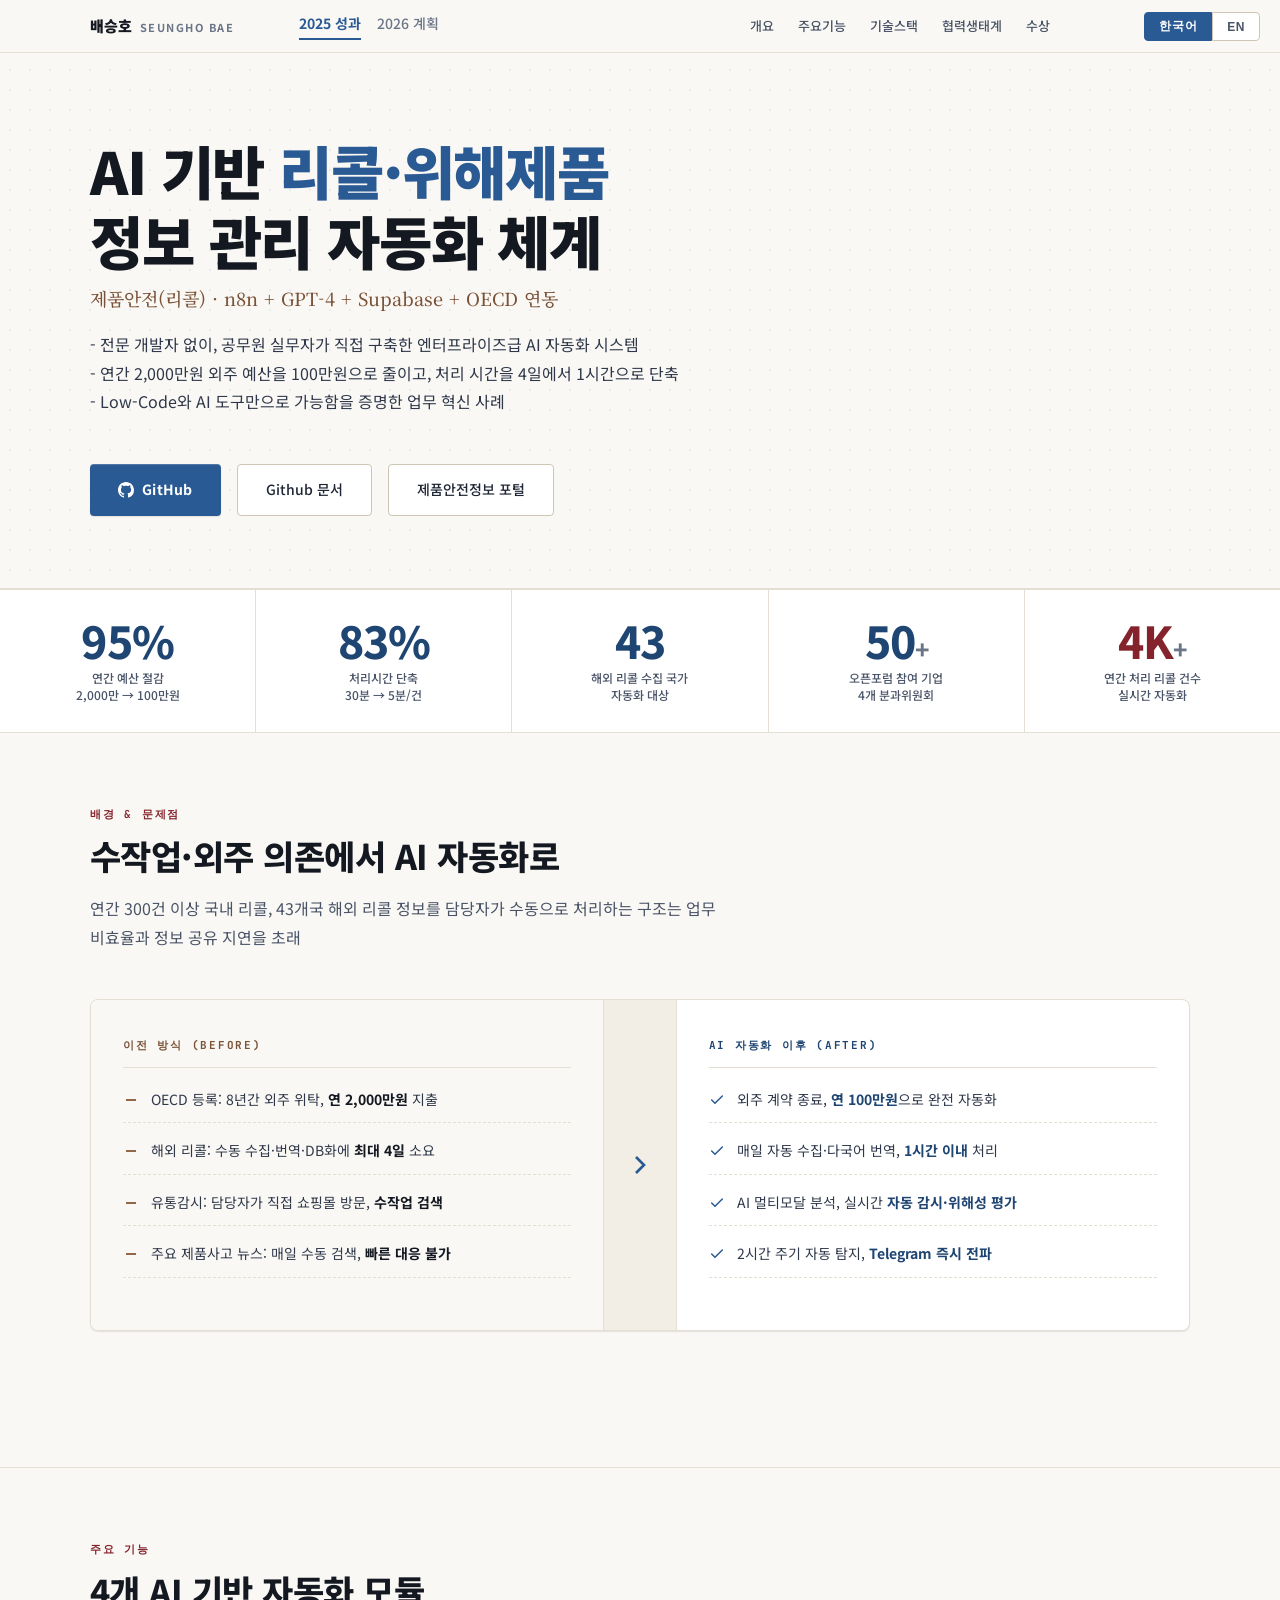
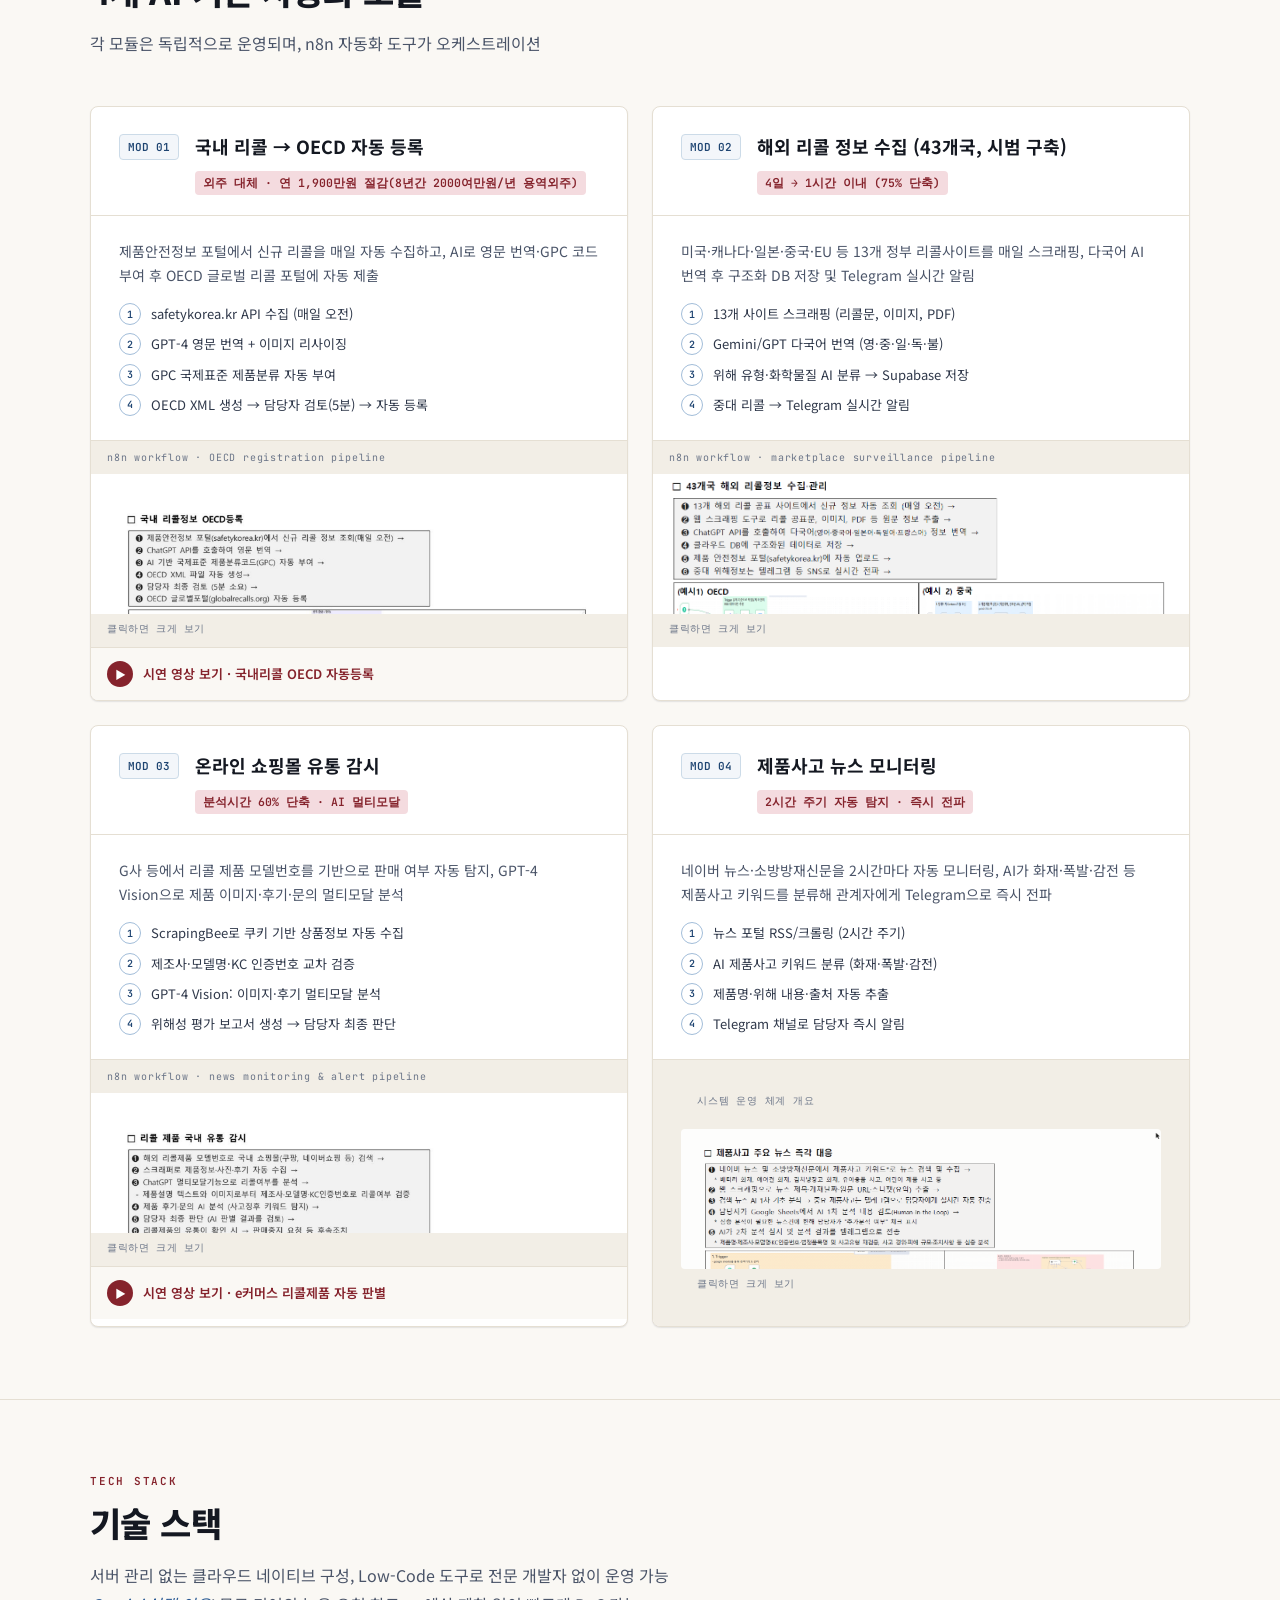
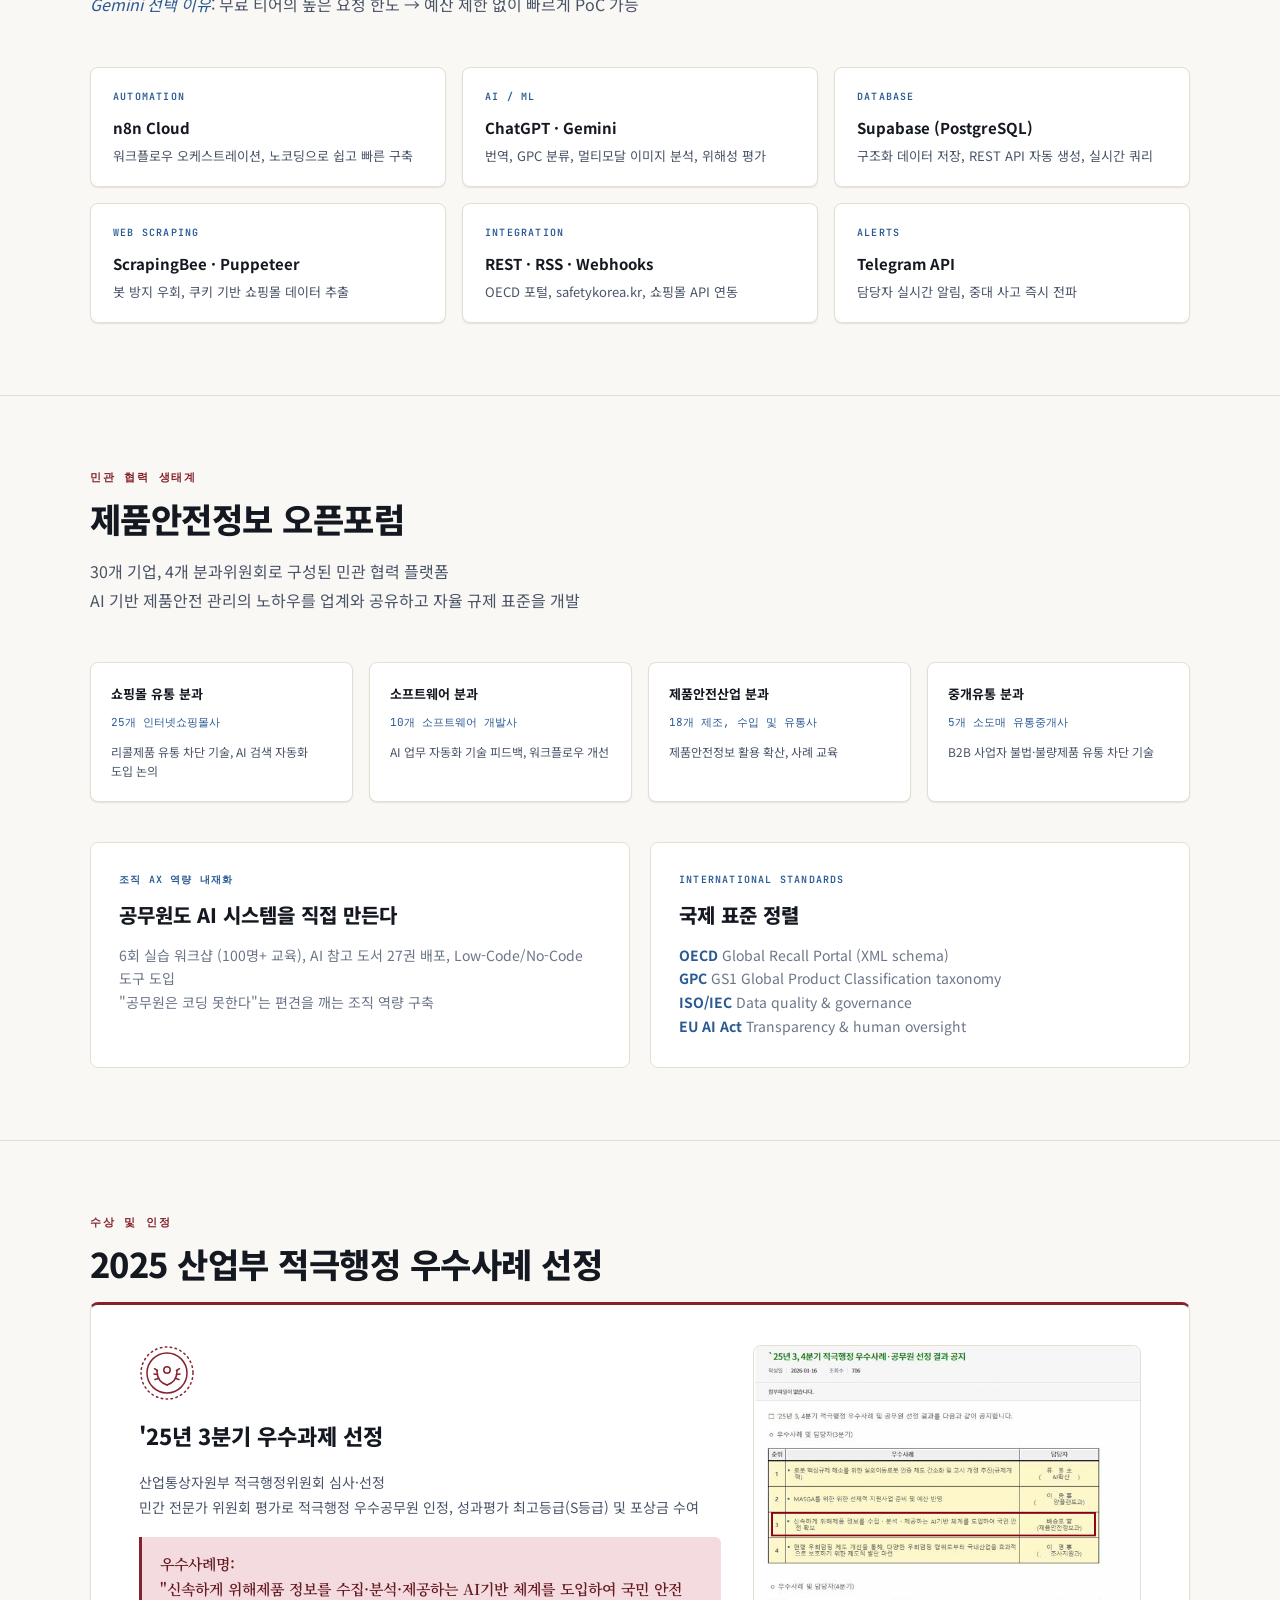
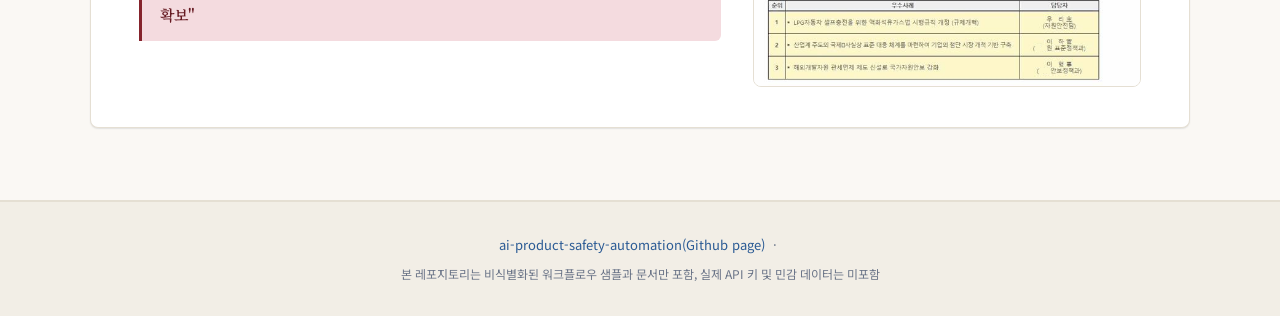
==== commit 4b2472d6: "디자인 변경" ====
--- a/docs/index.html
+++ b/docs/index.html
@@ -6,23 +6,25 @@
 <title>AI-Based Recall & Product Safety Automation | 배승호 · Seungho Bae</title>
 <meta name="description" content="AI 기반 리콜·사고 위해제품 정보 관리 자동화 체계 | 2025 산업부 적극행정 우수사례 선정">
 <link rel="preconnect" href="https://fonts.googleapis.com">
-<link href="https://fonts.googleapis.com/css2?family=Noto+Sans+KR:wght@300;400;500;700;900&family=Space+Grotesk:wght@300;400;500;600;700&family=JetBrains+Mono:wght@400;500&display=swap" rel="stylesheet">
+<link rel="stylesheet" href="assets/colors_and_type.css">
 <style>
   :root {
-    --navy:    #07111F;
-    --navy2:   #0D1C2E;
-    --navy3:   #122236;
-    --card:    #0F1E30;
-    --teal:    #00CFA8;
-    --teal2:   #00A888;
-    --gold:    #FFB400;
-    --gold2:   #E09E00;
-    --orange:  #FF6B35;
-    --blue:    #3A9BD5;
-    --text:    #D8E4EE;
-    --muted:   #6B8FAD;
-    --border:  #1A3048;
-    --white:   #F0F6FC;
+    /* legacy names → design-system roles (kept so existing rules/inline styles still resolve) */
+    --navy:   var(--paper-50);
+    --navy2:  var(--paper-100);
+    --navy3:  var(--paper-100);
+    --card:   var(--paper-0);
+    --teal:   var(--navy-600);
+    --teal2:  var(--navy-700);
+    --gold:   var(--oxblood-700);
+    --gold2:  var(--oxblood-800);
+    --orange: var(--clay-700);
+    --blue:   var(--navy-500);
+    --purple: var(--navy-800);
+    --text:   var(--ink-700);
+    --muted:  var(--ink-500);
+    --border: var(--paper-200);
+    --white:  var(--ink-900);
   }
 
   * { margin: 0; padding: 0; box-sizing: border-box; }
@@ -58,7 +60,7 @@
   /* ── NAV ── */
   nav {
     position: fixed; top: 0; left: 0; right: 0; z-index: 100;
-    background: rgba(7,17,31,0.92); backdrop-filter: blur(12px);
+    background: rgba(16,38,63,0.88); backdrop-filter: blur(12px);
     border-bottom: 1px solid var(--border);
     padding: 14px 40px;
     display: flex; align-items: center; gap: 32px;
@@ -86,21 +88,21 @@
     content: '';
     position: absolute; top: -200px; right: -200px;
     width: 700px; height: 700px; border-radius: 50%;
-    background: radial-gradient(circle, rgba(0,207,168,0.07) 0%, transparent 70%);
+    background: radial-gradient(circle, rgba(42,90,148,0.07) 0%, transparent 70%);
     pointer-events: none;
   }
   .hero::after {
     content: '';
     position: absolute; bottom: -100px; left: -100px;
     width: 500px; height: 500px; border-radius: 50%;
-    background: radial-gradient(circle, rgba(58,155,213,0.05) 0%, transparent 70%);
+    background: radial-gradient(circle, rgba(58,114,181,0.05) 0%, transparent 70%);
     pointer-events: none;
   }
 
   .award-badge {
     display: inline-flex; align-items: center; gap: 10px;
-    background: linear-gradient(135deg, rgba(255,180,0,0.12), rgba(255,180,0,0.05));
-    border: 1px solid rgba(255,180,0,0.35);
+    background: rgba(133,35,44,0.12);
+    border: 1px solid rgba(133,35,44,0.35);
     border-radius: 100px; padding: 8px 20px;
     margin-bottom: 32px; width: fit-content;
     animation: fadeInDown 0.6s ease;
@@ -148,7 +150,7 @@
   .btn-primary {
     display: inline-flex; align-items: center; gap: 8px;
     background: var(--teal); color: var(--navy);
-    padding: 13px 28px; border-radius: 6px;
+    padding: 13px 28px; border-radius: 4px;
     font-weight: 700; font-size: 14px; text-decoration: none;
     transition: all 0.2s; letter-spacing: 0.02em;
   }
@@ -156,7 +158,7 @@
   .btn-outline {
     display: inline-flex; align-items: center; gap: 8px;
     border: 1.5px solid var(--border); color: var(--text);
-    padding: 13px 28px; border-radius: 6px;
+    padding: 13px 28px; border-radius: 4px;
     font-weight: 500; font-size: 14px; text-decoration: none;
     transition: all 0.2s;
   }
@@ -207,7 +209,7 @@
   .before-after {
     display: grid; grid-template-columns: 1fr auto 1fr; gap: 0;
     align-items: stretch; margin-bottom: 64px;
-    background: var(--card); border: 1px solid var(--border); border-radius: 12px;
+    background: var(--card); border: 1px solid var(--border); border-radius: 8px;
     overflow: hidden;
   }
   .ba-side { padding: 36px 32px; }
@@ -236,7 +238,7 @@
   }
   .module-card {
     background: var(--card); border: 1px solid var(--border);
-    border-radius: 12px; overflow: hidden;
+    border-radius: 8px; overflow: hidden;
     transition: border-color 0.2s, transform 0.2s;
   }
   .module-card:hover { border-color: var(--teal); transform: translateY(-3px); }
@@ -248,13 +250,13 @@
   .module-num {
     font-family: 'JetBrains Mono', monospace;
     font-size: 11px; font-weight: 600; color: var(--teal);
-    background: rgba(0,207,168,0.08); border: 1px solid rgba(0,207,168,0.2);
+    background: rgba(42,90,148,0.08); border: 1px solid rgba(42,90,148,0.2);
     border-radius: 4px; padding: 3px 8px; white-space: nowrap; margin-top: 3px;
   }
   .module-title { font-size: 18px; font-weight: 700; color: var(--white); margin-bottom: 6px; }
   .module-impact {
     display: inline-block; font-size: 12px; font-weight: 600;
-    color: var(--gold); background: rgba(255,180,0,0.1);
+    color: var(--gold); background: rgba(133,35,44,0.1);
     border-radius: 4px; padding: 2px 8px;
   }
   .module-body { padding: 24px 28px; }
@@ -266,7 +268,7 @@
   }
   .step-num {
     width: 22px; height: 22px; border-radius: 50%; flex-shrink: 0;
-    background: rgba(0,207,168,0.12); border: 1px solid rgba(0,207,168,0.3);
+    background: rgba(42,90,148,0.12); border: 1px solid rgba(42,90,148,0.3);
     display: flex; align-items: center; justify-content: center;
     font-family: 'JetBrains Mono', monospace; font-size: 10px; font-weight: 600; color: var(--teal);
   }
@@ -297,11 +299,11 @@
   .video-trigger {
     display: flex; align-items: center; gap: 10px;
     width: 100%; padding: 13px 16px;
-    background: rgba(255,180,0,0.08); border: none; border-top: 2px solid rgba(255,180,0,0.35);
+    background: rgba(133,35,44,0.08); border: none; border-top: 2px solid rgba(133,35,44,0.35);
     color: var(--gold); font-size: 13px; font-weight: 600; font-family: inherit;
     cursor: pointer; text-align: left; transition: background 0.2s, border-color 0.2s;
   }
-  .video-trigger:hover { background: rgba(255,180,0,0.16); border-top-color: var(--gold); }
+  .video-trigger:hover { background: rgba(133,35,44,0.16); border-top-color: var(--gold); }
   .video-trigger .play-icon {
     display: flex; align-items: center; justify-content: center;
     width: 26px; height: 26px; border-radius: 50%; flex-shrink: 0;
@@ -309,7 +311,7 @@
   }
   .video-modal-overlay {
     display: none; position: fixed; inset: 0; z-index: 2000;
-    background: rgba(7,17,31,0.92); backdrop-filter: blur(4px);
+    background: rgba(16,38,63,0.88); backdrop-filter: blur(4px);
     align-items: center; justify-content: center; padding: 60px 20px;
   }
   .video-modal-overlay.open { display: flex; }
@@ -323,7 +325,7 @@
   .video-modal-label { color: var(--muted); font-size: 13px; margin-top: 10px; text-align: center; }
   .video-modal-close {
     position: absolute; top: -44px; right: 0;
-    background: none; border: 1px solid var(--border); border-radius: 6px;
+    background: none; border: 1px solid var(--border); border-radius: 4px;
     color: var(--text); font-size: 20px; line-height: 1; cursor: pointer;
     width: 36px; height: 36px;
   }
@@ -335,7 +337,7 @@
   }
   .stack-card {
     background: var(--card); border: 1px solid var(--border);
-    border-radius: 10px; padding: 20px 22px;
+    border-radius: 8px; padding: 20px 22px;
   }
   .stack-layer {
     font-family: 'JetBrains Mono', monospace;
@@ -353,7 +355,7 @@
   }
   .forum-card {
     background: var(--card); border: 1px solid var(--border);
-    border-radius: 10px; padding: 20px;
+    border-radius: 8px; padding: 20px;
   }
   .forum-name {
     font-size: 13px; font-weight: 700; color: var(--white); margin-bottom: 8px;
@@ -366,28 +368,28 @@
 
   /* ── ARCHITECTURE IMAGE ── */
   .arch-image-wrap {
-    border: 1px solid var(--border); border-radius: 12px; overflow: hidden;
+    border: 1px solid var(--border); border-radius: 8px; overflow: hidden;
     background: white;
   }
   .arch-image-wrap img { width: 100%; display: block; }
 
   /* ── AWARD SECTION ── */
   .award-section {
-    background: linear-gradient(135deg, rgba(255,180,0,0.05), rgba(255,180,0,0.02));
-    border: 1px solid rgba(255,180,0,0.2);
-    border-radius: 12px; padding: 40px 48px;
+    background: rgba(133,35,44,0.05);
+    border: 1px solid rgba(133,35,44,0.2);
+    border-radius: 8px; padding: 40px 48px;
     display: grid; grid-template-columns: 3fr 2fr; gap: 32px; align-items: start;
   }
   .award-section h3 { font-size: 22px; font-weight: 800; color: var(--white); margin-bottom: 16px; }
   .award-section p  { font-size: 14px; color: var(--muted); line-height: 1.8; }
   .award-highlight {
     font-size: 15px; font-weight: 600; color: var(--gold);
-    background: rgba(255,180,0,0.08); border-left: 3px solid var(--gold);
+    background: rgba(133,35,44,0.08); border-left: 3px solid var(--gold);
     padding: 14px 18px; border-radius: 0 6px 6px 0; margin-top: 16px;
     line-height: 1.7;
   }
   .award-screenshot {
-    border: 1px solid rgba(255,180,0,0.25); border-radius: 8px; overflow: hidden;
+    border: 1px solid rgba(133,35,44,0.25); border-radius: 8px; overflow: hidden;
     align-self: start;
   }
   .award-screenshot img {
@@ -399,11 +401,11 @@
   .about-card {
     display: grid; grid-template-columns: auto 1fr; gap: 40px; align-items: start;
     background: var(--card); border: 1px solid var(--border);
-    border-radius: 12px; padding: 40px 48px;
+    border-radius: 8px; padding: 40px 48px;
   }
   .about-avatar {
     width: 80px; height: 80px; border-radius: 50%;
-    background: linear-gradient(135deg, var(--teal), var(--blue));
+    background: var(--teal);
     display: flex; align-items: center; justify-content: center;
     font-size: 32px; font-weight: 900; color: var(--navy); flex-shrink: 0;
   }
@@ -455,6 +457,164 @@
   /* ── SCROLL REVEAL ── */
   .reveal { opacity: 0; transform: translateY(24px); transition: all 0.6s ease; }
   .reveal.visible { opacity: 1; transform: none; }
+
+  /* ================================================================
+     Design-system layer (Seungho Bae — Career Design System)
+     ================================================================ */
+  body { font-family: var(--font-sans); background: var(--bg); color: var(--fg-2); line-height: 1.7; }
+  ::selection { background: var(--navy-100); }
+  a:focus-visible, button:focus-visible { outline: 2px solid var(--navy-500); outline-offset: 2px; }
+
+  /* still, like a printed page: no entrance / pulse animation */
+  *, *::before, *::after { animation: none !important; }
+  .reveal, .reveal.visible { opacity: 1; transform: none; transition: none; }
+  html { scroll-behavior: auto; }
+
+  /* 1100px document column */
+  section { padding: 72px max(24px, calc((100% - 1100px) / 2)); }
+  .hero { min-height: auto; padding: 136px max(24px, calc((100% - 1100px) / 2)) 72px;
+          background: var(--paper-50);
+          background-image: radial-gradient(rgba(42,90,148,.08) 1px, transparent 1px);
+          background-size: 20px 20px; border-bottom: 1px solid var(--border-1); }
+  .hero::before, .hero::after { display: none; }
+  footer { padding: 32px max(24px, calc((100% - 1100px) / 2)); background: var(--paper-100); }
+
+  /* masthead */
+  nav { background: rgba(250,248,244,.85); backdrop-filter: blur(12px); -webkit-backdrop-filter: blur(12px);
+        border-bottom: 1px solid var(--border-1); padding: 12px max(24px, calc((100% - 1100px) / 2)); }
+  .nav-logo { font-family: var(--font-sans); color: var(--ink-900); font-size: 15px; font-weight: 900;
+              letter-spacing: -.01em; display: inline-flex; align-items: baseline; gap: 8px; }
+  .nav-logo .wm-en { font-size: 11px; font-weight: 700; letter-spacing: .14em; color: var(--ink-500); }
+  .nav-links { margin-right: 140px; }
+  .nav-links a { color: var(--ink-600); transition: color var(--motion-fast) var(--ease); }
+  .nav-links a:hover { color: var(--oxblood-700); }
+  .lang-bar { padding: 12px 20px; }
+  .lang-btn { background: var(--paper-0); color: var(--ink-600); border-color: var(--border-2);
+              transition: all var(--motion-fast) var(--ease); }
+  .lang-btn.active { background: var(--navy-600); border-color: var(--navy-600); color: var(--paper-0); }
+  .lang-btn:hover:not(.active) { color: var(--ink-900); background: var(--paper-100); }
+
+  /* hero */
+  .award-badge, .plan-badge { background: var(--paper-0); border: 1px solid var(--border-2);
+              border-radius: var(--r-pill); box-shadow: var(--shadow-1); }
+  .award-badge .dot, .plan-badge .dot { box-shadow: none; }
+  .award-badge:not(:has(span)), .plan-badge:not(:has(span)) { display: none; }
+  .award-badge .dot { background: var(--oxblood-700); }
+  .plan-badge .dot { background: var(--navy-600); }
+  .award-badge span { color: var(--oxblood-700); }
+  .plan-badge span { color: var(--navy-700); }
+  .hero h1 { color: var(--ink-900); letter-spacing: -.02em; line-height: 1.2; }
+  .hero h1 em { background: none; -webkit-text-fill-color: currentColor; color: var(--navy-600); }
+  .hero .subtitle { color: var(--clay-700); font-family: var(--font-serif); font-weight: 500; }
+  .hero .desc { color: var(--ink-700); }
+
+  /* buttons */
+  .btn-primary { background: var(--navy-600); color: var(--paper-0); border-radius: var(--r-2);
+                 box-shadow: var(--shadow-inset), var(--shadow-1);
+                 transition: background var(--motion-fast) var(--ease), box-shadow var(--motion-fast) var(--ease); }
+  .btn-primary:hover { background: var(--navy-700); transform: none; box-shadow: var(--shadow-inset), var(--shadow-2); }
+  .btn-primary:active { transform: translateY(1px); box-shadow: var(--shadow-1); }
+  .btn-outline { background: var(--paper-0); border: 1px solid var(--border-2); color: var(--ink-800); border-radius: var(--r-2);
+                 transition: all var(--motion-fast) var(--ease); }
+  .btn-outline:hover { border-color: var(--navy-600); color: var(--navy-700); }
+
+  /* stats strip */
+  .stats-strip { background: var(--border-1); border-color: var(--border-1); }
+  .stat-item { background: var(--paper-0); }
+  .stat-item:hover { background: var(--navy-50); }
+  .stat-num { font-family: var(--font-sans); font-weight: 800; letter-spacing: -.02em; color: var(--navy-700);
+              font-variant-numeric: tabular-nums; }
+  .stat-num.gold { color: var(--oxblood-700); }
+  .stat-label { color: var(--ink-600); }
+
+  /* section heads: oxblood eyebrow → heavy title */
+  .section-tag { color: var(--oxblood-700); font-weight: 600; letter-spacing: .16em; }
+  .section-title { color: var(--ink-900); letter-spacing: -.015em; }
+  .section-desc { color: var(--ink-600); }
+
+  /* cards: white on paper, hairline, navy-tinted resting shadow, no lift */
+  .module-card, .stack-card, .forum-card, .about-card, .before-after,
+  .agent-card, .task-card, .rm-card, .tl-item, .base-card {
+    background: var(--paper-0); border: 1px solid var(--border-1); box-shadow: var(--shadow-1); }
+  .module-card, .stack-card, .forum-card, .agent-card, .task-card {
+    transition: border-color var(--motion-fast) var(--ease), box-shadow var(--motion-base) var(--ease); }
+  .module-card:hover, .stack-card:hover, .forum-card:hover, .agent-card:hover, .task-card:hover {
+    border-color: var(--border-2); box-shadow: var(--shadow-2); transform: none; }
+  .module-card.base-task { background: var(--paper-0); border-color: var(--border-1); border-top: 3px solid var(--oxblood-700); }
+  .module-card.base-task:hover { border-color: var(--border-2); border-top-color: var(--oxblood-700); }
+  .module-header { border-bottom-color: var(--border-1); }
+  .module-num { color: var(--navy-700); background: var(--navy-50); border-color: var(--navy-200); }
+  .module-title, .stack-tech, .forum-name, .about-name { color: var(--ink-900); }
+  .module-impact { color: var(--oxblood-700); background: var(--oxblood-100); font-family: var(--font-mono); font-size: 11.5px; }
+  .module-body p, .stack-desc, .forum-desc { color: var(--ink-600); }
+  .step { color: var(--ink-700); }
+  .step-num { background: var(--paper-0); border: 1px solid var(--navy-300); color: var(--navy-700); }
+  .stack-layer, .forum-members { color: var(--navy-600); }
+  .module-screenshot { background: var(--paper-100); border-top-color: var(--border-1); }
+  .module-screenshot img { opacity: 1; }
+  .screenshot-zoom-hint, .screenshot-label { color: var(--ink-500); }
+
+  /* before → after: metric-table look */
+  .before-after { border-radius: var(--r-3); }
+  .ba-side.before { background: var(--paper-50); border-right-color: var(--border-1); }
+  .ba-label { font-weight: 700; letter-spacing: .16em; padding-bottom: 12px; border-bottom: 1px solid var(--border-1); }
+  .ba-label.before { color: var(--clay-700); }
+  .ba-label.after { color: var(--navy-700); }
+  .ba-arrow { background: var(--paper-100); border-right: 1px solid var(--border-1); }
+  .ba-arrow svg { color: var(--navy-600); }
+  .ba-item { padding-bottom: 12px; border-bottom: 1px dashed var(--border-1); }
+  .ba-item:last-child { border-bottom: 0; }
+  .ba-icon { width: 16px; height: 16px; margin-top: 4px; font-size: 0; }
+  .ba-icon::before { content: ''; display: block; width: 16px; height: 16px; background: currentColor;
+    -webkit-mask: url("data:image/svg+xml,%3Csvg xmlns='http://www.w3.org/2000/svg' viewBox='0 0 24 24' fill='none' stroke='black' stroke-width='2.25' stroke-linecap='round' stroke-linejoin='round'%3E%3Cpolyline points='20 6 9 17 4 12'/%3E%3C/svg%3E") center / 16px no-repeat; mask: url("data:image/svg+xml,%3Csvg xmlns='http://www.w3.org/2000/svg' viewBox='0 0 24 24' fill='none' stroke='black' stroke-width='2.25' stroke-linecap='round' stroke-linejoin='round'%3E%3Cpolyline points='20 6 9 17 4 12'/%3E%3C/svg%3E") center / 16px no-repeat; }
+  .ba-side.before .ba-icon { color: var(--clay-600); }
+  .ba-side:not(.before) .ba-icon { color: var(--navy-600); }
+  .ba-side.before .ba-icon.is-issue::before { -webkit-mask: none; mask: none; height: 2px; width: 10px; margin: 7px 3px; }
+  .ba-text { color: var(--ink-700); }
+  .ba-text strong { color: var(--ink-900); }
+  .ba-side:not(.before) .ba-text strong { color: var(--navy-700); }
+
+  /* video trigger + modals */
+  .video-trigger { background: var(--paper-50); border-top: 1px solid var(--border-1); color: var(--oxblood-700);
+                   transition: background var(--motion-fast) var(--ease); }
+  .video-trigger:hover { background: var(--oxblood-100); border-top-color: var(--oxblood-300); }
+  .video-trigger .play-icon { background: var(--oxblood-700); color: var(--paper-0); }
+  .video-modal-overlay { background: rgba(16,38,63,.88); }
+  .video-modal-box img { background: var(--paper-0); }
+  .video-modal-label { color: var(--paper-200); }
+  .video-modal-close { background: var(--paper-0); border-color: var(--paper-0); color: var(--ink-900); }
+  .video-modal-close:hover { border-color: var(--navy-300); color: var(--navy-700); }
+
+  /* award: oxblood seal, paper surface */
+  .award-section { background: var(--paper-0); border: 1px solid var(--border-1); border-top: 3px solid var(--oxblood-700);
+                   box-shadow: var(--shadow-1); border-radius: var(--r-3); }
+  .award-section h3 { color: var(--ink-900); }
+  .award-section p { color: var(--ink-600); }
+  .award-highlight { color: var(--oxblood-800); background: var(--oxblood-100); border-left-color: var(--oxblood-700);
+                     font-family: var(--font-serif); font-weight: 600; }
+  .award-screenshot { border-color: var(--border-1); }
+  .award-seal { width: 56px; height: 56px; color: var(--oxblood-700); margin-bottom: 16px; display: block; }
+
+  .arch-image-wrap { border-color: var(--border-1); box-shadow: var(--shadow-1); border-radius: var(--r-3); }
+  .about-avatar { background: var(--navy-700); color: var(--paper-0); }
+  .about-title { color: var(--navy-600); }
+  .about-item::before { color: var(--clay-500); }
+
+  footer { color: var(--ink-500); border-top-color: var(--border-1); }
+  footer a { color: var(--navy-600); }
+  footer a:hover { color: var(--oxblood-700); }
+  .divider { border-top-color: var(--border-1); }
+
+  @media (max-width: 900px) {
+    nav { padding: 12px 124px 12px 16px; gap: 12px; }
+    nav > div:not(.nav-links) { margin-left: 0 !important; gap: 12px !important; white-space: nowrap; }
+    .nav-logo .wm-en { display: none; }
+    .lang-bar { padding: 10px 12px; }
+    .hero { padding: 112px 20px 56px; }
+    section { padding: 56px 20px; }
+    footer { padding: 24px 20px; }
+    .ba-side.before { border-right: 0; border-bottom: 1px solid var(--border-1); }
+  }
 </style>
 </head>
 <!-- Google tag (gtag.js) -->
@@ -477,7 +637,7 @@
 
 <!-- Navigation -->
 <nav>
-  <a href="index.html" class="nav-logo">ai-product-safety-automation</a>
+  <a href="index.html" class="nav-logo" title="ai-product-safety-automation"><span class="wm-ko">배승호</span><span class="wm-en">SEUNGHO BAE</span></a>
   <!-- 연도 이동 탭 -->
   <div style="display:flex;gap:16px;margin-left:32px;">
     <a href="index.html" style="color:var(--teal);font-weight:700;text-decoration:none;font-size:14px;border-bottom:2px solid var(--teal);padding-bottom:2px;">2025 성과</a>
@@ -576,14 +736,14 @@
     <div class="ba-side before">
       <div class="ba-label before" data-kr>이전 방식 (Before)</div>
       <div class="ba-label before" data-en>Before</div>
-      <div class="ba-item" data-kr><span class="ba-icon">⏱</span><span class="ba-text">OECD 등록: 8년간 외주 위탁, <strong>연 2,000만원</strong> 지출</span></div>
-      <div class="ba-item" data-en><span class="ba-icon">⏱</span><span class="ba-text">OECD registration: 8-year outsourcing contract, <strong>$20K/year</strong></span></div>
-      <div class="ba-item" data-kr><span class="ba-icon">📋</span><span class="ba-text">해외 리콜: 수동 수집·번역·DB화에 <strong>최대 4일</strong> 소요</span></div>
-      <div class="ba-item" data-en><span class="ba-icon">📋</span><span class="ba-text">Overseas recall: Manual collection, translation, DB entry taking <strong>up to 4 days</strong></span></div>
-      <div class="ba-item" data-kr><span class="ba-icon">🛒</span><span class="ba-text">유통감시: 담당자가 직접 쇼핑몰 방문, <strong>수작업 검색</strong></span></div>
-      <div class="ba-item" data-en><span class="ba-icon">🛒</span><span class="ba-text">Marketplace: Manual shopping site visits, <strong>keyword search by hand</strong></span></div>
-      <div class="ba-item" data-kr><span class="ba-icon">📰</span><span class="ba-text">주요 제품사고 뉴스: 매일 수동 검색, <strong>빠른 대응 불가</strong></span></div>
-      <div class="ba-item" data-en><span class="ba-icon">📰</span><span class="ba-text">News monitoring: Daily manual search, <strong>delayed response</strong></span></div>
+      <div class="ba-item" data-kr><span class="ba-icon is-issue" aria-hidden="true"></span><span class="ba-text">OECD 등록: 8년간 외주 위탁, <strong>연 2,000만원</strong> 지출</span></div>
+      <div class="ba-item" data-en><span class="ba-icon is-issue" aria-hidden="true"></span><span class="ba-text">OECD registration: 8-year outsourcing contract, <strong>$20K/year</strong></span></div>
+      <div class="ba-item" data-kr><span class="ba-icon is-issue" aria-hidden="true"></span><span class="ba-text">해외 리콜: 수동 수집·번역·DB화에 <strong>최대 4일</strong> 소요</span></div>
+      <div class="ba-item" data-en><span class="ba-icon is-issue" aria-hidden="true"></span><span class="ba-text">Overseas recall: Manual collection, translation, DB entry taking <strong>up to 4 days</strong></span></div>
+      <div class="ba-item" data-kr><span class="ba-icon is-issue" aria-hidden="true"></span><span class="ba-text">유통감시: 담당자가 직접 쇼핑몰 방문, <strong>수작업 검색</strong></span></div>
+      <div class="ba-item" data-en><span class="ba-icon is-issue" aria-hidden="true"></span><span class="ba-text">Marketplace: Manual shopping site visits, <strong>keyword search by hand</strong></span></div>
+      <div class="ba-item" data-kr><span class="ba-icon is-issue" aria-hidden="true"></span><span class="ba-text">주요 제품사고 뉴스: 매일 수동 검색, <strong>빠른 대응 불가</strong></span></div>
+      <div class="ba-item" data-en><span class="ba-icon is-issue" aria-hidden="true"></span><span class="ba-text">News monitoring: Daily manual search, <strong>delayed response</strong></span></div>
     </div>
     <div class="ba-arrow">
       <svg width="32" height="32" viewBox="0 0 24 24" fill="none" stroke="currentColor" stroke-width="2"><polyline points="9 18 15 12 9 6"/></svg>
@@ -591,14 +751,14 @@
     <div class="ba-side">
       <div class="ba-label after" data-kr>AI 자동화 이후 (After)</div>
       <div class="ba-label after" data-en>After AI Automation</div>
-      <div class="ba-item" data-kr><span class="ba-icon">✅</span><span class="ba-text">외주 계약 종료, <strong>연 100만원</strong>으로 완전 자동화</span></div>
-      <div class="ba-item" data-en><span class="ba-icon">✅</span><span class="ba-text">Contract terminated, <strong>$1K/year</strong>, fully automated</span></div>
-      <div class="ba-item" data-kr><span class="ba-icon">✅</span><span class="ba-text">매일 자동 수집·다국어 번역, <strong>1시간 이내</strong> 처리</span></div>
-      <div class="ba-item" data-en><span class="ba-icon">✅</span><span class="ba-text">Auto-collected, multilingual AI translation, processed in <strong>&lt;1 hour</strong></span></div>
-      <div class="ba-item" data-kr><span class="ba-icon">✅</span><span class="ba-text">AI 멀티모달 분석, 실시간 <strong>자동 감시·위해성 평가</strong></span></div>
-      <div class="ba-item" data-en><span class="ba-icon">✅</span><span class="ba-text">AI multimodal analysis, real-time <strong>automated surveillance</strong></span></div>
-      <div class="ba-item" data-kr><span class="ba-icon">✅</span><span class="ba-text">2시간 주기 자동 탐지, <strong>Telegram 즉시 전파</strong></span></div>
-      <div class="ba-item" data-en><span class="ba-icon">✅</span><span class="ba-text">Auto-detected every 2 hours, <strong>instant Telegram alerts</strong></span></div>
+      <div class="ba-item" data-kr><span class="ba-icon" aria-hidden="true"></span><span class="ba-text">외주 계약 종료, <strong>연 100만원</strong>으로 완전 자동화</span></div>
+      <div class="ba-item" data-en><span class="ba-icon" aria-hidden="true"></span><span class="ba-text">Contract terminated, <strong>$1K/year</strong>, fully automated</span></div>
+      <div class="ba-item" data-kr><span class="ba-icon" aria-hidden="true"></span><span class="ba-text">매일 자동 수집·다국어 번역, <strong>1시간 이내</strong> 처리</span></div>
+      <div class="ba-item" data-en><span class="ba-icon" aria-hidden="true"></span><span class="ba-text">Auto-collected, multilingual AI translation, processed in <strong>&lt;1 hour</strong></span></div>
+      <div class="ba-item" data-kr><span class="ba-icon" aria-hidden="true"></span><span class="ba-text">AI 멀티모달 분석, 실시간 <strong>자동 감시·위해성 평가</strong></span></div>
+      <div class="ba-item" data-en><span class="ba-icon" aria-hidden="true"></span><span class="ba-text">AI multimodal analysis, real-time <strong>automated surveillance</strong></span></div>
+      <div class="ba-item" data-kr><span class="ba-icon" aria-hidden="true"></span><span class="ba-text">2시간 주기 자동 탐지, <strong>Telegram 즉시 전파</strong></span></div>
+      <div class="ba-item" data-en><span class="ba-icon" aria-hidden="true"></span><span class="ba-text">Auto-detected every 2 hours, <strong>instant Telegram alerts</strong></span></div>
     </div>
   </div>
 </section>
@@ -729,7 +889,7 @@
       <div class="module-screenshot" style="padding:24px 28px; background: var(--navy3);">
         <div class="screenshot-label" style="margin-bottom:12px;" data-kr>시스템 운영 체계 개요</div>
         <div class="screenshot-label" style="margin-bottom:12px;" data-en>System Architecture Overview</div>
-        <img src="screenshots/workflow-news.png" alt="Safety Management System Architecture" loading="lazy" style="border-radius:6px; opacity:0.9; max-height:140px; width:100%; object-fit:cover; object-position:top;">
+        <img src="screenshots/workflow-news.png" alt="Safety Management System Architecture" loading="lazy" style="border-radius: 4px; opacity:0.9; max-height:140px; width:100%; object-fit:cover; object-position:top;">
       </div>
     </div>
 
@@ -846,7 +1006,7 @@
 
   <!-- AX 역량 -->
   <div style="display:grid; grid-template-columns: 1fr 1fr; gap:20px; margin-top:0;" class="reveal">
-    <div style="background:var(--card); border:1px solid var(--border); border-radius:10px; padding:28px 28px;">
+    <div style="background:var(--card); border:1px solid var(--border); border-radius: 8px; padding:28px 28px;">
       <div class="stack-layer" data-kr>조직 AX 역량 내재화</div>
       <div class="stack-layer" data-en>Organizational AI Transformation</div>
       <div style="font-size:20px; font-weight:800; color:var(--white); margin:10px 0 12px;" data-kr>공무원도 AI 시스템을 직접 만든다</div>
@@ -860,7 +1020,7 @@
         Breaking the stereotype that "civil servants can't code."
       </div>
     </div>
-    <div style="background:var(--card); border:1px solid var(--border); border-radius:10px; padding:28px 28px;">
+    <div style="background:var(--card); border:1px solid var(--border); border-radius: 8px; padding:28px 28px;">
       <div class="stack-layer">International Standards</div>
       <div style="font-size:20px; font-weight:800; color:var(--white); margin:10px 0 12px;" data-kr>국제 표준 정렬</div>
       <div style="font-size:20px; font-weight:800; color:var(--white); margin:10px 0 12px;" data-en>Aligned with International Standards</div>
@@ -885,6 +1045,7 @@
 
   <div class="award-section reveal">
     <div>
+      <svg class="award-seal" viewBox="0 0 56 56" fill="none" stroke="currentColor" stroke-width="1.5" stroke-linecap="round" stroke-linejoin="round" aria-hidden="true"><circle cx="28" cy="28" r="26" stroke-dasharray="1.5 3.5"/><circle cx="28" cy="28" r="20"/><path d="M28 40c-6-2-10-7-10-14"/><path d="M28 40c6-2 10-7 10-14"/><path d="M19.5 33.5l-3.5 1"/><path d="M18.5 29.5l-3.5-.5"/><path d="M18.5 25.5l-3-1.8"/><path d="M36.5 33.5l3.5 1"/><path d="M37.5 29.5l3.5-.5"/><path d="M37.5 25.5l3-1.8"/><circle cx="28" cy="25" r="3.2"/></svg>
       <h3 data-kr>'25년 3분기 우수과제 선정</h3>
       <h3 data-en>Q3 2025 — Proactive Administration Excellence Selection</h3>
       <p data-kr>산업통상자원부 적극행정위원회 심사·선정 <br>
--- a/docs/assets/colors_and_type.css
+++ b/docs/assets/colors_and_type.css
@@ -0,0 +1,107 @@
+/* ==============================================================
+   Seungho Bae — Career Design System
+   Tokens: colors + type + spacing + radii + shadows + motion
+   Source: Claude Design project "Seungho Bae — Career Design System"
+   ============================================================== */
+
+/* Fonts — Malgun Gothic (Korean system font) with Noto Sans KR fallback */
+@import url('https://fonts.googleapis.com/css2?family=Noto+Sans+KR:wght@300;400;500;600;700;800;900&family=Noto+Serif+KR:wght@400;500;600;700&family=JetBrains+Mono:wght@400;500;600&display=swap');
+
+:root {
+  /* Navy (primary — "regulatory" blue) */
+  --navy-950: #0b1a2c;
+  --navy-900: #10263f;
+  --navy-800: #173456;
+  --navy-700: #1f4572;
+  --navy-600: #2a5a94;   /* primary */
+  --navy-500: #3a72b5;
+  --navy-400: #6b97cc;
+  --navy-300: #a2bdd9;
+  --navy-200: #ccdbe8;
+  --navy-100: #e6edf4;
+  --navy-50:  #f3f6fa;
+
+  /* Oxblood / deep red (accent — "alert / seal" red) */
+  --oxblood-900: #4a1419;
+  --oxblood-800: #661a22;
+  --oxblood-700: #85232c;   /* accent */
+  --oxblood-600: #a33642;
+  --oxblood-500: #bf5864;
+  --oxblood-300: #e1a8ae;
+  --oxblood-100: #f4dbdf;
+
+  /* Clay / brown (secondary — "paper stamp" brown) */
+  --clay-900: #3a2a1f;
+  --clay-800: #5a3d2b;
+  --clay-700: #7a5238;   /* secondary */
+  --clay-600: #946846;
+  --clay-500: #b08863;
+  --clay-300: #d9bfa3;
+  --clay-100: #efe4d4;
+
+  /* Neutrals — warm paper */
+  --paper-0:   #ffffff;
+  --paper-50:  #faf8f4;
+  --paper-100: #f2eee6;
+  --paper-200: #e5dfd3;
+  --paper-300: #cfc6b5;
+  --paper-500: #948a77;
+  --paper-700: #4c4536;
+  --paper-900: #211d14;
+
+  /* Ink — text */
+  --ink-900: #141821;
+  --ink-800: #1f2635;
+  --ink-700: #2f384a;
+  --ink-600: #4a5468;
+  --ink-500: #6b7588;
+  --ink-400: #94a0b5;
+
+  /* Semantic (success/warning approximated from the README; danger/info are exact aliases) */
+  --success: #2f6b4a;
+  --warning: #9a6a1a;
+  --danger:  var(--oxblood-700);
+  --info:    var(--navy-600);
+
+  /* Roles */
+  --bg:          var(--paper-50);
+  --bg-sunken:   var(--paper-100);
+  --surface:     var(--paper-0);
+  --fg-1:        var(--ink-900);
+  --fg-2:        var(--ink-700);
+  --fg-3:        var(--ink-500);
+  --brand:       var(--navy-600);
+  --brand-hover: var(--navy-700);
+  --accent:      var(--oxblood-700);
+  --secondary:   var(--clay-700);
+  --border-1:    var(--paper-200);
+  --border-2:    var(--paper-300);
+
+  /* Type */
+  --font-sans:  'Malgun Gothic', '맑은 고딕', 'Apple SD Gothic Neo', 'Noto Sans KR', sans-serif;
+  --font-serif: 'Noto Serif KR', 'Source Serif Pro', serif;
+  --font-mono:  'JetBrains Mono', ui-monospace, monospace;
+  --lh-base: 1.55;
+
+  /* Spacing (sp-1 4px → sp-9 96px) */
+  --sp-1: 4px;  --sp-2: 8px;  --sp-3: 12px; --sp-4: 16px; --sp-5: 24px;
+  --sp-6: 32px; --sp-7: 48px; --sp-8: 64px; --sp-9: 96px;
+
+  /* Radii */
+  --r-0: 0; --r-1: 2px; --r-2: 4px; --r-3: 8px; --r-4: 12px; --r-pill: 999px;
+
+  /* Shadows — navy-tinted */
+  --shadow-1: 0 1px 2px rgba(16,38,63,.06), 0 1px 1px rgba(16,38,63,.04);
+  --shadow-2: 0 4px 12px rgba(16,38,63,.08), 0 2px 4px rgba(16,38,63,.05);
+  --shadow-3: 0 16px 40px rgba(16,38,63,.16), 0 4px 10px rgba(16,38,63,.08);
+  --shadow-inset: inset 0 1px 0 rgba(255,255,255,.18);
+
+  /* Motion */
+  --motion-fast: 140ms;
+  --motion-base: 220ms;
+  --motion-slow: 400ms;
+  --ease: cubic-bezier(.2,.6,.2,1);
+
+  /* Layout */
+  --content-max: 1100px;
+}
